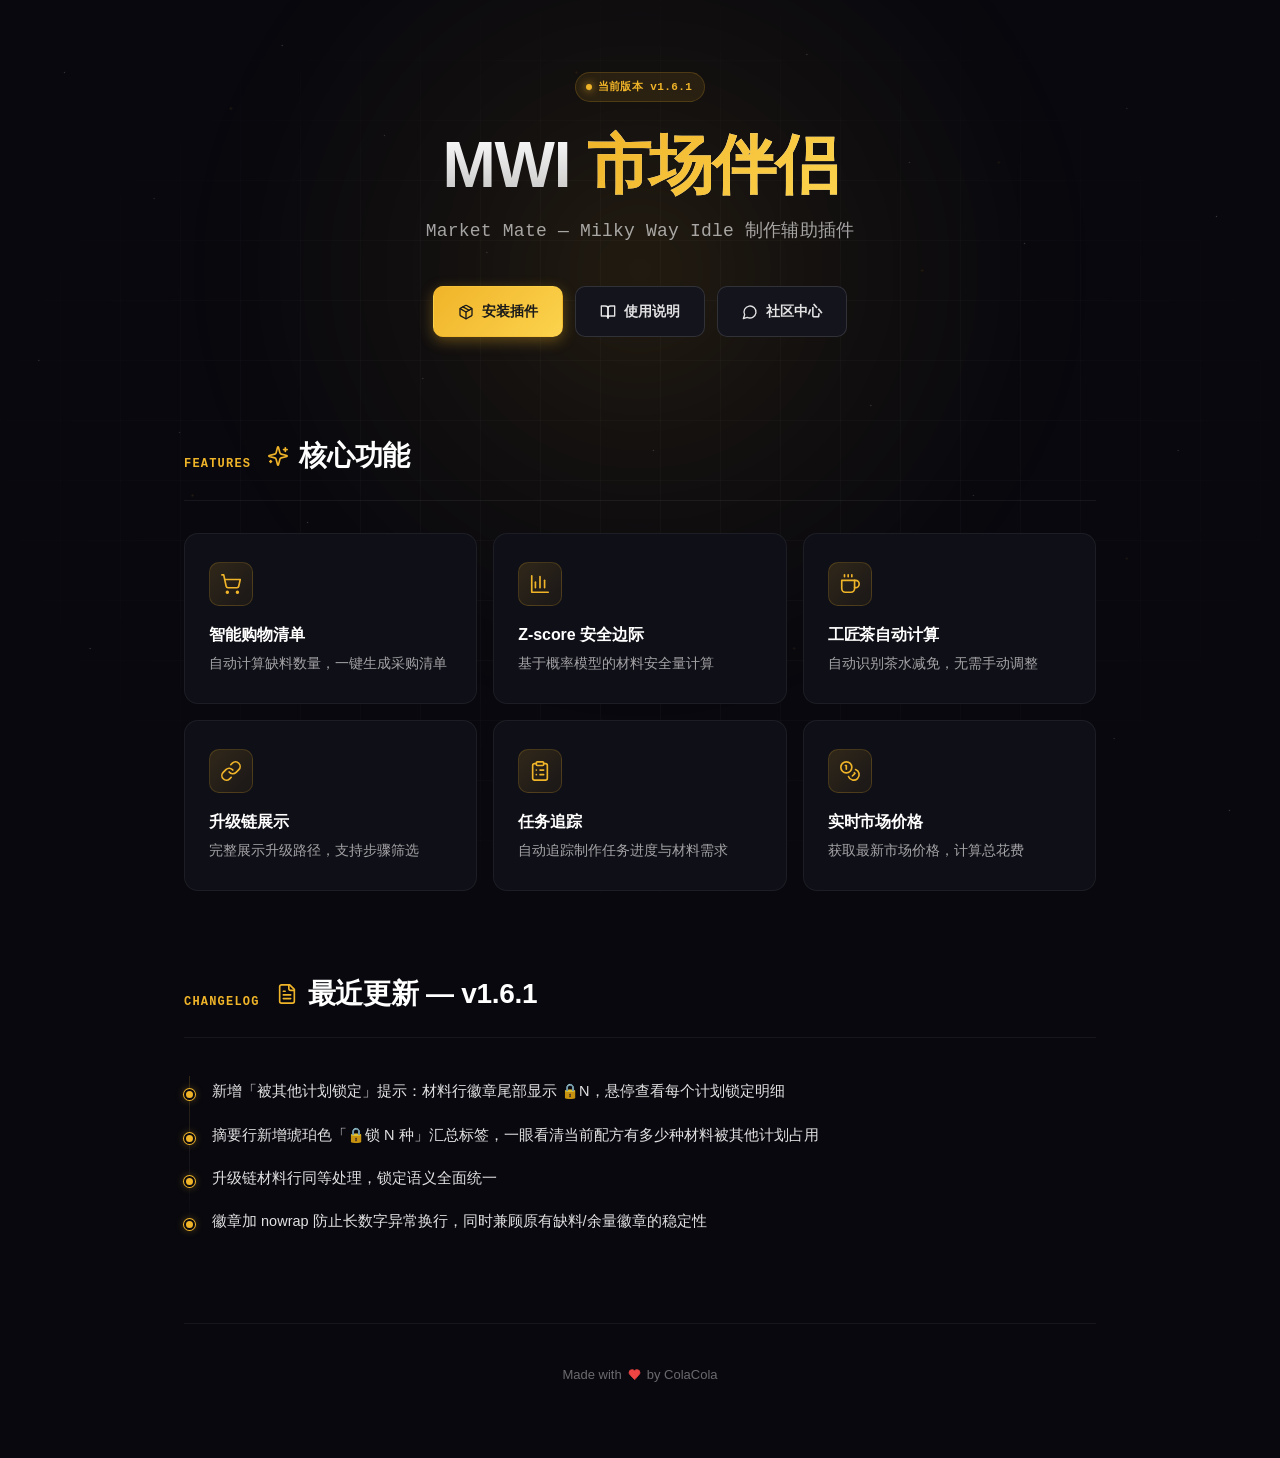
==== index.html @ 5ee47997 "Update version to v1.6.1 in index.html" ====
<!DOCTYPE html>
<html lang="zh">
<head>
  <meta charset="UTF-8">
  <meta name="viewport" content="width=device-width, initial-scale=1.0">
  <title>MWI Market Mate — 市场伴侣</title>
  <meta name="description" content="Milky Way Idle 制作辅助插件：智能购物清单、缺料计算、市场联动、升级链展示。">
  <style>
    /* ─── 设计 Token（和插件本体主题对齐） ───────────────────── */
    :root {
      --bg:              #08080e;
      --surface-1:       #0f0f17;
      --surface-2:       #14141d;
      --surface-3:       #1a1a24;
      --border-soft:     rgba(255, 255, 255, .06);
      --border-medium:   rgba(255, 255, 255, .12);
      --border-gold:     rgba(240, 180, 41, .45);
      --border-gold-dim: rgba(240, 180, 41, .18);

      --text-primary:    #fff;
      --text-body:       rgba(255, 255, 255, .88);
      --text-weak:       rgba(255, 255, 255, .62);
      --text-faint:      rgba(255, 255, 255, .4);

      --accent-gold:        #f0b429;
      --accent-gold-bright: #fcd34d;
      --accent-gold-glow:   rgba(240, 180, 41, .35);

      --font-sans: -apple-system, BlinkMacSystemFont, "Segoe UI", "Inter",
                   "PingFang SC", "Microsoft YaHei", "Helvetica Neue", sans-serif;
      --font-mono: "SF Mono", "JetBrains Mono", ui-monospace, "Cascadia Code",
                   "Consolas", "Microsoft YaHei", monospace;

      --ease-out: cubic-bezier(.25, .8, .3, 1);
    }

    /* ─── 基础重置 ───────────────────── */
    *, *::before, *::after { box-sizing: border-box; }
    html { scroll-behavior: smooth; -webkit-text-size-adjust: 100%; }
    body {
      margin: 0;
      min-height: 100vh;
      font-family: var(--font-sans);
      font-size: 15px;
      line-height: 1.65;
      color: var(--text-body);
      background: var(--bg);
      -webkit-font-smoothing: antialiased;
      -moz-osx-font-smoothing: grayscale;
      overflow-x: hidden;
    }
    a { color: inherit; text-decoration: none; }
    h1, h2, h3, h4, p, ul { margin: 0; padding: 0; }
    ul { list-style: none; }

    /* ─── SVG 通用 ───────────────────── */
    svg { display: inline-block; flex-shrink: 0; }

    /* ─── 背景视觉层 ───────────────────── */
    .bg {
      position: fixed; inset: 0;
      z-index: -1;
      overflow: hidden;
      pointer-events: none;
    }
    .bg-glow {
      position: absolute;
      left: 50%; top: 30%;
      width: 80vw; height: 80vw;
      max-width: 1200px; max-height: 1200px;
      transform: translate(-50%, -50%);
      background: radial-gradient(circle at center,
                   rgba(240, 180, 41, .12) 0%,
                   rgba(240, 180, 41, .05) 25%,
                   rgba(240, 180, 41, 0) 60%);
      filter: blur(40px);
    }
    .bg-grid {
      position: absolute; inset: 0;
      background-image:
        linear-gradient(to right,  rgba(255, 255, 255, .025) 1px, transparent 1px),
        linear-gradient(to bottom, rgba(255, 255, 255, .025) 1px, transparent 1px);
      background-size: 60px 60px;
      mask-image: radial-gradient(ellipse at center, black 40%, transparent 80%);
      -webkit-mask-image: radial-gradient(ellipse at center, black 40%, transparent 80%);
    }
    .bg-stars, .bg-stars::after, .bg-stars::before {
      content: ""; position: absolute;
      width: 1px; height: 1px;
      background: transparent;
      border-radius: 50%;
    }
    .bg-stars {
      top: 0; left: 0;
      box-shadow:
        5vw 8vh  1px rgba(255,255,255,.35), 12vw 22vh 1px rgba(255,255,255,.3),
        22vw 5vh 1px rgba(255,255,255,.4),  30vw 15vh 1px rgba(255,255,255,.3),
        38vw 28vh 1px rgba(255,255,255,.35), 46vw 10vh 1px rgba(255,255,255,.3),
        55vw 20vh 1px rgba(255,255,255,.35), 63vw 6vh  1px rgba(255,255,255,.4),
        71vw 18vh 1px rgba(255,255,255,.3),  80vw 27vh 1px rgba(255,255,255,.35),
        88vw 12vh 1px rgba(255,255,255,.3),  95vw 24vh 1px rgba(255,255,255,.4),
        3vw 40vh  1px rgba(255,255,255,.35), 14vw 48vh 1px rgba(255,255,255,.3),
        24vw 58vh 1px rgba(255,255,255,.4),  33vw 42vh 1px rgba(255,255,255,.35),
        42vw 65vh 1px rgba(255,255,255,.3),  51vw 50vh 1px rgba(255,255,255,.35),
        60vw 62vh 1px rgba(255,255,255,.3),  68vw 45vh 1px rgba(255,255,255,.4),
        76vw 55vh 1px rgba(255,255,255,.3),  85vw 68vh 1px rgba(255,255,255,.35),
        92vw 50vh 1px rgba(255,255,255,.3),  7vw 72vh  1px rgba(255,255,255,.4),
        18vw 85vh 1px rgba(255,255,255,.3),  28vw 78vh 1px rgba(255,255,255,.35),
        37vw 90vh 1px rgba(255,255,255,.3),  47vw 80vh 1px rgba(255,255,255,.35),
        58vw 93vh 1px rgba(255,255,255,.4),  67vw 76vh 1px rgba(255,255,255,.3),
        78vw 88vh 1px rgba(255,255,255,.35), 87vw 82vh 1px rgba(255,255,255,.3),
        96vw 90vh 1px rgba(255,255,255,.4);
    }
    .bg-stars::after {
      box-shadow:
        18vw 12vh 2px rgba(240,180,41,.7),
        72vw 30vh 2px rgba(240,180,41,.65),
        25vw 70vh 2px rgba(240,180,41,.7),
        88vw 62vh 2px rgba(240,180,41,.6),
        45vw 8vh  2px rgba(240,180,41,.55),
        55vw 85vh 2px rgba(240,180,41,.65);
      animation: twinkle 4s ease-in-out infinite;
    }
    .bg-stars::before {
      box-shadow:
        35vw 35vh 2px rgba(240,180,41,.6),
        78vw 18vh 2px rgba(240,180,41,.55),
        15vw 55vh 2px rgba(240,180,41,.7),
        62vw 72vh 2px rgba(240,180,41,.6);
      animation: twinkle 5s ease-in-out infinite .8s;
    }
    @keyframes twinkle {
      0%, 100% { opacity: .7; }
      50%      { opacity: 1; }
    }

    /* ─── 布局容器 ───────────────────── */
    .landing-wrapper {
      width: 100%;
      max-width: 960px;
      margin: 0 auto;
      padding: 72px 24px 48px;
    }

    /* ─── Hero ───────────────────── */
    .hero {
      text-align: center;
      margin-bottom: 96px;
      animation: fadeUp .8s var(--ease-out) both;
    }
    .version-badge {
      display: inline-flex;
      align-items: center;
      gap: 6px;
      padding: 5px 12px 5px 10px;
      font-family: var(--font-mono);
      font-size: 11px;
      font-weight: 600;
      letter-spacing: .4px;
      color: var(--accent-gold);
      background: rgba(240, 180, 41, .1);
      border: 1px solid var(--border-gold-dim);
      border-radius: 100px;
      margin-bottom: 28px;
    }
    .version-badge::before {
      content: "";
      width: 6px; height: 6px;
      background: var(--accent-gold);
      border-radius: 50%;
      box-shadow: 0 0 8px var(--accent-gold);
      animation: pulse 2s ease-in-out infinite;
    }
    @keyframes pulse {
      0%, 100% { opacity: 1; transform: scale(1); }
      50%      { opacity: .6; transform: scale(.85); }
    }

    h1.hero-title {
      font-size: clamp(40px, 7vw, 64px);
      font-weight: 800;
      line-height: 1.1;
      letter-spacing: -.02em;
      margin-bottom: 16px;
      background: linear-gradient(180deg, #fff 0%, rgba(255,255,255,.75) 100%);
      -webkit-background-clip: text;
      background-clip: text;
      -webkit-text-fill-color: transparent;
    }
    .hero-accent {
      background: linear-gradient(135deg, var(--accent-gold) 0%, var(--accent-gold-bright) 100%);
      -webkit-background-clip: text;
      background-clip: text;
      -webkit-text-fill-color: transparent;
    }
    .hero-subtitle {
      font-size: clamp(15px, 2vw, 18px);
      color: var(--text-weak);
      margin-bottom: 40px;
      font-family: var(--font-mono);
      letter-spacing: .2px;
    }

    /* ─── CTA 按钮 ───────────────────── */
    .hero-buttons {
      display: flex;
      flex-wrap: wrap;
      justify-content: center;
      gap: 12px;
    }
    .btn {
      display: inline-flex;
      align-items: center;
      gap: 8px;
      padding: 13px 24px;
      font-size: 14px;
      font-weight: 600;
      border-radius: 10px;
      border: 1px solid transparent;
      cursor: pointer;
      transition: all .2s var(--ease-out);
      white-space: nowrap;
    }
    .btn svg { width: 16px; height: 16px; }
    .btn-primary {
      background: linear-gradient(135deg, var(--accent-gold) 0%, var(--accent-gold-bright) 100%);
      color: #1a1a1a;
      box-shadow: 0 4px 14px rgba(240, 180, 41, .35);
    }
    .btn-primary:hover {
      transform: translateY(-2px);
      box-shadow:
        0 8px 24px rgba(240, 180, 41, .5),
        0 0 0 4px rgba(240, 180, 41, .15);
    }
    .btn-secondary {
      background: var(--surface-2);
      color: var(--text-body);
      border-color: var(--border-medium);
    }
    .btn-secondary:hover {
      background: var(--surface-3);
      border-color: var(--border-gold);
      color: var(--accent-gold);
      transform: translateY(-2px);
    }

    /* ─── Section 通用 ───────────────────── */
    section { margin-bottom: 80px; }
    .section-header {
      display: flex;
      align-items: baseline;
      gap: 16px;
      margin-bottom: 32px;
      padding-bottom: 20px;
      border-bottom: 1px solid var(--border-soft);
    }
    .section-eyebrow {
      font-family: var(--font-mono);
      font-size: 12px;
      font-weight: 600;
      letter-spacing: 1.2px;
      color: var(--accent-gold);
      text-transform: uppercase;
    }
    .section-title {
      display: inline-flex;
      align-items: center;
      gap: 10px;
      font-size: clamp(22px, 3vw, 28px);
      font-weight: 700;
      color: var(--text-primary);
      letter-spacing: -.01em;
    }
    .section-title svg {
      width: 22px; height: 22px;
      color: var(--accent-gold);
    }

    /* ─── 功能卡片 ───────────────────── */
    .feature-grid {
      display: grid;
      grid-template-columns: repeat(auto-fit, minmax(260px, 1fr));
      gap: 16px;
    }
    .feature-card {
      position: relative;
      padding: 28px 24px;
      background: var(--surface-1);
      border: 1px solid var(--border-soft);
      border-radius: 14px;
      transition: all .3s var(--ease-out);
      overflow: hidden;
    }
    .feature-card:hover {
      transform: translateY(-4px);
      background: var(--surface-2);
      border-color: var(--border-gold-dim);
      box-shadow:
        0 12px 32px rgba(0, 0, 0, .4),
        0 0 0 1px var(--border-gold-dim);
    }
    .feature-icon {
      display: inline-flex;
      align-items: center;
      justify-content: center;
      width: 44px; height: 44px;
      background: linear-gradient(135deg, rgba(240, 180, 41, .15), rgba(240, 180, 41, .05));
      border: 1px solid var(--border-gold-dim);
      border-radius: 10px;
      margin-bottom: 16px;
      color: var(--accent-gold);
      transition: all .3s var(--ease-out);
    }
    .feature-icon svg { width: 22px; height: 22px; }
    .feature-card:hover .feature-icon {
      background: linear-gradient(135deg, rgba(240, 180, 41, .25), rgba(240, 180, 41, .1));
      border-color: var(--border-gold);
      transform: scale(1.05);
    }
    .feature-title {
      font-size: 16px;
      font-weight: 700;
      color: var(--text-primary);
      margin-bottom: 6px;
      letter-spacing: -.005em;
    }
    .feature-desc {
      font-size: 13.5px;
      color: var(--text-weak);
      line-height: 1.55;
    }

    /* ─── Changelog 时间线 ───────────────────── */
    .changelog-list {
      position: relative;
      padding-left: 28px;
    }
    .changelog-list::before {
      content: "";
      position: absolute;
      left: 5px; top: 6px; bottom: 6px;
      width: 1px;
      background: linear-gradient(to bottom,
        var(--border-gold-dim),
        var(--border-soft) 50%,
        transparent);
    }
    .changelog-list li {
      position: relative;
      padding: 10px 0;
      color: var(--text-body);
      font-size: 14.5px;
      line-height: 1.6;
      transition: color .2s var(--ease-out);
    }
    .changelog-list li::before {
      content: "";
      position: absolute;
      left: -28px; top: 19px;
      width: 11px; height: 11px;
      background: var(--accent-gold);
      border: 2px solid var(--bg);
      border-radius: 50%;
      box-shadow: 0 0 0 1px var(--accent-gold), 0 0 8px rgba(240, 180, 41, .4);
      transition: box-shadow .2s var(--ease-out);
    }
    .changelog-list li:hover { color: var(--text-primary); }
    .changelog-list li:hover::before { box-shadow: 0 0 0 1px var(--accent-gold), 0 0 12px rgba(240, 180, 41, .7); }

    /* ─── Footer ───────────────────── */
    .footer {
      text-align: center;
      padding: 40px 0 24px;
      color: var(--text-faint);
      font-size: 13px;
      border-top: 1px solid var(--border-soft);
    }
    .footer p {
      display: inline-flex;
      align-items: center;
      justify-content: center;
      gap: 6px;
    }
    .footer .heart {
      color: #ef4444;
      display: inline-flex;
    }
    .footer .heart svg { width: 13px; height: 13px; }

    /* ─── 入场动画 ───────────────────── */
    @keyframes fadeUp {
      from { opacity: 0; transform: translateY(20px); }
      to   { opacity: 1; transform: translateY(0); }
    }
    .feature-card              { animation: fadeUp .8s var(--ease-out) both; }
    .feature-card:nth-child(1) { animation-delay: .08s; }
    .feature-card:nth-child(2) { animation-delay: .16s; }
    .feature-card:nth-child(3) { animation-delay: .24s; }
    .feature-card:nth-child(4) { animation-delay: .32s; }
    .feature-card:nth-child(5) { animation-delay: .4s; }
    .feature-card:nth-child(6) { animation-delay: .48s; }
    .changelog-list li              { animation: fadeUp .6s var(--ease-out) both; }
    .changelog-list li:nth-child(1) { animation-delay: .1s; }
    .changelog-list li:nth-child(2) { animation-delay: .2s; }
    .changelog-list li:nth-child(3) { animation-delay: .3s; }
    .changelog-list li:nth-child(4) { animation-delay: .4s; }

    /* ─── 响应式 ───────────────────── */
    @media (max-width: 640px) {
      .landing-wrapper { padding: 48px 20px 32px; }
      .hero            { margin-bottom: 64px; }
      .hero-buttons    { flex-direction: column; }
      .hero-buttons .btn { justify-content: center; }
      .feature-grid    { grid-template-columns: 1fr; }
      section          { margin-bottom: 56px; }
    }

    @media (prefers-reduced-motion: reduce) {
      *, *::before, *::after {
        animation-duration: .01ms !important;
        transition-duration: .01ms !important;
      }
    }
  </style>
</head>
<body>
  <!-- 背景视觉层 -->
  <div class="bg" aria-hidden="true">
    <div class="bg-glow"></div>
    <div class="bg-grid"></div>
    <div class="bg-stars"></div>
  </div>

  <main class="landing-wrapper">

    <!-- Hero -->
    <section class="hero">
      <span class="version-badge">当前版本 v1.6.1</span>
      <h1 class="hero-title">MWI <span class="hero-accent">市场伴侣</span></h1>
      <p class="hero-subtitle">Market Mate — Milky Way Idle 制作辅助插件</p>
      <div class="hero-buttons">
        <!-- 安装插件 · package icon -->
        <a href="https://greasyfork.org/zh-CN/scripts/567386" target="_blank" rel="noopener" class="btn btn-primary">
          <svg viewBox="0 0 24 24" fill="none" stroke="currentColor" stroke-width="2" stroke-linecap="round" stroke-linejoin="round" aria-hidden="true">
            <path d="M16.5 9.4 7.5 4.21"/>
            <path d="M21 16V8a2 2 0 0 0-1-1.73l-7-4a2 2 0 0 0-2 0l-7 4A2 2 0 0 0 3 8v8a2 2 0 0 0 1 1.73l7 4a2 2 0 0 0 2 0l7-4A2 2 0 0 0 21 16z"/>
            <polyline points="3.27 6.96 12 12.01 20.73 6.96"/>
            <line x1="12" x2="12" y1="22.08" y2="12"/>
          </svg>
          安装插件
        </a>
        <!-- 使用说明 · book-open icon -->
        <a href="guide/" class="btn btn-secondary">
          <svg viewBox="0 0 24 24" fill="none" stroke="currentColor" stroke-width="2" stroke-linecap="round" stroke-linejoin="round" aria-hidden="true">
            <path d="M2 3h6a4 4 0 0 1 4 4v14a3 3 0 0 0-3-3H2z"/>
            <path d="M22 3h-6a4 4 0 0 0-4 4v14a3 3 0 0 1 3-3h7z"/>
          </svg>
          使用说明
        </a>
        <!-- 社区中心 · message-circle icon -->
        <a href="community/" class="btn btn-secondary">
          <svg viewBox="0 0 24 24" fill="none" stroke="currentColor" stroke-width="2" stroke-linecap="round" stroke-linejoin="round" aria-hidden="true">
            <path d="M7.9 20A9 9 0 1 0 4 16.1L2 22z"/>
          </svg>
          社区中心
        </a>
      </div>
    </section>

    <!-- 核心功能 -->
    <section>
      <div class="section-header">
        <span class="section-eyebrow">Features</span>
        <h2 class="section-title">
          <!-- sparkles icon -->
          <svg viewBox="0 0 24 24" fill="none" stroke="currentColor" stroke-width="1.8" stroke-linecap="round" stroke-linejoin="round" aria-hidden="true">
            <path d="M9.937 15.5A2 2 0 0 0 8.5 14.063l-6.135-1.582a.5.5 0 0 1 0-.962L8.5 9.936A2 2 0 0 0 9.937 8.5l1.582-6.135a.5.5 0 0 1 .963 0L14.063 8.5A2 2 0 0 0 15.5 9.937l6.135 1.581a.5.5 0 0 1 0 .964L15.5 14.063a2 2 0 0 0-1.437 1.437l-1.582 6.135a.5.5 0 0 1-.963 0z"/>
            <path d="M20 3v4"/>
            <path d="M22 5h-4"/>
            <path d="M4 17v2"/>
            <path d="M5 18H3"/>
          </svg>
          核心功能
        </h2>
      </div>
      <div class="feature-grid">

        <!-- Card 1 · shopping-cart -->
        <div class="feature-card">
          <div class="feature-icon">
            <svg viewBox="0 0 24 24" fill="none" stroke="currentColor" stroke-width="1.8" stroke-linecap="round" stroke-linejoin="round" aria-hidden="true">
              <circle cx="8" cy="21" r="1"/>
              <circle cx="19" cy="21" r="1"/>
              <path d="M2.05 2.05h2l2.66 12.42a2 2 0 0 0 2 1.58h9.78a2 2 0 0 0 1.95-1.57l1.65-7.43H5.12"/>
            </svg>
          </div>
          <h3 class="feature-title">智能购物清单</h3>
          <p class="feature-desc">自动计算缺料数量，一键生成采购清单</p>
        </div>

        <!-- Card 2 · bar-chart-3 -->
        <div class="feature-card">
          <div class="feature-icon">
            <svg viewBox="0 0 24 24" fill="none" stroke="currentColor" stroke-width="1.8" stroke-linecap="round" stroke-linejoin="round" aria-hidden="true">
              <path d="M3 3v18h18"/>
              <path d="M7 16V10"/>
              <path d="M12 16V4"/>
              <path d="M17 16v-8"/>
            </svg>
          </div>
          <h3 class="feature-title">Z-score 安全边际</h3>
          <p class="feature-desc">基于概率模型的材料安全量计算</p>
        </div>

        <!-- Card 3 · coffee/tea -->
        <div class="feature-card">
          <div class="feature-icon">
            <svg viewBox="0 0 24 24" fill="none" stroke="currentColor" stroke-width="1.8" stroke-linecap="round" stroke-linejoin="round" aria-hidden="true">
              <path d="M17 8h1a4 4 0 1 1 0 8h-1"/>
              <path d="M3 8h14v9a4 4 0 0 1-4 4H7a4 4 0 0 1-4-4Z"/>
              <line x1="6" x2="6" y1="2" y2="4"/>
              <line x1="10" x2="10" y1="2" y2="4"/>
              <line x1="14" x2="14" y1="2" y2="4"/>
            </svg>
          </div>
          <h3 class="feature-title">工匠茶自动计算</h3>
          <p class="feature-desc">自动识别茶水减免，无需手动调整</p>
        </div>

        <!-- Card 4 · link -->
        <div class="feature-card">
          <div class="feature-icon">
            <svg viewBox="0 0 24 24" fill="none" stroke="currentColor" stroke-width="1.8" stroke-linecap="round" stroke-linejoin="round" aria-hidden="true">
              <path d="M10 13a5 5 0 0 0 7.54.54l3-3a5 5 0 0 0-7.07-7.07l-1.72 1.71"/>
              <path d="M14 11a5 5 0 0 0-7.54-.54l-3 3a5 5 0 0 0 7.07 7.07l1.71-1.71"/>
            </svg>
          </div>
          <h3 class="feature-title">升级链展示</h3>
          <p class="feature-desc">完整展示升级路径，支持步骤筛选</p>
        </div>

        <!-- Card 5 · clipboard-list -->
        <div class="feature-card">
          <div class="feature-icon">
            <svg viewBox="0 0 24 24" fill="none" stroke="currentColor" stroke-width="1.8" stroke-linecap="round" stroke-linejoin="round" aria-hidden="true">
              <rect width="8" height="4" x="8" y="2" rx="1" ry="1"/>
              <path d="M16 4h2a2 2 0 0 1 2 2v14a2 2 0 0 1-2 2H6a2 2 0 0 1-2-2V6a2 2 0 0 1 2-2h2"/>
              <path d="M12 11h4"/>
              <path d="M12 16h4"/>
              <path d="M8 11h.01"/>
              <path d="M8 16h.01"/>
            </svg>
          </div>
          <h3 class="feature-title">任务追踪</h3>
          <p class="feature-desc">自动追踪制作任务进度与材料需求</p>
        </div>

        <!-- Card 6 · coins -->
        <div class="feature-card">
          <div class="feature-icon">
            <svg viewBox="0 0 24 24" fill="none" stroke="currentColor" stroke-width="1.8" stroke-linecap="round" stroke-linejoin="round" aria-hidden="true">
              <circle cx="8" cy="8" r="6"/>
              <path d="M18.09 10.37A6 6 0 1 1 10.34 18"/>
              <path d="M7 6h1v4"/>
              <path d="m16.71 13.88.71.71-2.83 2.83"/>
            </svg>
          </div>
          <h3 class="feature-title">实时市场价格</h3>
          <p class="feature-desc">获取最新市场价格，计算总花费</p>
        </div>

      </div>
    </section>

    <!-- 最近更新 -->
    <section>
      <div class="section-header">
        <span class="section-eyebrow">Changelog</span>
        <h2 class="section-title">
          <!-- file-text icon -->
          <svg viewBox="0 0 24 24" fill="none" stroke="currentColor" stroke-width="1.8" stroke-linecap="round" stroke-linejoin="round" aria-hidden="true">
            <path d="M15 2H6a2 2 0 0 0-2 2v16a2 2 0 0 0 2 2h12a2 2 0 0 0 2-2V7z"/>
            <path d="M14 2v4a2 2 0 0 0 2 2h4"/>
            <path d="M10 9H8"/>
            <path d="M16 13H8"/>
            <path d="M16 17H8"/>
          </svg>
          最近更新 — v1.6.1
        </h2>
      </div>
      <ul class="changelog-list">
        <li>新增「被其他计划锁定」提示：材料行徽章尾部显示 🔒N，悬停查看每个计划锁定明细</li>
        <li>摘要行新增琥珀色「🔒锁 N 种」汇总标签，一眼看清当前配方有多少种材料被其他计划占用</li>
        <li>升级链材料行同等处理，锁定语义全面统一</li>
        <li>徽章加 nowrap 防止长数字异常换行，同时兼顾原有缺料/余量徽章的稳定性</li>
      </ul>
    </section>

    <!-- Footer -->
    <footer class="footer">
      <p>
        Made with
        <span class="heart">
          <svg viewBox="0 0 24 24" fill="currentColor" stroke="currentColor" stroke-width="1.5" stroke-linecap="round" stroke-linejoin="round" aria-hidden="true">
            <path d="M19 14c1.49-1.46 3-3.21 3-5.5A5.5 5.5 0 0 0 16.5 3c-1.76 0-3 .5-4.5 2-1.5-1.5-2.74-2-4.5-2A5.5 5.5 0 0 0 2 8.5c0 2.3 1.5 4.05 3 5.5l7 7z"/>
          </svg>
        </span>
        by ColaCola
      </p>
    </footer>

  </main>
</body>
</html>
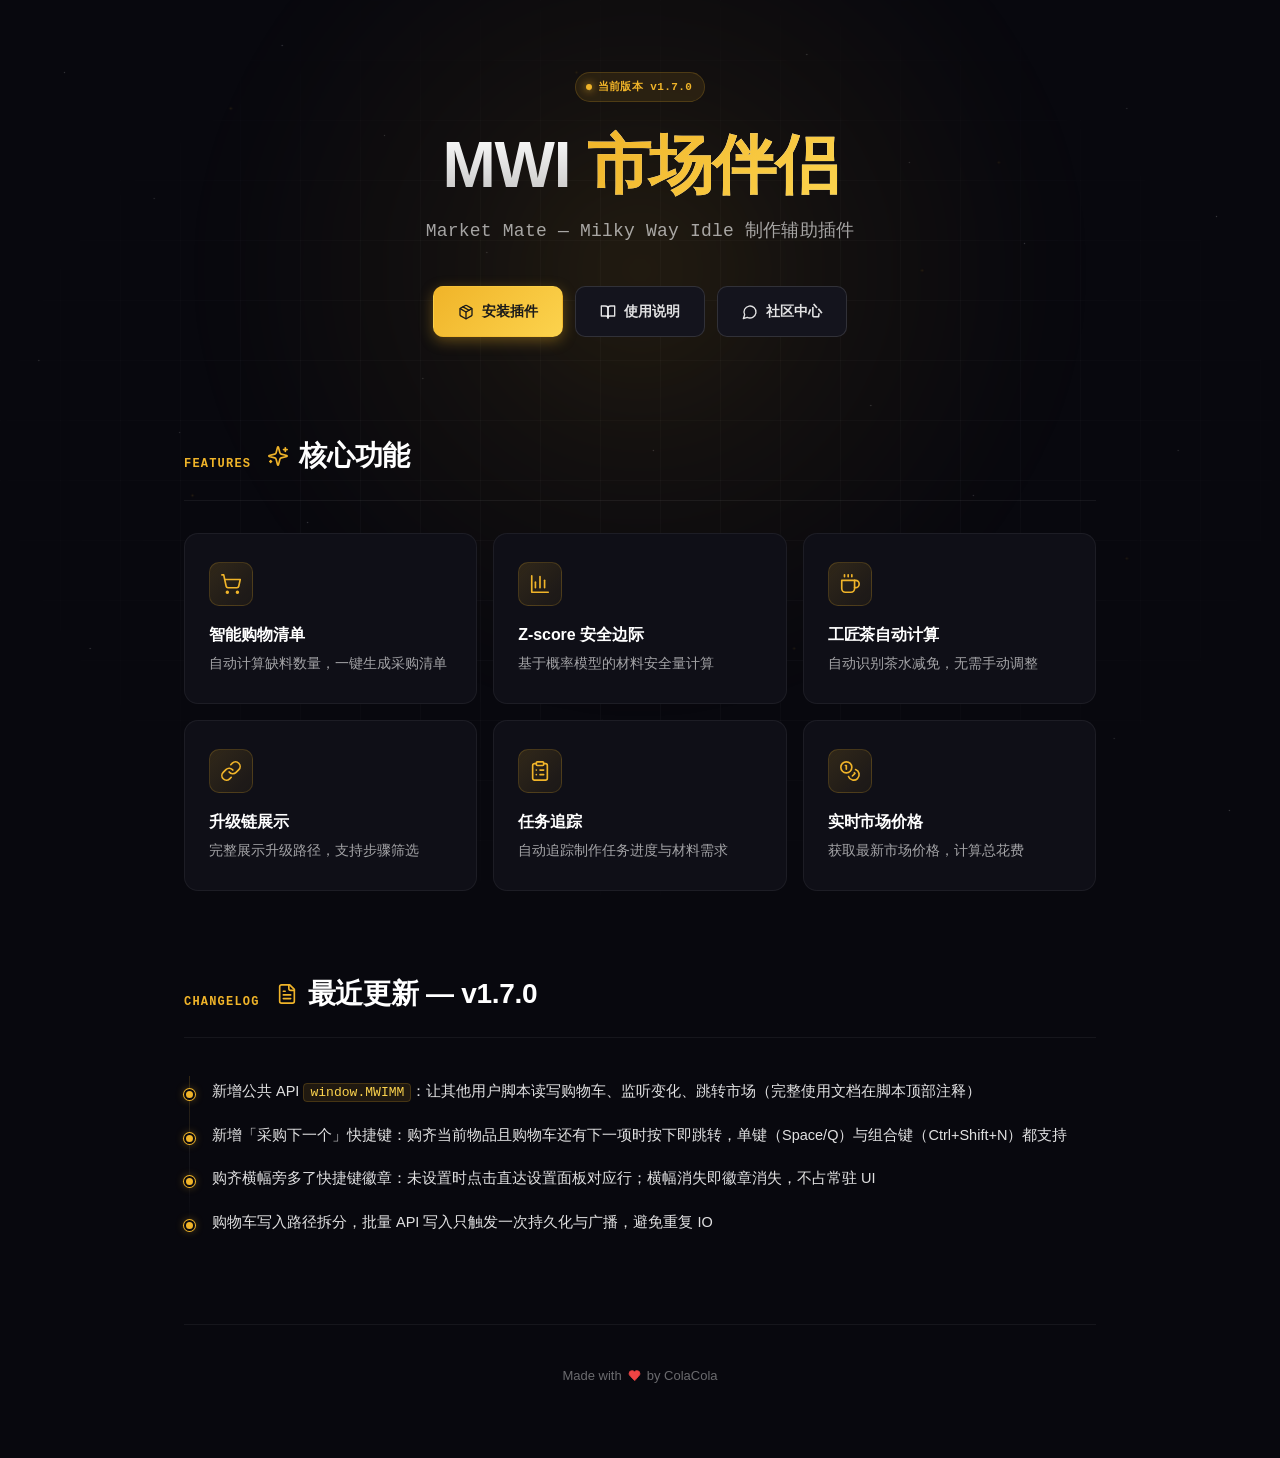
==== commit 17129522: "Update index.html" ====
--- a/index.html
+++ b/index.html
@@ -367,6 +367,15 @@
     }
     .changelog-list li:hover { color: var(--text-primary); }
     .changelog-list li:hover::before { box-shadow: 0 0 0 1px var(--accent-gold), 0 0 12px rgba(240, 180, 41, .7); }
+    .changelog-list code {
+      font-family: var(--font-mono);
+      font-size: .9em;
+      padding: 1px 6px;
+      border-radius: 4px;
+      background: rgba(240, 180, 41, .1);
+      color: var(--accent-gold-bright);
+      border: 1px solid var(--border-gold-dim);
+    }
 
     /* ─── Footer ───────────────────── */
     .footer {
@@ -436,7 +445,7 @@
 
     <!-- Hero -->
     <section class="hero">
-      <span class="version-badge">当前版本 v1.6.1</span>
+      <span class="version-badge">当前版本 v1.7.0</span>
       <h1 class="hero-title">MWI <span class="hero-accent">市场伴侣</span></h1>
       <p class="hero-subtitle">Market Mate — Milky Way Idle 制作辅助插件</p>
       <div class="hero-buttons">
@@ -586,14 +595,14 @@
             <path d="M16 13H8"/>
             <path d="M16 17H8"/>
           </svg>
-          最近更新 — v1.6.1
+          最近更新 — v1.7.0
         </h2>
       </div>
       <ul class="changelog-list">
-        <li>新增「被其他计划锁定」提示：材料行徽章尾部显示 🔒N，悬停查看每个计划锁定明细</li>
-        <li>摘要行新增琥珀色「🔒锁 N 种」汇总标签，一眼看清当前配方有多少种材料被其他计划占用</li>
-        <li>升级链材料行同等处理，锁定语义全面统一</li>
-        <li>徽章加 nowrap 防止长数字异常换行，同时兼顾原有缺料/余量徽章的稳定性</li>
+        <li>新增公共 API <code>window.MWIMM</code>：让其他用户脚本读写购物车、监听变化、跳转市场（完整使用文档在脚本顶部注释）</li>
+        <li>新增「采购下一个」快捷键：购齐当前物品且购物车还有下一项时按下即跳转，单键（Space/Q）与组合键（Ctrl+Shift+N）都支持</li>
+        <li>购齐横幅旁多了快捷键徽章：未设置时点击直达设置面板对应行；横幅消失即徽章消失，不占常驻 UI</li>
+        <li>购物车写入路径拆分，批量 API 写入只触发一次持久化与广播，避免重复 IO</li>
       </ul>
     </section>
 
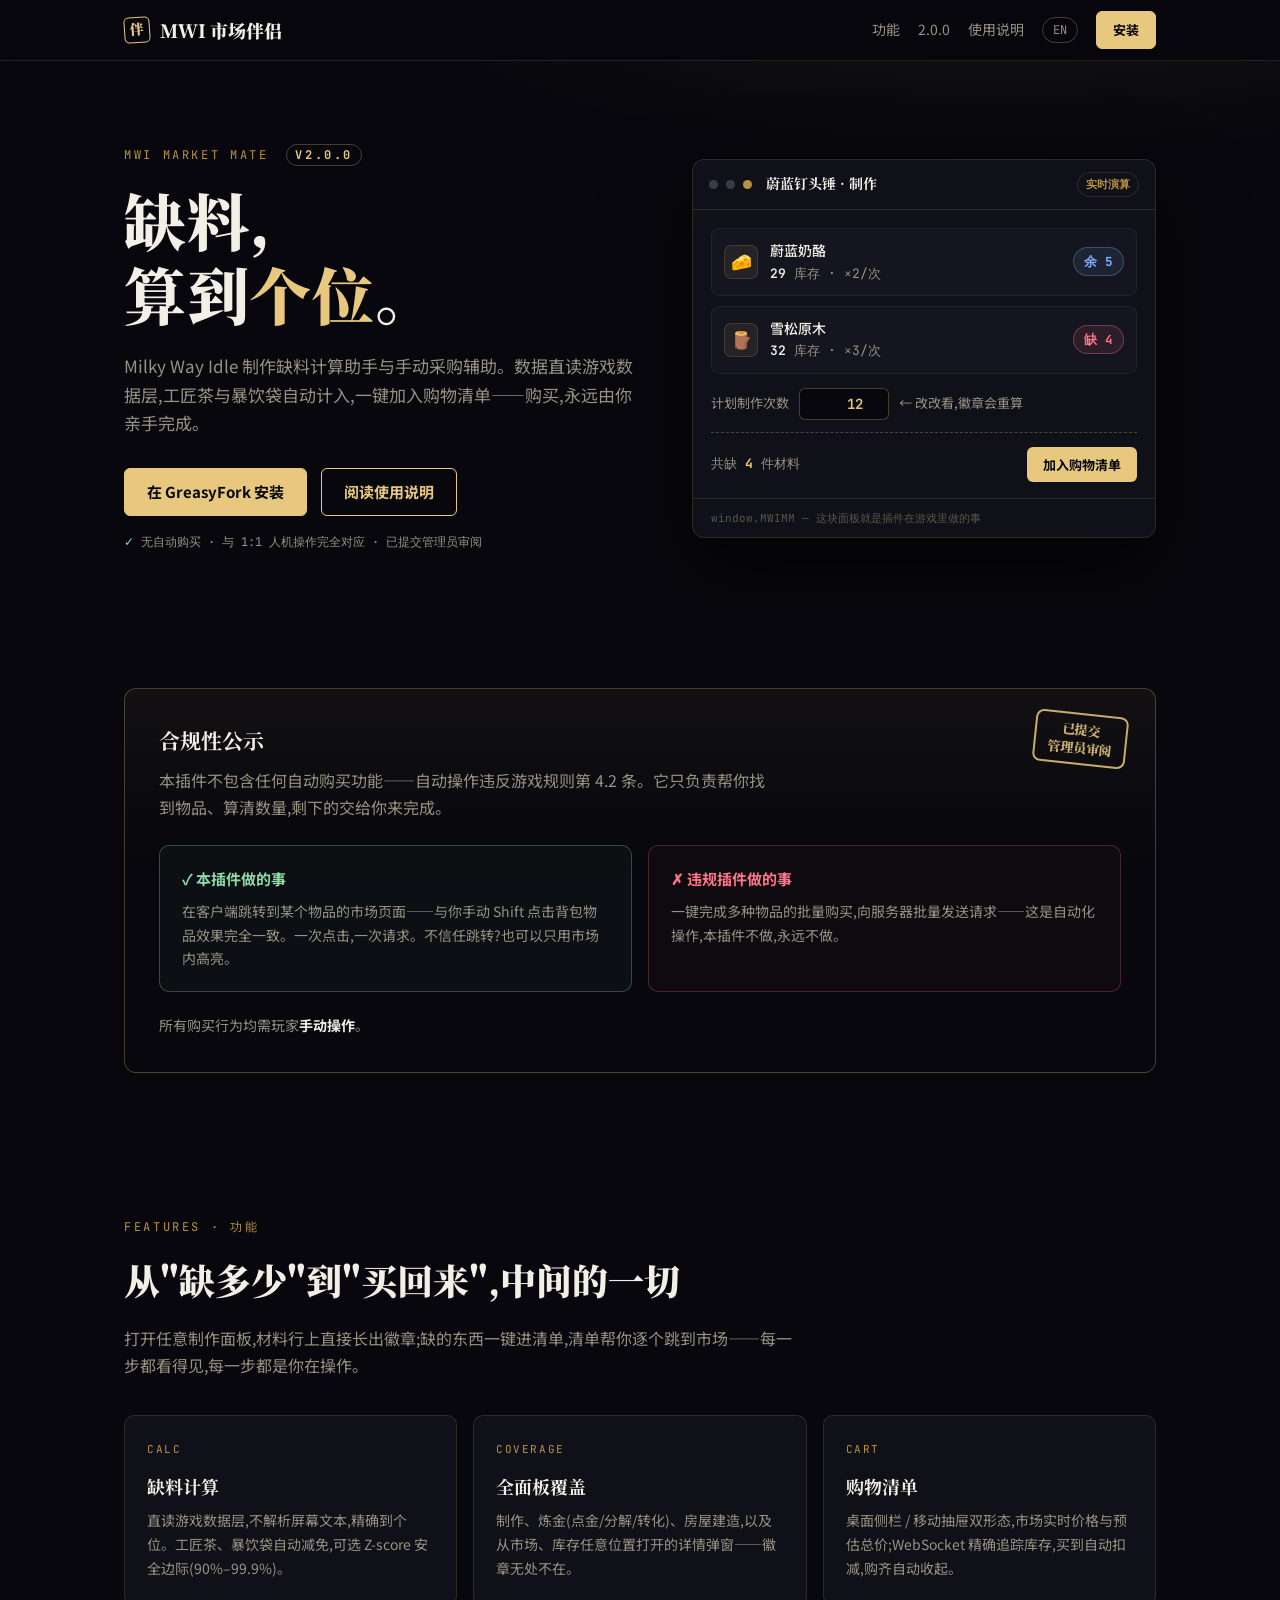
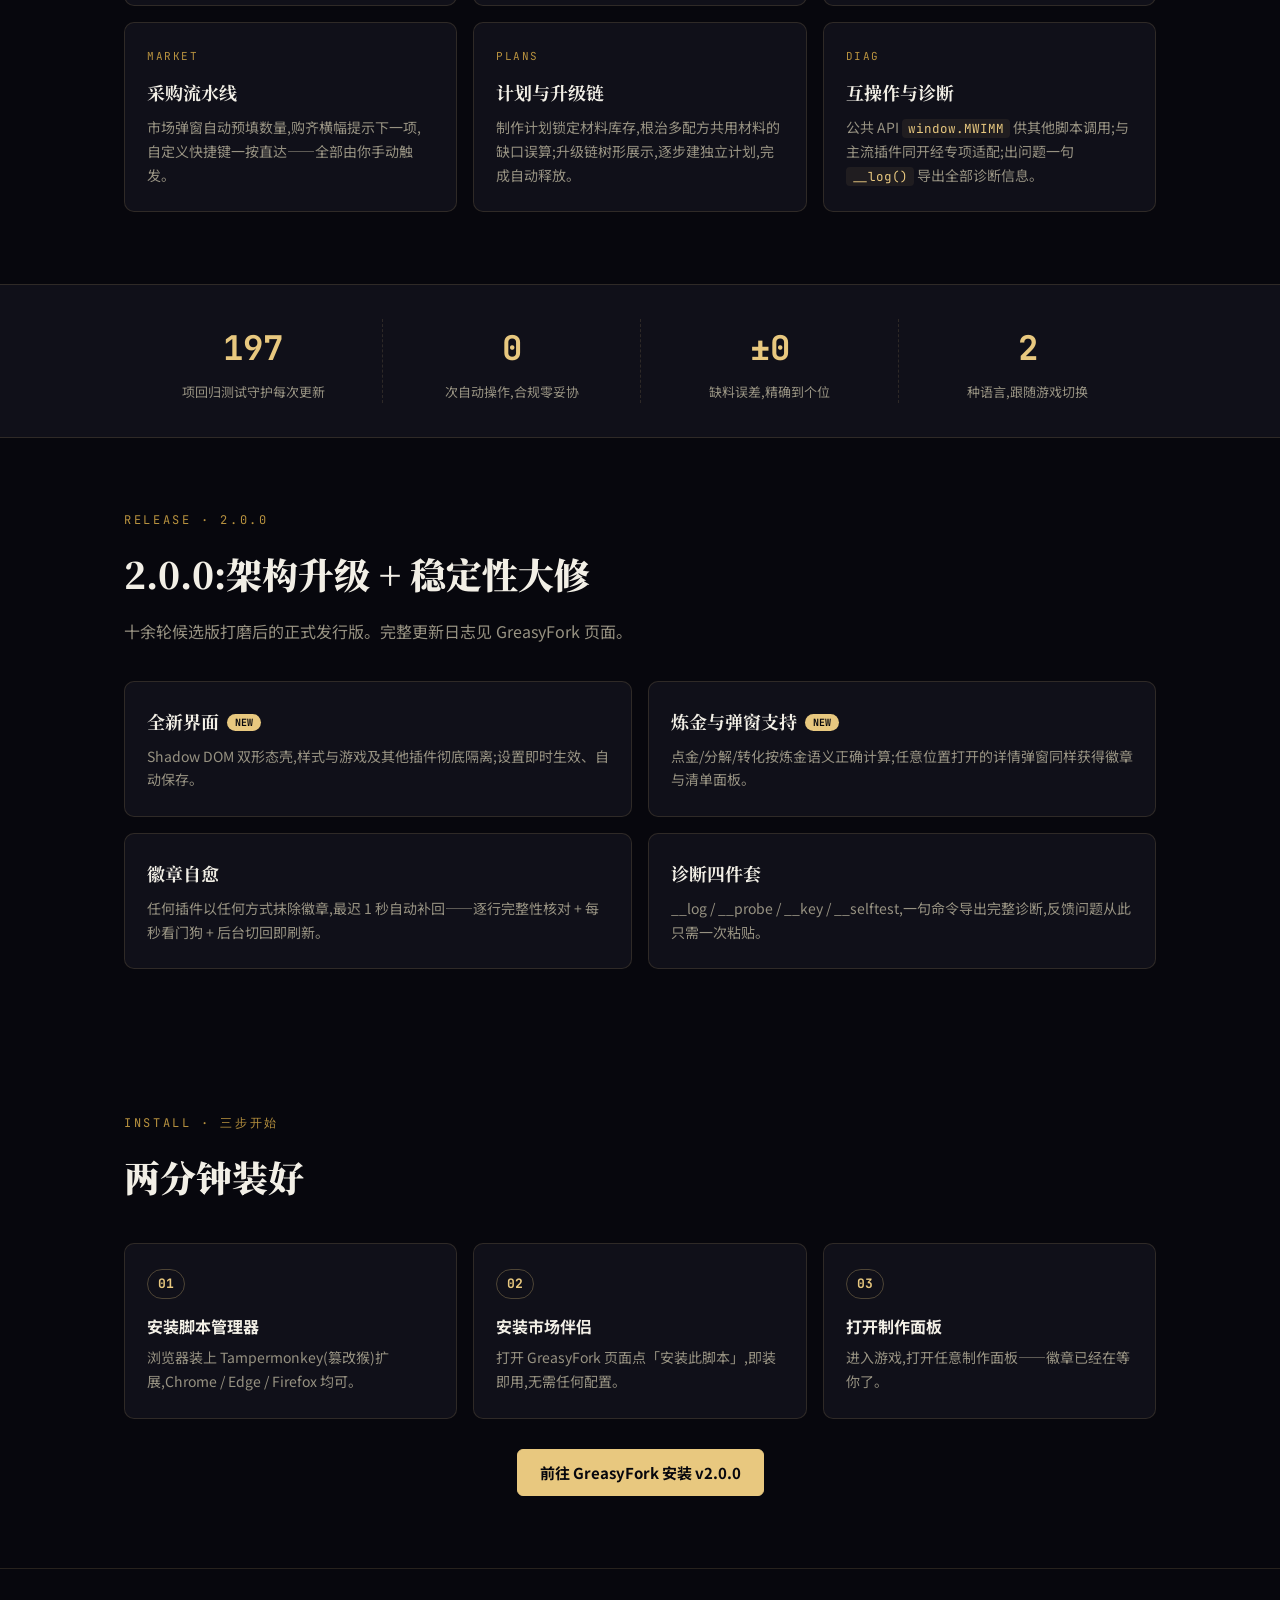
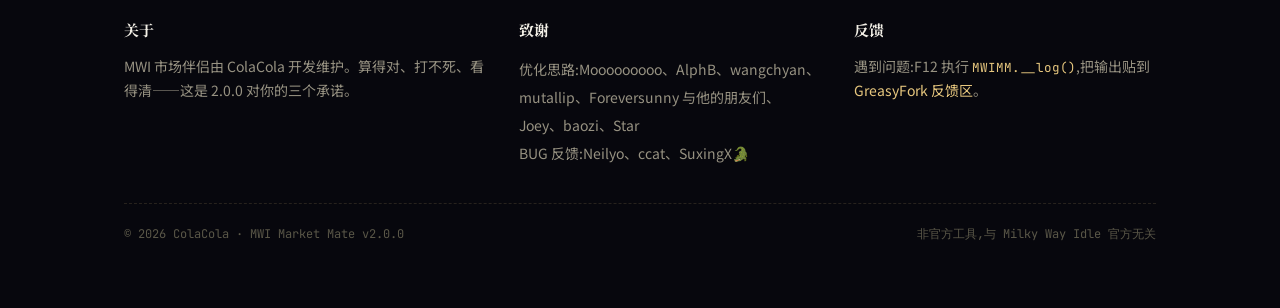
==== commit 35e220f1: "Update index.html" ====
--- a/index.html
+++ b/index.html
@@ -1,624 +1,408 @@
 <!DOCTYPE html>
 <html lang="zh">
 <head>
-  <meta charset="UTF-8">
-  <meta name="viewport" content="width=device-width, initial-scale=1.0">
-  <title>MWI Market Mate — 市场伴侣</title>
-  <meta name="description" content="Milky Way Idle 制作辅助插件：智能购物清单、缺料计算、市场联动、升级链展示。">
-  <style>
-    /* ─── 设计 Token（和插件本体主题对齐） ───────────────────── */
-    :root {
-      --bg:              #08080e;
-      --surface-1:       #0f0f17;
-      --surface-2:       #14141d;
-      --surface-3:       #1a1a24;
-      --border-soft:     rgba(255, 255, 255, .06);
-      --border-medium:   rgba(255, 255, 255, .12);
-      --border-gold:     rgba(240, 180, 41, .45);
-      --border-gold-dim: rgba(240, 180, 41, .18);
-
-      --text-primary:    #fff;
-      --text-body:       rgba(255, 255, 255, .88);
-      --text-weak:       rgba(255, 255, 255, .62);
-      --text-faint:      rgba(255, 255, 255, .4);
-
-      --accent-gold:        #f0b429;
-      --accent-gold-bright: #fcd34d;
-      --accent-gold-glow:   rgba(240, 180, 41, .35);
-
-      --font-sans: -apple-system, BlinkMacSystemFont, "Segoe UI", "Inter",
-                   "PingFang SC", "Microsoft YaHei", "Helvetica Neue", sans-serif;
-      --font-mono: "SF Mono", "JetBrains Mono", ui-monospace, "Cascadia Code",
-                   "Consolas", "Microsoft YaHei", monospace;
-
-      --ease-out: cubic-bezier(.25, .8, .3, 1);
-    }
-
-    /* ─── 基础重置 ───────────────────── */
-    *, *::before, *::after { box-sizing: border-box; }
-    html { scroll-behavior: smooth; -webkit-text-size-adjust: 100%; }
-    body {
-      margin: 0;
-      min-height: 100vh;
-      font-family: var(--font-sans);
-      font-size: 15px;
-      line-height: 1.65;
-      color: var(--text-body);
-      background: var(--bg);
-      -webkit-font-smoothing: antialiased;
-      -moz-osx-font-smoothing: grayscale;
-      overflow-x: hidden;
-    }
-    a { color: inherit; text-decoration: none; }
-    h1, h2, h3, h4, p, ul { margin: 0; padding: 0; }
-    ul { list-style: none; }
-
-    /* ─── SVG 通用 ───────────────────── */
-    svg { display: inline-block; flex-shrink: 0; }
-
-    /* ─── 背景视觉层 ───────────────────── */
-    .bg {
-      position: fixed; inset: 0;
-      z-index: -1;
-      overflow: hidden;
-      pointer-events: none;
-    }
-    .bg-glow {
-      position: absolute;
-      left: 50%; top: 30%;
-      width: 80vw; height: 80vw;
-      max-width: 1200px; max-height: 1200px;
-      transform: translate(-50%, -50%);
-      background: radial-gradient(circle at center,
-                   rgba(240, 180, 41, .12) 0%,
-                   rgba(240, 180, 41, .05) 25%,
-                   rgba(240, 180, 41, 0) 60%);
-      filter: blur(40px);
-    }
-    .bg-grid {
-      position: absolute; inset: 0;
-      background-image:
-        linear-gradient(to right,  rgba(255, 255, 255, .025) 1px, transparent 1px),
-        linear-gradient(to bottom, rgba(255, 255, 255, .025) 1px, transparent 1px);
-      background-size: 60px 60px;
-      mask-image: radial-gradient(ellipse at center, black 40%, transparent 80%);
-      -webkit-mask-image: radial-gradient(ellipse at center, black 40%, transparent 80%);
-    }
-    .bg-stars, .bg-stars::after, .bg-stars::before {
-      content: ""; position: absolute;
-      width: 1px; height: 1px;
-      background: transparent;
-      border-radius: 50%;
-    }
-    .bg-stars {
-      top: 0; left: 0;
-      box-shadow:
-        5vw 8vh  1px rgba(255,255,255,.35), 12vw 22vh 1px rgba(255,255,255,.3),
-        22vw 5vh 1px rgba(255,255,255,.4),  30vw 15vh 1px rgba(255,255,255,.3),
-        38vw 28vh 1px rgba(255,255,255,.35), 46vw 10vh 1px rgba(255,255,255,.3),
-        55vw 20vh 1px rgba(255,255,255,.35), 63vw 6vh  1px rgba(255,255,255,.4),
-        71vw 18vh 1px rgba(255,255,255,.3),  80vw 27vh 1px rgba(255,255,255,.35),
-        88vw 12vh 1px rgba(255,255,255,.3),  95vw 24vh 1px rgba(255,255,255,.4),
-        3vw 40vh  1px rgba(255,255,255,.35), 14vw 48vh 1px rgba(255,255,255,.3),
-        24vw 58vh 1px rgba(255,255,255,.4),  33vw 42vh 1px rgba(255,255,255,.35),
-        42vw 65vh 1px rgba(255,255,255,.3),  51vw 50vh 1px rgba(255,255,255,.35),
-        60vw 62vh 1px rgba(255,255,255,.3),  68vw 45vh 1px rgba(255,255,255,.4),
-        76vw 55vh 1px rgba(255,255,255,.3),  85vw 68vh 1px rgba(255,255,255,.35),
-        92vw 50vh 1px rgba(255,255,255,.3),  7vw 72vh  1px rgba(255,255,255,.4),
-        18vw 85vh 1px rgba(255,255,255,.3),  28vw 78vh 1px rgba(255,255,255,.35),
-        37vw 90vh 1px rgba(255,255,255,.3),  47vw 80vh 1px rgba(255,255,255,.35),
-        58vw 93vh 1px rgba(255,255,255,.4),  67vw 76vh 1px rgba(255,255,255,.3),
-        78vw 88vh 1px rgba(255,255,255,.35), 87vw 82vh 1px rgba(255,255,255,.3),
-        96vw 90vh 1px rgba(255,255,255,.4);
-    }
-    .bg-stars::after {
-      box-shadow:
-        18vw 12vh 2px rgba(240,180,41,.7),
-        72vw 30vh 2px rgba(240,180,41,.65),
-        25vw 70vh 2px rgba(240,180,41,.7),
-        88vw 62vh 2px rgba(240,180,41,.6),
-        45vw 8vh  2px rgba(240,180,41,.55),
-        55vw 85vh 2px rgba(240,180,41,.65);
-      animation: twinkle 4s ease-in-out infinite;
-    }
-    .bg-stars::before {
-      box-shadow:
-        35vw 35vh 2px rgba(240,180,41,.6),
-        78vw 18vh 2px rgba(240,180,41,.55),
-        15vw 55vh 2px rgba(240,180,41,.7),
-        62vw 72vh 2px rgba(240,180,41,.6);
-      animation: twinkle 5s ease-in-out infinite .8s;
-    }
-    @keyframes twinkle {
-      0%, 100% { opacity: .7; }
-      50%      { opacity: 1; }
-    }
-
-    /* ─── 布局容器 ───────────────────── */
-    .landing-wrapper {
-      width: 100%;
-      max-width: 960px;
-      margin: 0 auto;
-      padding: 72px 24px 48px;
-    }
-
-    /* ─── Hero ───────────────────── */
-    .hero {
-      text-align: center;
-      margin-bottom: 96px;
-      animation: fadeUp .8s var(--ease-out) both;
-    }
-    .version-badge {
-      display: inline-flex;
-      align-items: center;
-      gap: 6px;
-      padding: 5px 12px 5px 10px;
-      font-family: var(--font-mono);
-      font-size: 11px;
-      font-weight: 600;
-      letter-spacing: .4px;
-      color: var(--accent-gold);
-      background: rgba(240, 180, 41, .1);
-      border: 1px solid var(--border-gold-dim);
-      border-radius: 100px;
-      margin-bottom: 28px;
-    }
-    .version-badge::before {
-      content: "";
-      width: 6px; height: 6px;
-      background: var(--accent-gold);
-      border-radius: 50%;
-      box-shadow: 0 0 8px var(--accent-gold);
-      animation: pulse 2s ease-in-out infinite;
-    }
-    @keyframes pulse {
-      0%, 100% { opacity: 1; transform: scale(1); }
-      50%      { opacity: .6; transform: scale(.85); }
-    }
-
-    h1.hero-title {
-      font-size: clamp(40px, 7vw, 64px);
-      font-weight: 800;
-      line-height: 1.1;
-      letter-spacing: -.02em;
-      margin-bottom: 16px;
-      background: linear-gradient(180deg, #fff 0%, rgba(255,255,255,.75) 100%);
-      -webkit-background-clip: text;
-      background-clip: text;
-      -webkit-text-fill-color: transparent;
-    }
-    .hero-accent {
-      background: linear-gradient(135deg, var(--accent-gold) 0%, var(--accent-gold-bright) 100%);
-      -webkit-background-clip: text;
-      background-clip: text;
-      -webkit-text-fill-color: transparent;
-    }
-    .hero-subtitle {
-      font-size: clamp(15px, 2vw, 18px);
-      color: var(--text-weak);
-      margin-bottom: 40px;
-      font-family: var(--font-mono);
-      letter-spacing: .2px;
-    }
-
-    /* ─── CTA 按钮 ───────────────────── */
-    .hero-buttons {
-      display: flex;
-      flex-wrap: wrap;
-      justify-content: center;
-      gap: 12px;
-    }
-    .btn {
-      display: inline-flex;
-      align-items: center;
-      gap: 8px;
-      padding: 13px 24px;
-      font-size: 14px;
-      font-weight: 600;
-      border-radius: 10px;
-      border: 1px solid transparent;
-      cursor: pointer;
-      transition: all .2s var(--ease-out);
-      white-space: nowrap;
-    }
-    .btn svg { width: 16px; height: 16px; }
-    .btn-primary {
-      background: linear-gradient(135deg, var(--accent-gold) 0%, var(--accent-gold-bright) 100%);
-      color: #1a1a1a;
-      box-shadow: 0 4px 14px rgba(240, 180, 41, .35);
-    }
-    .btn-primary:hover {
-      transform: translateY(-2px);
-      box-shadow:
-        0 8px 24px rgba(240, 180, 41, .5),
-        0 0 0 4px rgba(240, 180, 41, .15);
-    }
-    .btn-secondary {
-      background: var(--surface-2);
-      color: var(--text-body);
-      border-color: var(--border-medium);
-    }
-    .btn-secondary:hover {
-      background: var(--surface-3);
-      border-color: var(--border-gold);
-      color: var(--accent-gold);
-      transform: translateY(-2px);
-    }
-
-    /* ─── Section 通用 ───────────────────── */
-    section { margin-bottom: 80px; }
-    .section-header {
-      display: flex;
-      align-items: baseline;
-      gap: 16px;
-      margin-bottom: 32px;
-      padding-bottom: 20px;
-      border-bottom: 1px solid var(--border-soft);
-    }
-    .section-eyebrow {
-      font-family: var(--font-mono);
-      font-size: 12px;
-      font-weight: 600;
-      letter-spacing: 1.2px;
-      color: var(--accent-gold);
-      text-transform: uppercase;
-    }
-    .section-title {
-      display: inline-flex;
-      align-items: center;
-      gap: 10px;
-      font-size: clamp(22px, 3vw, 28px);
-      font-weight: 700;
-      color: var(--text-primary);
-      letter-spacing: -.01em;
-    }
-    .section-title svg {
-      width: 22px; height: 22px;
-      color: var(--accent-gold);
-    }
-
-    /* ─── 功能卡片 ───────────────────── */
-    .feature-grid {
-      display: grid;
-      grid-template-columns: repeat(auto-fit, minmax(260px, 1fr));
-      gap: 16px;
-    }
-    .feature-card {
-      position: relative;
-      padding: 28px 24px;
-      background: var(--surface-1);
-      border: 1px solid var(--border-soft);
-      border-radius: 14px;
-      transition: all .3s var(--ease-out);
-      overflow: hidden;
-    }
-    .feature-card:hover {
-      transform: translateY(-4px);
-      background: var(--surface-2);
-      border-color: var(--border-gold-dim);
-      box-shadow:
-        0 12px 32px rgba(0, 0, 0, .4),
-        0 0 0 1px var(--border-gold-dim);
-    }
-    .feature-icon {
-      display: inline-flex;
-      align-items: center;
-      justify-content: center;
-      width: 44px; height: 44px;
-      background: linear-gradient(135deg, rgba(240, 180, 41, .15), rgba(240, 180, 41, .05));
-      border: 1px solid var(--border-gold-dim);
-      border-radius: 10px;
-      margin-bottom: 16px;
-      color: var(--accent-gold);
-      transition: all .3s var(--ease-out);
-    }
-    .feature-icon svg { width: 22px; height: 22px; }
-    .feature-card:hover .feature-icon {
-      background: linear-gradient(135deg, rgba(240, 180, 41, .25), rgba(240, 180, 41, .1));
-      border-color: var(--border-gold);
-      transform: scale(1.05);
-    }
-    .feature-title {
-      font-size: 16px;
-      font-weight: 700;
-      color: var(--text-primary);
-      margin-bottom: 6px;
-      letter-spacing: -.005em;
-    }
-    .feature-desc {
-      font-size: 13.5px;
-      color: var(--text-weak);
-      line-height: 1.55;
-    }
-
-    /* ─── Changelog 时间线 ───────────────────── */
-    .changelog-list {
-      position: relative;
-      padding-left: 28px;
-    }
-    .changelog-list::before {
-      content: "";
-      position: absolute;
-      left: 5px; top: 6px; bottom: 6px;
-      width: 1px;
-      background: linear-gradient(to bottom,
-        var(--border-gold-dim),
-        var(--border-soft) 50%,
-        transparent);
-    }
-    .changelog-list li {
-      position: relative;
-      padding: 10px 0;
-      color: var(--text-body);
-      font-size: 14.5px;
-      line-height: 1.6;
-      transition: color .2s var(--ease-out);
-    }
-    .changelog-list li::before {
-      content: "";
-      position: absolute;
-      left: -28px; top: 19px;
-      width: 11px; height: 11px;
-      background: var(--accent-gold);
-      border: 2px solid var(--bg);
-      border-radius: 50%;
-      box-shadow: 0 0 0 1px var(--accent-gold), 0 0 8px rgba(240, 180, 41, .4);
-      transition: box-shadow .2s var(--ease-out);
-    }
-    .changelog-list li:hover { color: var(--text-primary); }
-    .changelog-list li:hover::before { box-shadow: 0 0 0 1px var(--accent-gold), 0 0 12px rgba(240, 180, 41, .7); }
-    .changelog-list code {
-      font-family: var(--font-mono);
-      font-size: .9em;
-      padding: 1px 6px;
-      border-radius: 4px;
-      background: rgba(240, 180, 41, .1);
-      color: var(--accent-gold-bright);
-      border: 1px solid var(--border-gold-dim);
-    }
-
-    /* ─── Footer ───────────────────── */
-    .footer {
-      text-align: center;
-      padding: 40px 0 24px;
-      color: var(--text-faint);
-      font-size: 13px;
-      border-top: 1px solid var(--border-soft);
-    }
-    .footer p {
-      display: inline-flex;
-      align-items: center;
-      justify-content: center;
-      gap: 6px;
-    }
-    .footer .heart {
-      color: #ef4444;
-      display: inline-flex;
-    }
-    .footer .heart svg { width: 13px; height: 13px; }
-
-    /* ─── 入场动画 ───────────────────── */
-    @keyframes fadeUp {
-      from { opacity: 0; transform: translateY(20px); }
-      to   { opacity: 1; transform: translateY(0); }
-    }
-    .feature-card              { animation: fadeUp .8s var(--ease-out) both; }
-    .feature-card:nth-child(1) { animation-delay: .08s; }
-    .feature-card:nth-child(2) { animation-delay: .16s; }
-    .feature-card:nth-child(3) { animation-delay: .24s; }
-    .feature-card:nth-child(4) { animation-delay: .32s; }
-    .feature-card:nth-child(5) { animation-delay: .4s; }
-    .feature-card:nth-child(6) { animation-delay: .48s; }
-    .changelog-list li              { animation: fadeUp .6s var(--ease-out) both; }
-    .changelog-list li:nth-child(1) { animation-delay: .1s; }
-    .changelog-list li:nth-child(2) { animation-delay: .2s; }
-    .changelog-list li:nth-child(3) { animation-delay: .3s; }
-    .changelog-list li:nth-child(4) { animation-delay: .4s; }
-
-    /* ─── 响应式 ───────────────────── */
-    @media (max-width: 640px) {
-      .landing-wrapper { padding: 48px 20px 32px; }
-      .hero            { margin-bottom: 64px; }
-      .hero-buttons    { flex-direction: column; }
-      .hero-buttons .btn { justify-content: center; }
-      .feature-grid    { grid-template-columns: 1fr; }
-      section          { margin-bottom: 56px; }
-    }
-
-    @media (prefers-reduced-motion: reduce) {
-      *, *::before, *::after {
-        animation-duration: .01ms !important;
-        transition-duration: .01ms !important;
-      }
-    }
-  </style>
+<meta charset="UTF-8">
+<meta name="viewport" content="width=device-width, initial-scale=1.0">
+<title>MWI 市场伴侣 · Market Mate — 缺料,算到个位</title>
+<meta name="description" content="Milky Way Idle 制作缺料计算助手与手动采购辅助。数据直读游戏数据层,购买永远由你亲手完成。">
+<link rel="preconnect" href="https://fonts.googleapis.com">
+<link rel="preconnect" href="https://fonts.gstatic.com" crossorigin>
+<link href="https://fonts.googleapis.com/css2?family=Noto+Serif+SC:wght@600;700;900&family=Noto+Sans+SC:wght@400;500;700&family=JetBrains+Mono:wght@400;600;700&display=swap" rel="stylesheet">
+<style>
+:root{
+  --ink:#07070d; --panel:#101019; --panel2:#15151f;
+  --line:rgba(232,200,127,.14); --line2:rgba(232,200,127,.28);
+  --gold:#e8c87f; --gold-deep:#b8923f;
+  --text:#f2efe6; --mut:#979282;
+  --red:#ff7488; --blue:#7fb0ff; --green:#8fd9a8;
+  --serif:"Noto Serif SC",serif; --sans:"Noto Sans SC",sans-serif; --mono:"JetBrains Mono",monospace;
+}
+*{margin:0;padding:0;box-sizing:border-box}
+html{scroll-behavior:smooth}
+body{background:var(--ink);color:var(--text);font-family:var(--sans);font-size:16px;line-height:1.7;-webkit-font-smoothing:antialiased}
+::selection{background:var(--gold);color:var(--ink)}
+a{color:var(--gold);text-decoration:none}
+a:focus-visible,button:focus-visible,input:focus-visible{outline:2px solid var(--gold);outline-offset:3px;border-radius:2px}
+.wrap{max-width:1080px;margin:0 auto;padding:0 24px}
+
+/* 顶栏 */
+.topbar{position:sticky;top:0;z-index:50;background:rgba(7,7,13,.82);backdrop-filter:blur(10px);border-bottom:1px solid var(--line)}
+.topbar .wrap{display:flex;align-items:center;gap:22px;height:60px}
+.brand{display:flex;align-items:center;gap:10px;font-family:var(--serif);font-weight:900;font-size:18px;color:var(--text)}
+.brand .seal{width:26px;height:26px;border:1.5px solid var(--gold);border-radius:5px;display:grid;place-items:center;color:var(--gold);font-family:var(--serif);font-size:14px;font-weight:900;transform:rotate(-4deg)}
+.nav{display:flex;gap:18px;margin-left:auto;align-items:center;font-size:14px}
+.nav a{color:var(--mut)} .nav a:hover{color:var(--gold)}
+.langbtn{background:none;border:1px solid var(--line2);color:var(--mut);font-family:var(--mono);font-size:12px;padding:4px 10px;border-radius:99px;cursor:pointer}
+.langbtn:hover{color:var(--gold);border-color:var(--gold)}
+.btn{display:inline-block;padding:10px 22px;border-radius:6px;font-weight:700;font-size:15px;border:1px solid var(--gold);transition:transform .15s ease, box-shadow .15s ease}
+.btn.gold{background:var(--gold);color:var(--ink)}
+.btn.gold:hover{transform:translateY(-1px);box-shadow:0 6px 24px rgba(232,200,127,.25)}
+.btn.ghost{color:var(--gold)} .btn.ghost:hover{background:rgba(232,200,127,.08)}
+.topbar .btn{padding:7px 16px;font-size:13px}
+
+/* HERO */
+.hero{padding:84px 0 64px;position:relative;overflow:hidden}
+.hero::before{content:"";position:absolute;inset:-40% -20% auto;height:120%;background:radial-gradient(ellipse 50% 40% at 70% 20%,rgba(232,200,127,.07),transparent 70%);pointer-events:none}
+.hero .wrap{display:grid;grid-template-columns:1.05fr .95fr;gap:56px;align-items:center;position:relative}
+.eyebrow{font-family:var(--mono);font-size:12px;letter-spacing:.22em;color:var(--gold-deep);text-transform:uppercase;margin-bottom:18px}
+.eyebrow b{color:var(--gold);border:1px solid var(--line2);padding:2px 8px;border-radius:99px;margin-left:8px}
+h1{font-family:var(--serif);font-weight:900;font-size:clamp(40px,5.6vw,62px);line-height:1.18;letter-spacing:.01em}
+h1 .gd{color:var(--gold)}
+.hero-sub{margin:22px 0 30px;color:var(--mut);font-size:17px;max-width:30em}
+.hero-cta{display:flex;gap:14px;flex-wrap:wrap;align-items:center}
+.hero-note{font-family:var(--mono);font-size:12px;color:var(--mut);margin-top:16px}
+.hero-note .ok{color:var(--green)}
+
+/* 活体演示面板 */
+.demo{background:var(--panel);border:1px solid var(--line);border-radius:12px;box-shadow:0 30px 80px rgba(0,0,0,.55), 0 0 0 1px rgba(0,0,0,.4);font-size:14px;overflow:hidden}
+.demo-head{display:flex;align-items:center;gap:8px;padding:12px 16px;border-bottom:1px solid var(--line);font-family:var(--serif);font-weight:700}
+.demo-head .dot{width:9px;height:9px;border-radius:50%;background:#3a3a4a} .demo-head .dot.g{background:var(--gold-deep)}
+.demo-head .ttl{margin-left:6px}
+.demo-tag{margin-left:auto;font-family:var(--mono);font-size:11px;color:var(--gold-deep);border:1px solid var(--line);padding:2px 8px;border-radius:99px}
+.demo-body{padding:18px 18px 16px}
+.mrow{display:flex;align-items:center;gap:12px;padding:10px 12px;border:1px solid rgba(255,255,255,.05);border-radius:8px;background:var(--panel2);margin-bottom:10px}
+.micon{width:34px;height:34px;border-radius:7px;display:grid;place-items:center;font-size:17px;background:rgba(232,200,127,.08);border:1px solid var(--line)}
+.mname{font-weight:500}
+.mnums{font-family:var(--mono);font-size:13px;color:var(--mut)}
+.mnums b{color:var(--text);font-weight:600}
+.badge{margin-left:auto;font-family:var(--mono);font-weight:700;font-size:12.5px;padding:3px 10px;border-radius:99px;white-space:nowrap;opacity:0;transform:scale(1.6) rotate(-6deg)}
+.badge.show{animation:stamp .35s cubic-bezier(.2,1.4,.4,1) forwards}
+@keyframes stamp{to{opacity:1;transform:scale(1) rotate(0)}}
+.badge.miss{color:var(--red);background:rgba(255,116,136,.1);border:1px solid rgba(255,116,136,.35)}
+.badge.left{color:var(--blue);background:rgba(127,176,255,.1);border:1px solid rgba(127,176,255,.3)}
+.demo-count{display:flex;align-items:center;gap:10px;margin:14px 0 12px;font-size:13px;color:var(--mut)}
+.demo-count input{width:90px;background:var(--ink);border:1px solid var(--line2);color:var(--gold);font-family:var(--mono);font-size:14px;font-weight:600;padding:6px 10px;border-radius:6px;text-align:right}
+.demo-sum{display:flex;align-items:center;gap:10px;border-top:1px dashed var(--line2);padding-top:14px;opacity:0;transform:translateY(8px);transition:opacity .4s,transform .4s}
+.demo-sum.show{opacity:1;transform:none}
+.demo-sum .sumtxt{font-family:var(--mono);font-size:13px;color:var(--mut)}
+.demo-sum .sumtxt b{color:var(--gold)}
+.demo-sum button{margin-left:auto;background:var(--gold);color:var(--ink);border:none;font-weight:700;font-family:var(--sans);font-size:13px;padding:8px 16px;border-radius:6px;cursor:pointer}
+.demo-sum button:active{transform:scale(.97)}
+.demo-foot{font-family:var(--mono);font-size:11px;color:#5a5748;padding:10px 18px;border-top:1px solid var(--line)}
+
+/* 公示牌(合规) */
+.section{padding:72px 0}
+.sec-eyebrow{font-family:var(--mono);font-size:12px;letter-spacing:.22em;color:var(--gold-deep);text-transform:uppercase;margin-bottom:12px}
+h2{font-family:var(--serif);font-weight:900;font-size:clamp(26px,3.4vw,36px);margin-bottom:14px}
+.sec-sub{color:var(--mut);max-width:42em;margin-bottom:36px}
+.notice{border:1px solid var(--line2);border-radius:12px;background:linear-gradient(180deg,rgba(232,200,127,.05),transparent 50%);padding:34px;position:relative}
+.notice .stamp-seal{position:absolute;top:24px;right:28px;font-family:var(--serif);font-weight:900;font-size:13px;color:var(--gold);border:2px solid var(--gold);border-radius:8px;padding:6px 12px;transform:rotate(6deg);opacity:.85;line-height:1.4;text-align:center}
+.notice h3{font-family:var(--serif);font-size:21px;margin-bottom:8px}
+.notice p.lead{color:var(--mut);max-width:38em;margin-bottom:24px}
+.ledger{display:grid;grid-template-columns:1fr 1fr;gap:16px}
+.ledger .col{border-radius:10px;padding:20px 22px;border:1px solid var(--line)}
+.ledger .col.ok{border-color:rgba(143,217,168,.3);background:rgba(143,217,168,.04)}
+.ledger .col.no{border-color:rgba(255,116,136,.25);background:rgba(255,116,136,.03)}
+.ledger .col h4{font-size:15px;margin-bottom:8px}
+.ledger .col.ok h4{color:var(--green)} .ledger .col.no h4{color:var(--red)}
+.ledger .col p{font-size:14px;color:var(--mut)}
+.notice .tail{margin-top:22px;font-size:14px;color:var(--mut)}
+.notice .tail b{color:var(--text)}
+
+/* 功能 */
+.grid{display:grid;grid-template-columns:repeat(3,1fr);gap:16px}
+.card{background:var(--panel);border:1px solid var(--line);border-radius:10px;padding:24px 22px;transition:border-color .2s,transform .2s}
+.card:hover{border-color:var(--line2);transform:translateY(-2px)}
+.card .k{font-family:var(--mono);font-size:11px;color:var(--gold-deep);letter-spacing:.14em;text-transform:uppercase;margin-bottom:12px}
+.card h3{font-family:var(--serif);font-size:18px;margin-bottom:8px}
+.card p{font-size:14px;color:var(--mut)}
+.card code{font-family:var(--mono);font-size:12.5px;color:var(--gold);background:rgba(232,200,127,.07);padding:1px 6px;border-radius:4px}
+
+/* 2.0.0 */
+.rel{display:grid;grid-template-columns:repeat(2,1fr);gap:16px}
+.rel .card h3 .new{font-family:var(--mono);font-size:10px;color:var(--ink);background:var(--gold);border-radius:99px;padding:2px 8px;vertical-align:3px;margin-left:8px}
+
+/* 数字带 */
+.stats{border-top:1px solid var(--line);border-bottom:1px solid var(--line);background:var(--panel)}
+.stats .wrap{display:grid;grid-template-columns:repeat(4,1fr);gap:0;padding:34px 24px}
+.stat{text-align:center;border-left:1px dashed var(--line)}
+.stat:first-child{border-left:none}
+.stat .n{font-family:var(--mono);font-weight:700;font-size:34px;color:var(--gold)}
+.stat .l{font-size:13px;color:var(--mut);margin-top:4px}
+
+/* 安装 */
+.steps{display:grid;grid-template-columns:repeat(3,1fr);gap:16px;counter-reset:st}
+.step{background:var(--panel);border:1px solid var(--line);border-radius:10px;padding:24px 22px;counter-increment:st;position:relative}
+.step::before{content:counter(st,decimal-leading-zero);font-family:var(--mono);font-weight:700;font-size:13px;color:var(--gold);border:1px solid var(--line2);border-radius:99px;padding:3px 10px;display:inline-block;margin-bottom:14px}
+.step h3{font-size:16px;margin-bottom:6px}
+.step p{font-size:14px;color:var(--mut)}
+.install-cta{margin-top:30px;text-align:center}
+
+/* 页脚 */
+footer{border-top:1px solid var(--line);padding:48px 0 64px;color:var(--mut);font-size:14px}
+footer .cols{display:grid;grid-template-columns:1.2fr 1fr 1fr;gap:32px}
+footer h4{font-family:var(--serif);color:var(--text);font-size:15px;margin-bottom:12px}
+footer .thx{line-height:2}
+footer .fine{margin-top:36px;padding-top:20px;border-top:1px dashed var(--line);font-family:var(--mono);font-size:12px;color:#5a5748;display:flex;justify-content:space-between;flex-wrap:wrap;gap:8px}
+footer code{font-family:var(--mono);font-size:12.5px;color:var(--gold)}
+
+@media (max-width:920px){
+  .hero .wrap{grid-template-columns:1fr;gap:40px}
+  .grid,.steps{grid-template-columns:1fr 1fr}
+  .stats .wrap{grid-template-columns:1fr 1fr;row-gap:24px}
+  .stat:nth-child(3){border-left:none}
+  footer .cols{grid-template-columns:1fr 1fr}
+}
+@media (max-width:600px){
+  .grid,.steps,.ledger,.rel,footer .cols{grid-template-columns:1fr}
+  .nav a.hidesm{display:none}
+  .stats .wrap{grid-template-columns:1fr 1fr}
+}
+@media (prefers-reduced-motion:reduce){
+  *{animation:none!important;transition:none!important}
+  .badge{opacity:1;transform:none}
+  .demo-sum{opacity:1;transform:none}
+}
+</style>
 </head>
 <body>
-  <!-- 背景视觉层 -->
-  <div class="bg" aria-hidden="true">
-    <div class="bg-glow"></div>
-    <div class="bg-grid"></div>
-    <div class="bg-stars"></div>
-  </div>
-
-  <main class="landing-wrapper">
-
-    <!-- Hero -->
-    <section class="hero">
-      <span class="version-badge">当前版本 v1.7.0</span>
-      <h1 class="hero-title">MWI <span class="hero-accent">市场伴侣</span></h1>
-      <p class="hero-subtitle">Market Mate — Milky Way Idle 制作辅助插件</p>
-      <div class="hero-buttons">
-        <!-- 安装插件 · package icon -->
-        <a href="https://greasyfork.org/zh-CN/scripts/567386" target="_blank" rel="noopener" class="btn btn-primary">
-          <svg viewBox="0 0 24 24" fill="none" stroke="currentColor" stroke-width="2" stroke-linecap="round" stroke-linejoin="round" aria-hidden="true">
-            <path d="M16.5 9.4 7.5 4.21"/>
-            <path d="M21 16V8a2 2 0 0 0-1-1.73l-7-4a2 2 0 0 0-2 0l-7 4A2 2 0 0 0 3 8v8a2 2 0 0 0 1 1.73l7 4a2 2 0 0 0 2 0l7-4A2 2 0 0 0 21 16z"/>
-            <polyline points="3.27 6.96 12 12.01 20.73 6.96"/>
-            <line x1="12" x2="12" y1="22.08" y2="12"/>
-          </svg>
-          安装插件
-        </a>
-        <!-- 使用说明 · book-open icon -->
-        <a href="guide/" class="btn btn-secondary">
-          <svg viewBox="0 0 24 24" fill="none" stroke="currentColor" stroke-width="2" stroke-linecap="round" stroke-linejoin="round" aria-hidden="true">
-            <path d="M2 3h6a4 4 0 0 1 4 4v14a3 3 0 0 0-3-3H2z"/>
-            <path d="M22 3h-6a4 4 0 0 0-4 4v14a3 3 0 0 1 3-3h7z"/>
-          </svg>
-          使用说明
-        </a>
-        <!-- 社区中心 · message-circle icon -->
-        <a href="community/" class="btn btn-secondary">
-          <svg viewBox="0 0 24 24" fill="none" stroke="currentColor" stroke-width="2" stroke-linecap="round" stroke-linejoin="round" aria-hidden="true">
-            <path d="M7.9 20A9 9 0 1 0 4 16.1L2 22z"/>
-          </svg>
-          社区中心
-        </a>
-      </div>
-    </section>
-
-    <!-- 核心功能 -->
-    <section>
-      <div class="section-header">
-        <span class="section-eyebrow">Features</span>
-        <h2 class="section-title">
-          <!-- sparkles icon -->
-          <svg viewBox="0 0 24 24" fill="none" stroke="currentColor" stroke-width="1.8" stroke-linecap="round" stroke-linejoin="round" aria-hidden="true">
-            <path d="M9.937 15.5A2 2 0 0 0 8.5 14.063l-6.135-1.582a.5.5 0 0 1 0-.962L8.5 9.936A2 2 0 0 0 9.937 8.5l1.582-6.135a.5.5 0 0 1 .963 0L14.063 8.5A2 2 0 0 0 15.5 9.937l6.135 1.581a.5.5 0 0 1 0 .964L15.5 14.063a2 2 0 0 0-1.437 1.437l-1.582 6.135a.5.5 0 0 1-.963 0z"/>
-            <path d="M20 3v4"/>
-            <path d="M22 5h-4"/>
-            <path d="M4 17v2"/>
-            <path d="M5 18H3"/>
-          </svg>
-          核心功能
-        </h2>
-      </div>
-      <div class="feature-grid">
-
-        <!-- Card 1 · shopping-cart -->
-        <div class="feature-card">
-          <div class="feature-icon">
-            <svg viewBox="0 0 24 24" fill="none" stroke="currentColor" stroke-width="1.8" stroke-linecap="round" stroke-linejoin="round" aria-hidden="true">
-              <circle cx="8" cy="21" r="1"/>
-              <circle cx="19" cy="21" r="1"/>
-              <path d="M2.05 2.05h2l2.66 12.42a2 2 0 0 0 2 1.58h9.78a2 2 0 0 0 1.95-1.57l1.65-7.43H5.12"/>
-            </svg>
-          </div>
-          <h3 class="feature-title">智能购物清单</h3>
-          <p class="feature-desc">自动计算缺料数量，一键生成采购清单</p>
-        </div>
-
-        <!-- Card 2 · bar-chart-3 -->
-        <div class="feature-card">
-          <div class="feature-icon">
-            <svg viewBox="0 0 24 24" fill="none" stroke="currentColor" stroke-width="1.8" stroke-linecap="round" stroke-linejoin="round" aria-hidden="true">
-              <path d="M3 3v18h18"/>
-              <path d="M7 16V10"/>
-              <path d="M12 16V4"/>
-              <path d="M17 16v-8"/>
-            </svg>
-          </div>
-          <h3 class="feature-title">Z-score 安全边际</h3>
-          <p class="feature-desc">基于概率模型的材料安全量计算</p>
-        </div>
-
-        <!-- Card 3 · coffee/tea -->
-        <div class="feature-card">
-          <div class="feature-icon">
-            <svg viewBox="0 0 24 24" fill="none" stroke="currentColor" stroke-width="1.8" stroke-linecap="round" stroke-linejoin="round" aria-hidden="true">
-              <path d="M17 8h1a4 4 0 1 1 0 8h-1"/>
-              <path d="M3 8h14v9a4 4 0 0 1-4 4H7a4 4 0 0 1-4-4Z"/>
-              <line x1="6" x2="6" y1="2" y2="4"/>
-              <line x1="10" x2="10" y1="2" y2="4"/>
-              <line x1="14" x2="14" y1="2" y2="4"/>
-            </svg>
-          </div>
-          <h3 class="feature-title">工匠茶自动计算</h3>
-          <p class="feature-desc">自动识别茶水减免，无需手动调整</p>
-        </div>
-
-        <!-- Card 4 · link -->
-        <div class="feature-card">
-          <div class="feature-icon">
-            <svg viewBox="0 0 24 24" fill="none" stroke="currentColor" stroke-width="1.8" stroke-linecap="round" stroke-linejoin="round" aria-hidden="true">
-              <path d="M10 13a5 5 0 0 0 7.54.54l3-3a5 5 0 0 0-7.07-7.07l-1.72 1.71"/>
-              <path d="M14 11a5 5 0 0 0-7.54-.54l-3 3a5 5 0 0 0 7.07 7.07l1.71-1.71"/>
-            </svg>
-          </div>
-          <h3 class="feature-title">升级链展示</h3>
-          <p class="feature-desc">完整展示升级路径，支持步骤筛选</p>
-        </div>
-
-        <!-- Card 5 · clipboard-list -->
-        <div class="feature-card">
-          <div class="feature-icon">
-            <svg viewBox="0 0 24 24" fill="none" stroke="currentColor" stroke-width="1.8" stroke-linecap="round" stroke-linejoin="round" aria-hidden="true">
-              <rect width="8" height="4" x="8" y="2" rx="1" ry="1"/>
-              <path d="M16 4h2a2 2 0 0 1 2 2v14a2 2 0 0 1-2 2H6a2 2 0 0 1-2-2V6a2 2 0 0 1 2-2h2"/>
-              <path d="M12 11h4"/>
-              <path d="M12 16h4"/>
-              <path d="M8 11h.01"/>
-              <path d="M8 16h.01"/>
-            </svg>
-          </div>
-          <h3 class="feature-title">任务追踪</h3>
-          <p class="feature-desc">自动追踪制作任务进度与材料需求</p>
-        </div>
-
-        <!-- Card 6 · coins -->
-        <div class="feature-card">
-          <div class="feature-icon">
-            <svg viewBox="0 0 24 24" fill="none" stroke="currentColor" stroke-width="1.8" stroke-linecap="round" stroke-linejoin="round" aria-hidden="true">
-              <circle cx="8" cy="8" r="6"/>
-              <path d="M18.09 10.37A6 6 0 1 1 10.34 18"/>
-              <path d="M7 6h1v4"/>
-              <path d="m16.71 13.88.71.71-2.83 2.83"/>
-            </svg>
-          </div>
-          <h3 class="feature-title">实时市场价格</h3>
-          <p class="feature-desc">获取最新市场价格，计算总花费</p>
-        </div>
-
-      </div>
-    </section>
-
-    <!-- 最近更新 -->
-    <section>
-      <div class="section-header">
-        <span class="section-eyebrow">Changelog</span>
-        <h2 class="section-title">
-          <!-- file-text icon -->
-          <svg viewBox="0 0 24 24" fill="none" stroke="currentColor" stroke-width="1.8" stroke-linecap="round" stroke-linejoin="round" aria-hidden="true">
-            <path d="M15 2H6a2 2 0 0 0-2 2v16a2 2 0 0 0 2 2h12a2 2 0 0 0 2-2V7z"/>
-            <path d="M14 2v4a2 2 0 0 0 2 2h4"/>
-            <path d="M10 9H8"/>
-            <path d="M16 13H8"/>
-            <path d="M16 17H8"/>
-          </svg>
-          最近更新 — v1.7.0
-        </h2>
-      </div>
-      <ul class="changelog-list">
-        <li>新增公共 API <code>window.MWIMM</code>：让其他用户脚本读写购物车、监听变化、跳转市场（完整使用文档在脚本顶部注释）</li>
-        <li>新增「采购下一个」快捷键：购齐当前物品且购物车还有下一项时按下即跳转，单键（Space/Q）与组合键（Ctrl+Shift+N）都支持</li>
-        <li>购齐横幅旁多了快捷键徽章：未设置时点击直达设置面板对应行；横幅消失即徽章消失，不占常驻 UI</li>
-        <li>购物车写入路径拆分，批量 API 写入只触发一次持久化与广播，避免重复 IO</li>
-      </ul>
-    </section>
-
-    <!-- Footer -->
-    <footer class="footer">
-      <p>
-        Made with
-        <span class="heart">
-          <svg viewBox="0 0 24 24" fill="currentColor" stroke="currentColor" stroke-width="1.5" stroke-linecap="round" stroke-linejoin="round" aria-hidden="true">
-            <path d="M19 14c1.49-1.46 3-3.21 3-5.5A5.5 5.5 0 0 0 16.5 3c-1.76 0-3 .5-4.5 2-1.5-1.5-2.74-2-4.5-2A5.5 5.5 0 0 0 2 8.5c0 2.3 1.5 4.05 3 5.5l7 7z"/>
-          </svg>
-        </span>
-        by ColaCola
-      </p>
-    </footer>
-
-  </main>
+
+<header class="topbar">
+  <div class="wrap">
+    <a class="brand" href="#"><span class="seal">伴</span><span data-i18n="brand">MWI 市场伴侣</span></a>
+    <nav class="nav">
+      <a href="#features" class="hidesm" data-i18n="nav_features">功能</a>
+      <a href="#v2" class="hidesm" data-i18n="nav_v2">2.0.0</a>
+      <a href="/guide" data-i18n="nav_guide">使用说明</a>
+      <button class="langbtn" id="langToggle">EN</button>
+      <a class="btn gold" href="https://greasyfork.org/zh-CN/scripts/567386" data-i18n="nav_install">安装</a>
+    </nav>
+  </div>
+</header>
+
+<section class="hero">
+  <div class="wrap">
+    <div>
+      <div class="eyebrow">MWI MARKET MATE <b>v2.0.0</b></div>
+      <h1 data-i18n-html="hero_h1">缺料,<br>算到<span class="gd">个位</span>。</h1>
+      <p class="hero-sub" data-i18n="hero_sub">Milky Way Idle 制作缺料计算助手与手动采购辅助。数据直读游戏数据层,工匠茶与暴饮袋自动计入,一键加入购物清单——购买,永远由你亲手完成。</p>
+      <div class="hero-cta">
+        <a class="btn gold" href="https://greasyfork.org/zh-CN/scripts/567386" data-i18n="cta_install">在 GreasyFork 安装</a>
+        <a class="btn ghost" href="/guide" data-i18n="cta_guide">阅读使用说明</a>
+      </div>
+      <p class="hero-note"><span class="ok">✓</span> <span data-i18n="hero_note">无自动购买 · 与 1:1 人机操作完全对应 · 已提交管理员审阅</span></p>
+    </div>
+    <div class="demo" id="demo">
+      <div class="demo-head">
+        <span class="dot"></span><span class="dot"></span><span class="dot g"></span>
+        <span class="ttl" data-i18n="demo_title">蔚蓝钉头锤 · 制作</span>
+        <span class="demo-tag" data-i18n="demo_tag">实时演算</span>
+      </div>
+      <div class="demo-body">
+        <div class="mrow">
+          <div class="micon">🧀</div>
+          <div><div class="mname" data-i18n="demo_m1">蔚蓝奶酪</div><div class="mnums"><b id="s1">29</b> <span data-i18n="demo_stock">库存</span> · ×<span id="p1">2</span>/<span data-i18n="demo_per">次</span></div></div>
+          <span class="badge" id="b1"></span>
+        </div>
+        <div class="mrow">
+          <div class="micon">🪵</div>
+          <div><div class="mname" data-i18n="demo_m2">雪松原木</div><div class="mnums"><b id="s2">32</b> <span data-i18n="demo_stock">库存</span> · ×<span id="p2">3</span>/<span data-i18n="demo_per">次</span></div></div>
+          <span class="badge" id="b2"></span>
+        </div>
+        <div class="demo-count">
+          <label for="cnt" data-i18n="demo_count">计划制作次数</label>
+          <input id="cnt" type="number" min="1" max="99999" value="12">
+          <span data-i18n="demo_try">← 改改看,徽章会重算</span>
+        </div>
+        <div class="demo-sum" id="sum">
+          <span class="sumtxt" data-i18n-html="demo_sum">共缺 <b id="sumN">—</b> 件材料</span>
+          <button id="addBtn" data-i18n="demo_add">加入购物清单</button>
+        </div>
+      </div>
+      <div class="demo-foot">window.MWIMM — <span data-i18n="demo_foot">这块面板就是插件在游戏里做的事</span></div>
+    </div>
+  </div>
+</section>
+
+<section class="section" id="compliance">
+  <div class="wrap">
+    <div class="notice">
+      <div class="stamp-seal" data-i18n-html="seal">已提交<br>管理员审阅</div>
+      <h3 data-i18n="comp_h">合规性公示</h3>
+      <p class="lead" data-i18n="comp_lead">本插件不包含任何自动购买功能——自动操作违反游戏规则第 4.2 条。它只负责帮你找到物品、算清数量,剩下的交给你来完成。</p>
+      <div class="ledger">
+        <div class="col ok">
+          <h4 data-i18n="comp_ok_h">✓ 本插件做的事</h4>
+          <p data-i18n="comp_ok_p">在客户端跳转到某个物品的市场页面——与你手动 Shift 点击背包物品效果完全一致。一次点击,一次请求。不信任跳转?也可以只用市场内高亮。</p>
+        </div>
+        <div class="col no">
+          <h4 data-i18n="comp_no_h">✗ 违规插件做的事</h4>
+          <p data-i18n="comp_no_p">一键完成多种物品的批量购买,向服务器批量发送请求——这是自动化操作,本插件不做,永远不做。</p>
+        </div>
+      </div>
+      <p class="tail" data-i18n-html="comp_tail">所有购买行为均需玩家<b>手动操作</b>。</p>
+    </div>
+  </div>
+</section>
+
+<section class="section" id="features">
+  <div class="wrap">
+    <div class="sec-eyebrow" data-i18n="feat_eyebrow">FEATURES · 功能</div>
+    <h2 data-i18n="feat_h">从"缺多少"到"买回来",中间的一切</h2>
+    <p class="sec-sub" data-i18n="feat_sub">打开任意制作面板,材料行上直接长出徽章;缺的东西一键进清单,清单帮你逐个跳到市场——每一步都看得见,每一步都是你在操作。</p>
+    <div class="grid">
+      <div class="card"><div class="k">CALC</div><h3 data-i18n="f1_h">缺料计算</h3><p data-i18n="f1_p">直读游戏数据层,不解析屏幕文本,精确到个位。工匠茶、暴饮袋自动减免,可选 Z-score 安全边际(90%–99.9%)。</p></div>
+      <div class="card"><div class="k">COVERAGE</div><h3 data-i18n="f2_h">全面板覆盖</h3><p data-i18n="f2_p">制作、炼金(点金/分解/转化)、房屋建造,以及从市场、库存任意位置打开的详情弹窗——徽章无处不在。</p></div>
+      <div class="card"><div class="k">CART</div><h3 data-i18n="f3_h">购物清单</h3><p data-i18n="f3_p">桌面侧栏 / 移动抽屉双形态,市场实时价格与预估总价;WebSocket 精确追踪库存,买到自动扣减,购齐自动收起。</p></div>
+      <div class="card"><div class="k">MARKET</div><h3 data-i18n="f4_h">采购流水线</h3><p data-i18n="f4_p">市场弹窗自动预填数量,购齐横幅提示下一项,自定义快捷键一按直达——全部由你手动触发。</p></div>
+      <div class="card"><div class="k">PLANS</div><h3 data-i18n="f5_h">计划与升级链</h3><p data-i18n="f5_p">制作计划锁定材料库存,根治多配方共用材料的缺口误算;升级链树形展示,逐步建独立计划,完成自动释放。</p></div>
+      <div class="card"><div class="k">DIAG</div><h3 data-i18n="f6_h">互操作与诊断</h3><p data-i18n="f6_p">公共 API <code>window.MWIMM</code> 供其他脚本调用;与主流插件同开经专项适配;出问题一句 <code>__log()</code> 导出全部诊断信息。</p></div>
+    </div>
+  </div>
+</section>
+
+<div class="stats">
+  <div class="wrap">
+    <div class="stat"><div class="n">197</div><div class="l" data-i18n="st1">项回归测试守护每次更新</div></div>
+    <div class="stat"><div class="n">0</div><div class="l" data-i18n="st2">次自动操作,合规零妥协</div></div>
+    <div class="stat"><div class="n">±0</div><div class="l" data-i18n="st3">缺料误差,精确到个位</div></div>
+    <div class="stat"><div class="n">2</div><div class="l" data-i18n="st4">种语言,跟随游戏切换</div></div>
+  </div>
+</div>
+
+<section class="section" id="v2">
+  <div class="wrap">
+    <div class="sec-eyebrow">RELEASE · 2.0.0</div>
+    <h2 data-i18n="v2_h">2.0.0:架构升级 + 稳定性大修</h2>
+    <p class="sec-sub" data-i18n="v2_sub">十余轮候选版打磨后的正式发行版。完整更新日志见 GreasyFork 页面。</p>
+    <div class="rel">
+      <div class="card"><h3><span data-i18n="v2a_h">全新界面</span><span class="new">NEW</span></h3><p data-i18n="v2a_p">Shadow DOM 双形态壳,样式与游戏及其他插件彻底隔离;设置即时生效、自动保存。</p></div>
+      <div class="card"><h3><span data-i18n="v2b_h">炼金与弹窗支持</span><span class="new">NEW</span></h3><p data-i18n="v2b_p">点金/分解/转化按炼金语义正确计算;任意位置打开的详情弹窗同样获得徽章与清单面板。</p></div>
+      <div class="card"><h3 data-i18n="v2c_h">徽章自愈</h3><p data-i18n="v2c_p">任何插件以任何方式抹除徽章,最迟 1 秒自动补回——逐行完整性核对 + 每秒看门狗 + 后台切回即刷新。</p></div>
+      <div class="card"><h3 data-i18n="v2d_h">诊断四件套</h3><p data-i18n="v2d_p">__log / __probe / __key / __selftest,一句命令导出完整诊断,反馈问题从此只需一次粘贴。</p></div>
+    </div>
+  </div>
+</section>
+
+<section class="section" id="install">
+  <div class="wrap">
+    <div class="sec-eyebrow" data-i18n="ins_eyebrow">INSTALL · 三步开始</div>
+    <h2 data-i18n="ins_h">两分钟装好</h2>
+    <div class="steps" style="margin-top:36px">
+      <div class="step"><h3 data-i18n="i1_h">安装脚本管理器</h3><p data-i18n="i1_p">浏览器装上 Tampermonkey(篡改猴)扩展,Chrome / Edge / Firefox 均可。</p></div>
+      <div class="step"><h3 data-i18n="i2_h">安装市场伴侣</h3><p data-i18n="i2_p">打开 GreasyFork 页面点「安装此脚本」,即装即用,无需任何配置。</p></div>
+      <div class="step"><h3 data-i18n="i3_h">打开制作面板</h3><p data-i18n="i3_p">进入游戏,打开任意制作面板——徽章已经在等你了。</p></div>
+    </div>
+    <div class="install-cta">
+      <a class="btn gold" href="https://greasyfork.org/zh-CN/scripts/567386" data-i18n="cta_install2">前往 GreasyFork 安装 v2.0.0</a>
+    </div>
+  </div>
+</section>
+
+<footer>
+  <div class="wrap">
+    <div class="cols">
+      <div>
+        <h4 data-i18n="ft_about">关于</h4>
+        <p data-i18n="ft_about_p">MWI 市场伴侣由 ColaCola 开发维护。算得对、打不死、看得清——这是 2.0.0 对你的三个承诺。</p>
+      </div>
+      <div>
+        <h4 data-i18n="ft_thx">致谢</h4>
+        <p class="thx" data-i18n="ft_thx_p">优化思路:Mooooooooo、AlphB、wangchyan、mutallip、Foreversunny 与他的朋友们、Joey、baozi、Star<br>BUG 反馈:Neilyo、ccat、SuxingX🐊</p>
+      </div>
+      <div>
+        <h4 data-i18n="ft_fb">反馈</h4>
+        <p data-i18n-html="ft_fb_p">遇到问题:F12 执行 <code>MWIMM.__log()</code>,把输出贴到 <a href="https://greasyfork.org/zh-CN/scripts/567386/feedback">GreasyFork 反馈区</a>。</p>
+      </div>
+    </div>
+    <div class="fine">
+      <span>© 2026 ColaCola · MWI Market Mate v2.0.0</span>
+      <span data-i18n="ft_fine">非官方工具,与 Milky Way Idle 官方无关</span>
+    </div>
+  </div>
+</footer>
+
+<script>
+/* ── 活体演示:次数改动 → 徽章重算 ───────────────────── */
+(function(){
+  var stock=[29,32], per=[2,3];
+  var cnt=document.getElementById('cnt');
+  function zh(){return (localStorage.getItem('mm_lang')||'zh')==='zh';}
+  function render(first){
+    var n=Math.max(1,Math.min(99999,parseInt(cnt.value,10)||1));
+    var totalMiss=0;
+    for(var i=0;i<2;i++){
+      var need=per[i]*n, diff=need-stock[i];
+      var b=document.getElementById('b'+(i+1));
+      if(diff>0){ b.className='badge miss'; b.textContent=(zh()?'缺 ':'Need ')+diff.toLocaleString(); totalMiss+=diff; }
+      else { b.className='badge left'; b.textContent=(zh()?'余 ':'+')+(-diff).toLocaleString(); }
+      if(first){ (function(el,d){ setTimeout(function(){ el.classList.add('show'); },d); })(b,500+i*420); }
+      else b.classList.add('show');
+    }
+    document.getElementById('sumN').textContent=totalMiss.toLocaleString();
+    var sum=document.getElementById('sum');
+    if(first) setTimeout(function(){ sum.classList.add('show'); },1500); else sum.classList.add('show');
+  }
+  cnt.addEventListener('input',function(){render(false);});
+  document.getElementById('addBtn').addEventListener('click',function(){
+    this.textContent=zh()?'✓ 已加入(演示)':'✓ Added (demo)';
+    var self=this; setTimeout(function(){ self.textContent=zh()?'加入购物清单':'Add to cart'; },1400);
+  });
+  window.__demoRender=render;
+  render(true);
+})();
+
+/* ── 中英切换 ─────────────────────────────────────────── */
+(function(){
+  var EN={
+    brand:'MWI Market Mate', nav_features:'Features', nav_v2:'2.0.0', nav_guide:'Guide', nav_install:'Install',
+    hero_h1:'Shortages,<br>down to the <span class="gd">last unit</span>.',
+    hero_sub:'A crafting shortage calculator and manual purchasing assistant for Milky Way Idle. Reads the game data layer directly, factors in Artisan Tea and Guzzling Pouch, one click to the shopping list — purchasing always stays in your hands.',
+    cta_install:'Install on GreasyFork', cta_guide:'Read the guide',
+    hero_note:'No auto-buy · Strict 1:1 human-action mapping · Submitted for admin review',
+    demo_title:'Azure War Hammer · Crafting', demo_tag:'Live calc', demo_m1:'Azure Cheese', demo_m2:'Cedar Log',
+    demo_stock:'in stock', demo_per:'per craft', demo_count:'Planned crafts', demo_try:'← edit me, badges recalc',
+    demo_sum:'Missing <b id="sumN">—</b> materials total', demo_add:'Add to cart',
+    demo_foot:'this panel is exactly what the plugin does in-game',
+    seal:'Submitted for<br>admin review', comp_h:'Compliance Notice',
+    comp_lead:'This plugin contains no auto-buy functionality — automation violates game rule 4.2. It only helps you find items and calculate quantities; the rest is up to you.',
+    comp_ok_h:'✓ What this plugin does', comp_ok_p:'Navigates to an item\'s market page on the client side — identical to you Shift-clicking an item in your inventory. One click, one request. Don\'t trust navigation? Use in-market highlighting only.',
+    comp_no_h:'✗ What rule-breakers do', comp_no_p:'One-click batch purchasing of multiple items, sending bulk requests to the server — that is automation. This plugin doesn\'t do it. Ever.',
+    comp_tail:'All purchases must be performed <b>manually</b> by the player.',
+    feat_eyebrow:'FEATURES', feat_h:'Everything between "how much" and "bought"',
+    feat_sub:'Open any crafting panel and badges grow right on the material rows; shortages go to the list in one click, and the list walks you through the market — every step visible, every step yours.',
+    f1_h:'Shortage calculation', f1_p:'Reads the game data layer directly — no screen-text parsing, accurate to the unit. Artisan Tea and Guzzling Pouch auto-applied, optional Z-score safety margin (90%–99.9%).',
+    f2_h:'Full panel coverage', f2_p:'Crafting, alchemy (Coinify / Decompose / Transmute), house building, and detail popups opened from the market or inventory — badges everywhere.',
+    f3_h:'Shopping list', f3_p:'Desktop rail / mobile drawer dual-form UI, live market prices and estimated total; precise WebSocket inventory tracking, auto-deduct on purchase, auto-collapse when done.',
+    f4_h:'Purchasing pipeline', f4_p:'Market dialogs pre-fill quantities, a fulfilled banner queues the next item, a custom shortcut jumps straight there — all manually triggered by you.',
+    f5_h:'Plans & upgrade chains', f5_p:'Crafting plans lock material inventory, fixing shared-material miscalculation for good; upgrade chain tree view with per-step plans, locks released on completion.',
+    f6_h:'Interop & diagnostics', f6_p:'Public API <code>window.MWIMM</code> for other scripts; tested side-by-side with major plugins; one <code>__log()</code> exports full diagnostics.',
+    st1:'regression tests guard every release', st2:'automated actions — zero compromise', st3:'shortage error, accurate to the unit', st4:'languages, following the game',
+    v2_h:'2.0.0: architecture upgrade + stability overhaul', v2_sub:'The official release after a dozen candidate builds. Full changelog on GreasyFork.',
+    v2a_h:'Brand-new UI', v2a_p:'Shadow DOM dual-form shell, fully isolated from the game and other plugins; settings apply instantly and auto-save.',
+    v2b_h:'Alchemy & popup support', v2b_p:'Coinify / Decompose / Transmute calculated with correct alchemy semantics; detail popups opened anywhere get badges and the list panel.',
+    v2c_h:'Badge self-healing', v2c_p:'If anything wipes the badges by any means, they\'re restored within 1 second — per-row integrity checks + a per-second watchdog + refresh on tab re-focus.',
+    v2d_h:'Diagnostics suite', v2d_p:'__log / __probe / __key / __selftest — one command exports full diagnostics; reporting an issue is one paste away.',
+    ins_eyebrow:'INSTALL', ins_h:'Set up in two minutes',
+    i1_h:'Install a script manager', i1_p:'Add the Tampermonkey extension to your browser — Chrome, Edge or Firefox.',
+    i2_h:'Install Market Mate', i2_p:'Open the GreasyFork page and click "Install this script". Zero configuration.',
+    i3_h:'Open a crafting panel', i3_p:'Enter the game and open any crafting panel — the badges are already waiting.',
+    cta_install2:'Install v2.0.0 on GreasyFork',
+    ft_about:'About', ft_about_p:'MWI Market Mate is built and maintained by ColaCola. Accurate, unkillable, observable — the three promises of 2.0.0.',
+    ft_thx:'Acknowledgments', ft_thx_p:'Ideas: Mooooooooo, AlphB, wangchyan, mutallip, Foreversunny & friends, Joey, baozi, Star<br>Bug reports: Neilyo, ccat, SuxingX🐊',
+    ft_fb:'Feedback', ft_fb_p:'Hit a problem? Run <code>MWIMM.__log()</code> in F12 and paste the output on the <a href="https://greasyfork.org/en/scripts/567386/feedback">GreasyFork feedback page</a>.',
+    ft_fine:'Unofficial tool, not affiliated with Milky Way Idle'
+  };
+  var ZH={}; // 首次加载时从 DOM 收集中文原文
+  document.querySelectorAll('[data-i18n],[data-i18n-html]').forEach(function(el){
+    var k=el.getAttribute('data-i18n')||el.getAttribute('data-i18n-html');
+    ZH[k]=el.getAttribute('data-i18n-html')!=null?el.innerHTML:el.textContent;
+  });
+  var btn=document.getElementById('langToggle');
+  function apply(lang){
+    var D=lang==='en'?EN:ZH;
+    document.querySelectorAll('[data-i18n]').forEach(function(el){ var k=el.getAttribute('data-i18n'); if(D[k]!=null) el.textContent=D[k]; });
+    document.querySelectorAll('[data-i18n-html]').forEach(function(el){ var k=el.getAttribute('data-i18n-html'); if(D[k]!=null) el.innerHTML=D[k]; });
+    document.documentElement.lang=lang==='en'?'en':'zh';
+    btn.textContent=lang==='en'?'中':'EN';
+    localStorage.setItem('mm_lang',lang);
+    if(window.__demoRender) window.__demoRender(false);   // 徽章文案随语言重算
+  }
+  btn.addEventListener('click',function(){ apply((localStorage.getItem('mm_lang')||'zh')==='zh'?'en':'zh'); });
+  var q=new URLSearchParams(location.search).get('lang');
+  var saved=q||localStorage.getItem('mm_lang')||'zh';
+  if(saved==='en') apply('en');
+})();
+</script>
 </body>
 </html>
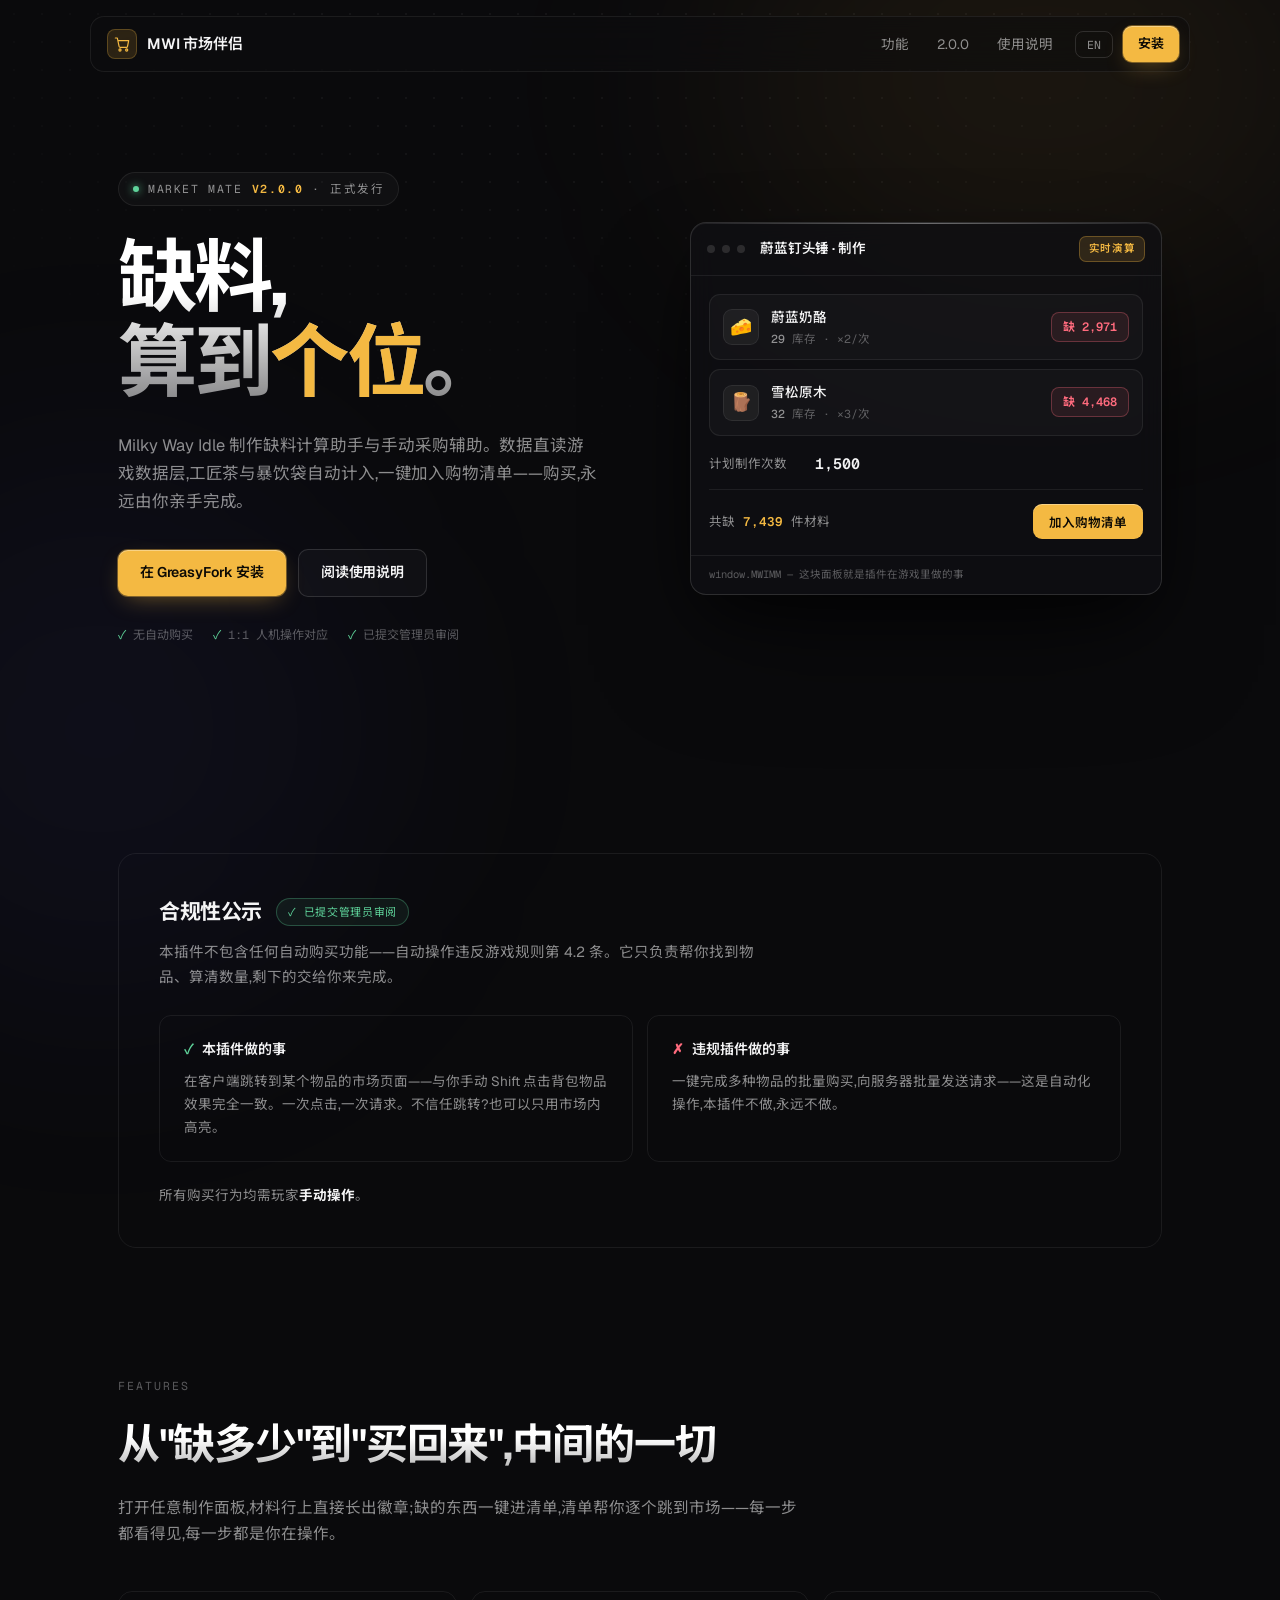
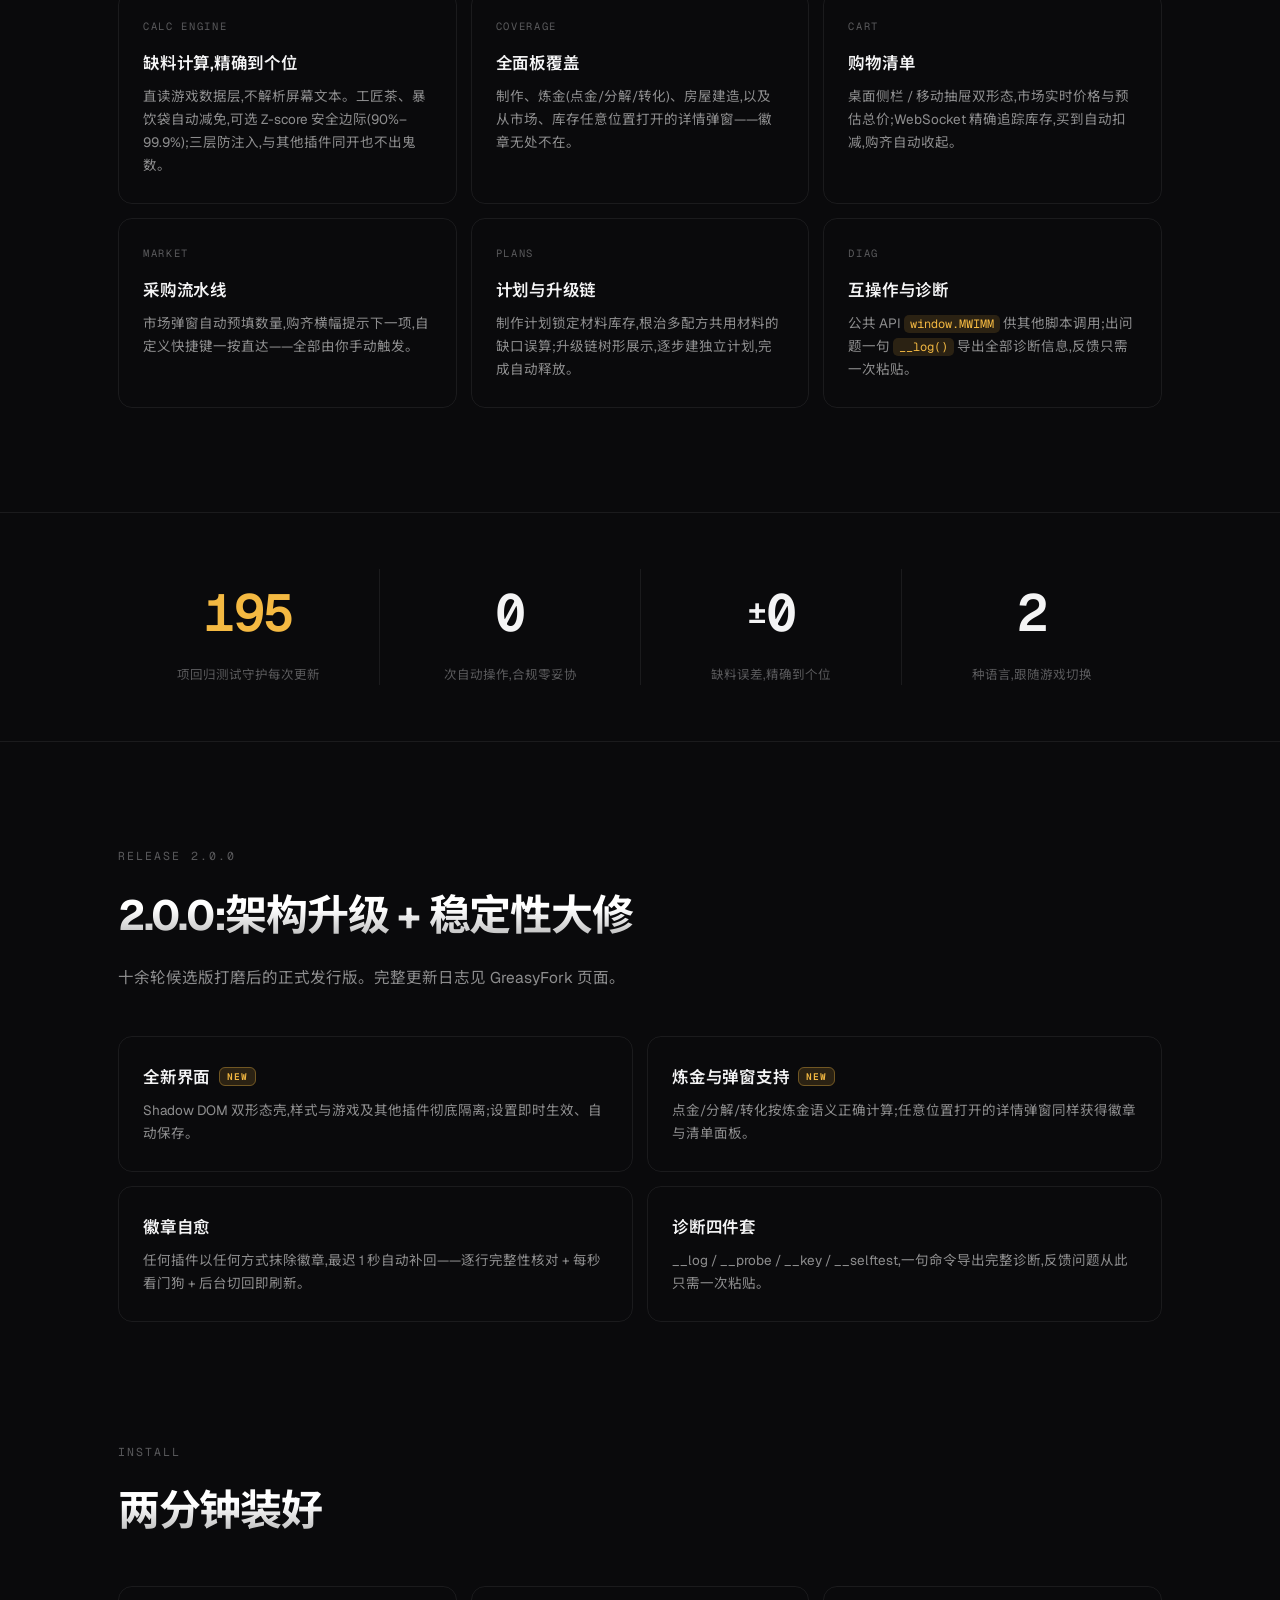
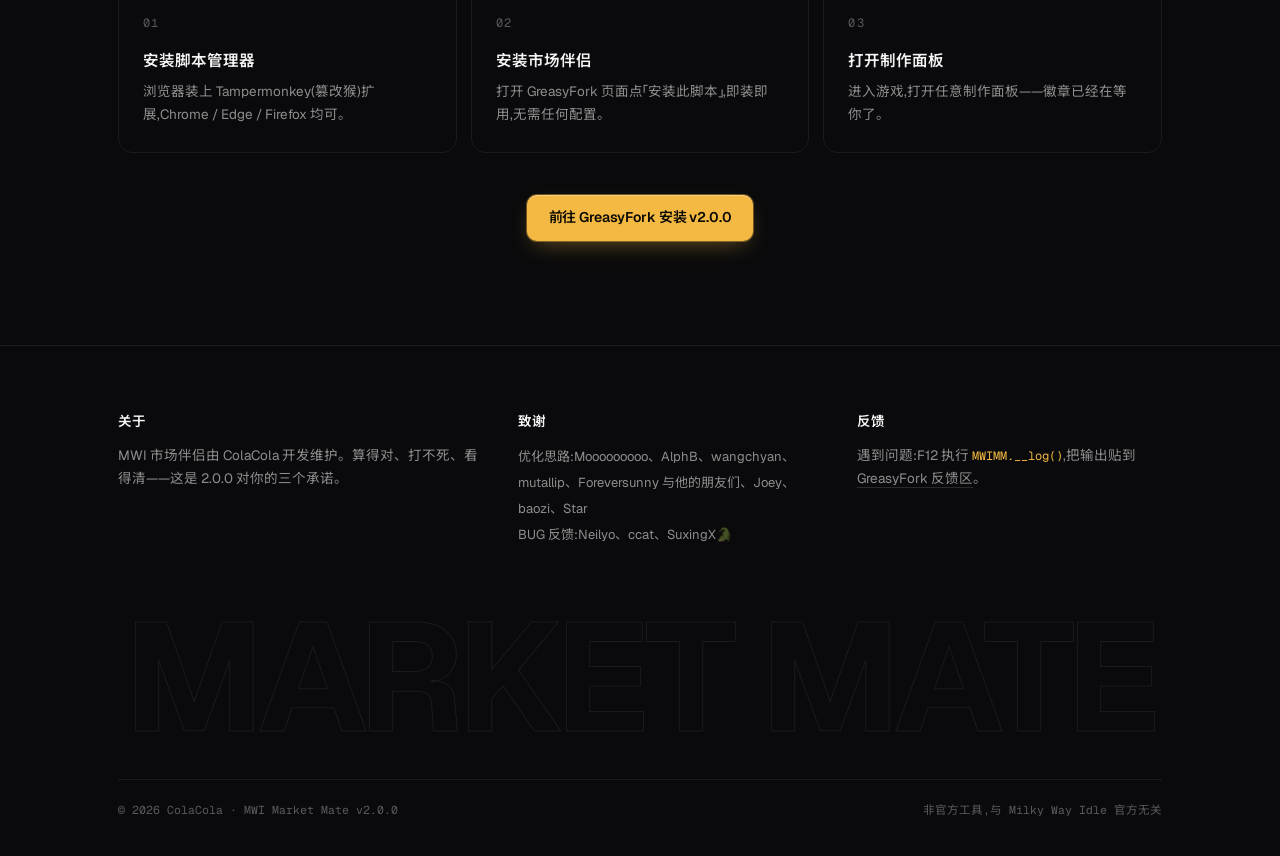
==== commit d9fa1c96: "Update index.html" ====
--- a/index.html
+++ b/index.html
@@ -7,226 +7,277 @@
 <meta name="description" content="Milky Way Idle 制作缺料计算助手与手动采购辅助。数据直读游戏数据层,购买永远由你亲手完成。">
 <link rel="preconnect" href="https://fonts.googleapis.com">
 <link rel="preconnect" href="https://fonts.gstatic.com" crossorigin>
-<link href="https://fonts.googleapis.com/css2?family=Noto+Serif+SC:wght@600;700;900&family=Noto+Sans+SC:wght@400;500;700&family=JetBrains+Mono:wght@400;600;700&display=swap" rel="stylesheet">
+<link href="https://fonts.googleapis.com/css2?family=Geist:wght@400;500;600;700&family=Geist+Mono:wght@400;500;600&family=Noto+Sans+SC:wght@400;500;700;900&display=swap" rel="stylesheet">
 <style>
 :root{
-  --ink:#07070d; --panel:#101019; --panel2:#15151f;
-  --line:rgba(232,200,127,.14); --line2:rgba(232,200,127,.28);
-  --gold:#e8c87f; --gold-deep:#b8923f;
-  --text:#f2efe6; --mut:#979282;
-  --red:#ff7488; --blue:#7fb0ff; --green:#8fd9a8;
-  --serif:"Noto Serif SC",serif; --sans:"Noto Sans SC",sans-serif; --mono:"JetBrains Mono",monospace;
+  --bg:#0a0a0c; --bg2:#0d0d10;
+  --hair:rgba(255,255,255,.07); --hair2:rgba(255,255,255,.13);
+  --srf:rgba(255,255,255,.028); --srf2:rgba(255,255,255,.05);
+  --text:#f4f4f5; --mut:rgba(244,244,245,.56); --dim:rgba(244,244,245,.34);
+  --acc:#f4b942; --acc-dim:rgba(244,185,66,.14);
+  --red:#ff6b7e; --blue:#6ca6ff; --green:#5fd39a;
+  --sans:"Geist","Noto Sans SC",-apple-system,sans-serif;
+  --mono:"Geist Mono","Noto Sans SC",monospace;
+  --ease:cubic-bezier(.22,1,.36,1);
 }
 *{margin:0;padding:0;box-sizing:border-box}
 html{scroll-behavior:smooth}
-body{background:var(--ink);color:var(--text);font-family:var(--sans);font-size:16px;line-height:1.7;-webkit-font-smoothing:antialiased}
-::selection{background:var(--gold);color:var(--ink)}
-a{color:var(--gold);text-decoration:none}
-a:focus-visible,button:focus-visible,input:focus-visible{outline:2px solid var(--gold);outline-offset:3px;border-radius:2px}
-.wrap{max-width:1080px;margin:0 auto;padding:0 24px}
-
-/* 顶栏 */
-.topbar{position:sticky;top:0;z-index:50;background:rgba(7,7,13,.82);backdrop-filter:blur(10px);border-bottom:1px solid var(--line)}
-.topbar .wrap{display:flex;align-items:center;gap:22px;height:60px}
-.brand{display:flex;align-items:center;gap:10px;font-family:var(--serif);font-weight:900;font-size:18px;color:var(--text)}
-.brand .seal{width:26px;height:26px;border:1.5px solid var(--gold);border-radius:5px;display:grid;place-items:center;color:var(--gold);font-family:var(--serif);font-size:14px;font-weight:900;transform:rotate(-4deg)}
-.nav{display:flex;gap:18px;margin-left:auto;align-items:center;font-size:14px}
-.nav a{color:var(--mut)} .nav a:hover{color:var(--gold)}
-.langbtn{background:none;border:1px solid var(--line2);color:var(--mut);font-family:var(--mono);font-size:12px;padding:4px 10px;border-radius:99px;cursor:pointer}
-.langbtn:hover{color:var(--gold);border-color:var(--gold)}
-.btn{display:inline-block;padding:10px 22px;border-radius:6px;font-weight:700;font-size:15px;border:1px solid var(--gold);transition:transform .15s ease, box-shadow .15s ease}
-.btn.gold{background:var(--gold);color:var(--ink)}
-.btn.gold:hover{transform:translateY(-1px);box-shadow:0 6px 24px rgba(232,200,127,.25)}
-.btn.ghost{color:var(--gold)} .btn.ghost:hover{background:rgba(232,200,127,.08)}
-.topbar .btn{padding:7px 16px;font-size:13px}
-
-/* HERO */
-.hero{padding:84px 0 64px;position:relative;overflow:hidden}
-.hero::before{content:"";position:absolute;inset:-40% -20% auto;height:120%;background:radial-gradient(ellipse 50% 40% at 70% 20%,rgba(232,200,127,.07),transparent 70%);pointer-events:none}
-.hero .wrap{display:grid;grid-template-columns:1.05fr .95fr;gap:56px;align-items:center;position:relative}
-.eyebrow{font-family:var(--mono);font-size:12px;letter-spacing:.22em;color:var(--gold-deep);text-transform:uppercase;margin-bottom:18px}
-.eyebrow b{color:var(--gold);border:1px solid var(--line2);padding:2px 8px;border-radius:99px;margin-left:8px}
-h1{font-family:var(--serif);font-weight:900;font-size:clamp(40px,5.6vw,62px);line-height:1.18;letter-spacing:.01em}
-h1 .gd{color:var(--gold)}
-.hero-sub{margin:22px 0 30px;color:var(--mut);font-size:17px;max-width:30em}
-.hero-cta{display:flex;gap:14px;flex-wrap:wrap;align-items:center}
-.hero-note{font-family:var(--mono);font-size:12px;color:var(--mut);margin-top:16px}
-.hero-note .ok{color:var(--green)}
-
-/* 活体演示面板 */
-.demo{background:var(--panel);border:1px solid var(--line);border-radius:12px;box-shadow:0 30px 80px rgba(0,0,0,.55), 0 0 0 1px rgba(0,0,0,.4);font-size:14px;overflow:hidden}
-.demo-head{display:flex;align-items:center;gap:8px;padding:12px 16px;border-bottom:1px solid var(--line);font-family:var(--serif);font-weight:700}
-.demo-head .dot{width:9px;height:9px;border-radius:50%;background:#3a3a4a} .demo-head .dot.g{background:var(--gold-deep)}
-.demo-head .ttl{margin-left:6px}
-.demo-tag{margin-left:auto;font-family:var(--mono);font-size:11px;color:var(--gold-deep);border:1px solid var(--line);padding:2px 8px;border-radius:99px}
+body{background:var(--bg);color:var(--text);font-family:var(--sans);font-size:15.5px;line-height:1.7;-webkit-font-smoothing:antialiased;overflow-x:hidden}
+::selection{background:var(--acc);color:#0a0a0c}
+a{color:var(--text);text-decoration:none}
+a:focus-visible,button:focus-visible,input:focus-visible{outline:2px solid var(--acc);outline-offset:3px;border-radius:4px}
+.wrap{max-width:1100px;margin:0 auto;padding:0 28px}
+
+/* ── 多层背景:点阵网格 + 噪点 + 环境光 ── */
+.bg-grid{position:fixed;inset:0;z-index:-3;background-image:radial-gradient(circle,rgba(255,255,255,.045) 1px,transparent 1px);background-size:28px 28px;
+  -webkit-mask-image:radial-gradient(ellipse 90% 70% at 50% 0%,#000 30%,transparent 75%);mask-image:radial-gradient(ellipse 90% 70% at 50% 0%,#000 30%,transparent 75%)}
+
+.blob{position:absolute;border-radius:50%;filter:blur(120px);pointer-events:none;z-index:-2}
+.blob.amber{width:640px;height:440px;background:rgba(244,185,66,.07);animation:drift 22s ease-in-out infinite alternate}
+.blob.indigo{width:560px;height:560px;background:rgba(99,102,241,.055);animation:drift 26s ease-in-out infinite alternate-reverse}
+@keyframes drift{to{transform:translate(60px,40px) scale(1.12)}}
+
+/* ── 顶栏 ── */
+.topbar{position:fixed;top:16px;left:50%;transform:translateX(-50%);z-index:100;width:min(1100px,calc(100% - 28px));
+  background:rgba(13,13,16,.62);backdrop-filter:blur(16px) saturate(1.4);-webkit-backdrop-filter:blur(16px) saturate(1.4);
+  border:1px solid var(--hair);border-radius:14px}
+.topbar .in{display:flex;align-items:center;gap:24px;height:54px;padding:0 10px 0 16px}
+.brand{display:flex;align-items:center;gap:10px;font-weight:600;font-size:15px;letter-spacing:-.01em}
+.brand .mark{width:30px;height:30px;border-radius:8px;display:grid;place-items:center;background:var(--acc-dim);border:1px solid rgba(244,185,66,.25);color:var(--acc)}
+.brand .mark svg{width:16px;height:16px}
+.nav{display:flex;gap:4px;margin-left:auto;align-items:center;font-size:13.5px}
+.nav>a{color:var(--mut);padding:6px 12px;border-radius:8px;transition:color .15s,background .15s}
+.nav>a:hover{color:var(--text);background:var(--srf2)}
+.langbtn{background:none;border:1px solid var(--hair2);color:var(--mut);font-family:var(--mono);font-size:11.5px;padding:5px 11px;border-radius:8px;cursor:pointer;transition:all .15s;margin:0 6px}
+.langbtn:hover{color:var(--text);border-color:rgba(255,255,255,.3)}
+
+/* ── 按钮 ── */
+.btn{position:relative;display:inline-flex;align-items:center;gap:8px;padding:11px 22px;border-radius:10px;font-weight:600;font-size:14px;letter-spacing:-.01em;transition:all .2s var(--ease);overflow:hidden}
+.btn.pri{background:var(--acc);color:#0c0a05;box-shadow:0 0 0 1px rgba(244,185,66,.4),0 8px 24px -8px rgba(244,185,66,.45),inset 0 1px 0 rgba(255,255,255,.35)}
+.btn.pri:hover{transform:translateY(-1px);box-shadow:0 0 0 1px rgba(244,185,66,.55),0 14px 32px -8px rgba(244,185,66,.55),inset 0 1px 0 rgba(255,255,255,.35)}
+.btn.sec{color:var(--text);background:var(--srf);border:1px solid var(--hair2)}
+.btn.sec:hover{background:var(--srf2);border-color:rgba(255,255,255,.22);transform:translateY(-1px)}
+.topbar .btn{padding:7px 15px;font-size:13px;border-radius:9px}
+
+/* ── HERO ── */
+.hero{position:relative;padding:172px 0 104px;overflow:visible}
+.hero .blob.amber{top:-140px;right:-80px}
+.hero .blob.indigo{bottom:-260px;left:-180px}
+.hero .wrap{display:grid;grid-template-columns:1.04fr .96fr;gap:60px;align-items:center}
+.eyebrow{display:inline-flex;align-items:center;gap:9px;font-family:var(--mono);font-size:11.5px;letter-spacing:.14em;color:var(--mut);text-transform:uppercase;border:1px solid var(--hair);border-radius:99px;padding:6px 14px;margin-bottom:28px;background:var(--srf)}
+.eyebrow .dot{width:6px;height:6px;border-radius:50%;background:var(--green);box-shadow:0 0 8px var(--green)}
+.eyebrow b{color:var(--acc);font-weight:600}
+h1{font-weight:700;font-size:clamp(44px,6.2vw,82px);line-height:1.08;letter-spacing:-.035em;
+  background:linear-gradient(180deg,#fff 35%,rgba(255,255,255,.5));-webkit-background-clip:text;background-clip:text;color:transparent}
+h1 .gd{background:none;-webkit-text-fill-color:var(--acc);color:var(--acc)}
+.hero-sub{margin:26px 0 34px;color:var(--mut);font-size:16.5px;max-width:29em;letter-spacing:-.005em}
+.hero-cta{display:flex;gap:12px;flex-wrap:wrap;align-items:center}
+.hero-note{display:flex;gap:20px;flex-wrap:wrap;font-family:var(--mono);font-size:12px;color:var(--dim);margin-top:28px}
+.hero-note span{display:inline-flex;align-items:center;gap:7px}
+.hero-note i{font-style:normal;color:var(--green)}
+
+/* ── 活体演示 ── */
+.demo-stage{perspective:1600px}
+.demo{position:relative;background:rgba(16,16,20,.72);backdrop-filter:blur(14px);-webkit-backdrop-filter:blur(14px);
+  border:1px solid var(--hair2);border-radius:16px;font-size:14px;overflow:hidden;
+  box-shadow:0 1px 0 rgba(255,255,255,.06) inset,0 24px 60px -16px rgba(0,0,0,.7),0 60px 120px -30px rgba(0,0,0,.5);
+  transform:rotateX(var(--rx,0deg)) rotateY(var(--ry,0deg));transition:transform .3s ease;will-change:transform}
+.demo::before{content:"";position:absolute;inset:0 0 auto;height:1px;background:linear-gradient(90deg,transparent,rgba(255,255,255,.35) 50%,transparent)}
+.demo-head{display:flex;align-items:center;gap:7px;padding:13px 16px;border-bottom:1px solid var(--hair);font-weight:600;font-size:13.5px;letter-spacing:-.01em}
+.demo-head .dot{width:8px;height:8px;border-radius:50%;background:rgba(255,255,255,.12)}
+.demo-head .ttl{margin-left:8px}
+.demo-tag{margin-left:auto;font-family:var(--mono);font-size:10.5px;letter-spacing:.06em;color:var(--acc);border:1px solid rgba(244,185,66,.3);padding:3px 9px;border-radius:7px;background:var(--acc-dim)}
 .demo-body{padding:18px 18px 16px}
-.mrow{display:flex;align-items:center;gap:12px;padding:10px 12px;border:1px solid rgba(255,255,255,.05);border-radius:8px;background:var(--panel2);margin-bottom:10px}
-.micon{width:34px;height:34px;border-radius:7px;display:grid;place-items:center;font-size:17px;background:rgba(232,200,127,.08);border:1px solid var(--line)}
-.mname{font-weight:500}
-.mnums{font-family:var(--mono);font-size:13px;color:var(--mut)}
-.mnums b{color:var(--text);font-weight:600}
-.badge{margin-left:auto;font-family:var(--mono);font-weight:700;font-size:12.5px;padding:3px 10px;border-radius:99px;white-space:nowrap;opacity:0;transform:scale(1.6) rotate(-6deg)}
-.badge.show{animation:stamp .35s cubic-bezier(.2,1.4,.4,1) forwards}
-@keyframes stamp{to{opacity:1;transform:scale(1) rotate(0)}}
-.badge.miss{color:var(--red);background:rgba(255,116,136,.1);border:1px solid rgba(255,116,136,.35)}
-.badge.left{color:var(--blue);background:rgba(127,176,255,.1);border:1px solid rgba(127,176,255,.3)}
-.demo-count{display:flex;align-items:center;gap:10px;margin:14px 0 12px;font-size:13px;color:var(--mut)}
-.demo-count input{width:90px;background:var(--ink);border:1px solid var(--line2);color:var(--gold);font-family:var(--mono);font-size:14px;font-weight:600;padding:6px 10px;border-radius:6px;text-align:right}
-.demo-sum{display:flex;align-items:center;gap:10px;border-top:1px dashed var(--line2);padding-top:14px;opacity:0;transform:translateY(8px);transition:opacity .4s,transform .4s}
+.mrow{display:flex;align-items:center;gap:12px;padding:11px 13px;border:1px solid var(--hair);border-radius:11px;background:var(--srf);margin-bottom:9px;transition:border-color .2s,background .2s}
+.mrow:hover{border-color:var(--hair2);background:var(--srf2)}
+.micon{width:36px;height:36px;border-radius:9px;display:grid;place-items:center;font-size:18px;background:var(--srf2);border:1px solid var(--hair)}
+.mname{font-weight:500;font-size:13.5px}
+.mnums{font-family:var(--mono);font-size:11.5px;color:var(--dim)}
+.mnums b{color:var(--mut);font-weight:500}
+.badge{margin-left:auto;font-family:var(--mono);font-weight:600;font-size:12px;padding:4px 11px;border-radius:8px;white-space:nowrap;opacity:0;transform:scale(1.25)}
+.badge.show{animation:stamp .35s var(--ease) forwards}
+@keyframes stamp{to{opacity:1;transform:scale(1)}}
+.badge.miss{color:var(--red);background:rgba(255,107,126,.09);border:1px solid rgba(255,107,126,.3)}
+.badge.left{color:var(--blue);background:rgba(108,166,255,.09);border:1px solid rgba(108,166,255,.28)}
+.demo-count{display:flex;align-items:center;gap:10px;margin:15px 0 13px;font-size:12.5px;color:var(--mut)}
+.demo-count b{font-family:var(--mono);font-size:15px;font-weight:600;color:var(--text);font-variant-numeric:tabular-nums;min-width:4.2em;text-align:right}
+.demo-sum{display:flex;align-items:center;gap:10px;border-top:1px solid var(--hair);padding-top:14px;opacity:0;transform:translateY(8px);transition:opacity .5s,transform .5s var(--ease)}
 .demo-sum.show{opacity:1;transform:none}
-.demo-sum .sumtxt{font-family:var(--mono);font-size:13px;color:var(--mut)}
-.demo-sum .sumtxt b{color:var(--gold)}
-.demo-sum button{margin-left:auto;background:var(--gold);color:var(--ink);border:none;font-weight:700;font-family:var(--sans);font-size:13px;padding:8px 16px;border-radius:6px;cursor:pointer}
-.demo-sum button:active{transform:scale(.97)}
-.demo-foot{font-family:var(--mono);font-size:11px;color:#5a5748;padding:10px 18px;border-top:1px solid var(--line)}
-
-/* 公示牌(合规) */
-.section{padding:72px 0}
-.sec-eyebrow{font-family:var(--mono);font-size:12px;letter-spacing:.22em;color:var(--gold-deep);text-transform:uppercase;margin-bottom:12px}
-h2{font-family:var(--serif);font-weight:900;font-size:clamp(26px,3.4vw,36px);margin-bottom:14px}
-.sec-sub{color:var(--mut);max-width:42em;margin-bottom:36px}
-.notice{border:1px solid var(--line2);border-radius:12px;background:linear-gradient(180deg,rgba(232,200,127,.05),transparent 50%);padding:34px;position:relative}
-.notice .stamp-seal{position:absolute;top:24px;right:28px;font-family:var(--serif);font-weight:900;font-size:13px;color:var(--gold);border:2px solid var(--gold);border-radius:8px;padding:6px 12px;transform:rotate(6deg);opacity:.85;line-height:1.4;text-align:center}
-.notice h3{font-family:var(--serif);font-size:21px;margin-bottom:8px}
-.notice p.lead{color:var(--mut);max-width:38em;margin-bottom:24px}
-.ledger{display:grid;grid-template-columns:1fr 1fr;gap:16px}
-.ledger .col{border-radius:10px;padding:20px 22px;border:1px solid var(--line)}
-.ledger .col.ok{border-color:rgba(143,217,168,.3);background:rgba(143,217,168,.04)}
-.ledger .col.no{border-color:rgba(255,116,136,.25);background:rgba(255,116,136,.03)}
-.ledger .col h4{font-size:15px;margin-bottom:8px}
-.ledger .col.ok h4{color:var(--green)} .ledger .col.no h4{color:var(--red)}
-.ledger .col p{font-size:14px;color:var(--mut)}
-.notice .tail{margin-top:22px;font-size:14px;color:var(--mut)}
-.notice .tail b{color:var(--text)}
-
-/* 功能 */
-.grid{display:grid;grid-template-columns:repeat(3,1fr);gap:16px}
-.card{background:var(--panel);border:1px solid var(--line);border-radius:10px;padding:24px 22px;transition:border-color .2s,transform .2s}
-.card:hover{border-color:var(--line2);transform:translateY(-2px)}
-.card .k{font-family:var(--mono);font-size:11px;color:var(--gold-deep);letter-spacing:.14em;text-transform:uppercase;margin-bottom:12px}
-.card h3{font-family:var(--serif);font-size:18px;margin-bottom:8px}
-.card p{font-size:14px;color:var(--mut)}
-.card code{font-family:var(--mono);font-size:12.5px;color:var(--gold);background:rgba(232,200,127,.07);padding:1px 6px;border-radius:4px}
-
-/* 2.0.0 */
-.rel{display:grid;grid-template-columns:repeat(2,1fr);gap:16px}
-.rel .card h3 .new{font-family:var(--mono);font-size:10px;color:var(--ink);background:var(--gold);border-radius:99px;padding:2px 8px;vertical-align:3px;margin-left:8px}
-
-/* 数字带 */
-.stats{border-top:1px solid var(--line);border-bottom:1px solid var(--line);background:var(--panel)}
-.stats .wrap{display:grid;grid-template-columns:repeat(4,1fr);gap:0;padding:34px 24px}
-.stat{text-align:center;border-left:1px dashed var(--line)}
+.demo-sum .sumtxt{font-family:var(--mono);font-size:12.5px;color:var(--mut)}
+.demo-sum .sumtxt b{color:var(--acc);font-weight:600}
+.demo-sum button{margin-left:auto;background:var(--acc);color:#0c0a05;border:none;font-weight:600;font-family:var(--sans);font-size:12.5px;padding:8px 16px;border-radius:9px;cursor:pointer;box-shadow:inset 0 1px 0 rgba(255,255,255,.35);transition:transform .15s}
+.demo-sum button:active{transform:scale(.96)}
+.demo-foot{font-family:var(--mono);font-size:10.5px;color:var(--dim);padding:10px 18px;border-top:1px solid var(--hair)}
+
+/* ── 节 ── */
+.section{padding:104px 0;position:relative}
+.sec-eyebrow{font-family:var(--mono);font-size:11.5px;letter-spacing:.18em;color:var(--dim);text-transform:uppercase;margin-bottom:14px}
+h2{font-weight:700;font-size:clamp(28px,3.6vw,42px);margin-bottom:14px;letter-spacing:-.03em;
+  background:linear-gradient(180deg,#fff 40%,rgba(255,255,255,.6));-webkit-background-clip:text;background-clip:text;color:transparent}
+.sec-sub{color:var(--mut);max-width:44em;margin-bottom:44px;font-size:15.5px}
+
+/* ── 入场:位移 + 模糊消散 ── */
+[data-reveal]{opacity:0;transform:translateY(16px);filter:blur(7px);transition:opacity .65s var(--ease),transform .65s var(--ease),filter .65s var(--ease);transition-delay:var(--d,0s)}
+[data-reveal].in{opacity:1;transform:none;filter:none}
+
+/* ── 合规对照 ── */
+.notice{border:1px solid var(--hair);border-radius:18px;padding:40px}
+.notice .head{display:flex;align-items:center;gap:14px;flex-wrap:wrap;margin-bottom:10px}
+.notice h3{font-weight:700;font-size:21px;letter-spacing:-.02em}
+.chipchk{display:inline-flex;align-items:center;gap:7px;font-family:var(--mono);font-size:11px;letter-spacing:.06em;color:var(--green);border:1px solid rgba(95,211,154,.3);background:rgba(95,211,154,.07);padding:4px 11px;border-radius:99px}
+.notice p.lead{color:var(--mut);max-width:42em;margin-bottom:26px;font-size:14.5px}
+.ledger{display:grid;grid-template-columns:1fr 1fr;gap:14px}
+.ledger .col{border-radius:12px;padding:22px 24px;border:1px solid var(--hair)}
+.ledger .col h4{font-size:14px;margin-bottom:8px;font-weight:600;display:flex;align-items:center;gap:8px}
+.ledger .col h4 i{font-style:normal;font-family:var(--mono)}
+.ledger .col.ok h4 i{color:var(--green)} .ledger .col.no h4 i{color:var(--red)}
+.ledger .col p{font-size:13.5px;color:var(--mut)}
+.notice .tail{margin-top:22px;font-size:13.5px;color:var(--mut)} .notice .tail b{color:var(--text)}
+
+/* ── Bento ── */
+.bento{display:grid;grid-template-columns:repeat(3,1fr);gap:14px}
+.card{position:relative;border:1px solid var(--hair);border-radius:14px;padding:26px 24px;transition:border-color .2s}
+.card:hover{border-color:var(--hair2)}
+.card .k{font-family:var(--mono);font-size:10.5px;color:var(--dim);letter-spacing:.16em;text-transform:uppercase;margin-bottom:13px}
+.card h3{font-size:16.5px;margin-bottom:8px;font-weight:600;letter-spacing:-.015em}
+.card p{font-size:13.5px;color:var(--mut)}
+.card code{font-family:var(--mono);font-size:12px;color:var(--acc);background:var(--acc-dim);padding:1px 6px;border-radius:5px}
+/* ── 数字带 ── */
+.stats{border-top:1px solid var(--hair);border-bottom:1px solid var(--hair);position:relative}
+.stats .wrap{display:grid;grid-template-columns:repeat(4,1fr);padding:56px 28px;position:relative}
+.stat{text-align:center;border-left:1px solid var(--hair);padding:0 12px}
 .stat:first-child{border-left:none}
-.stat .n{font-family:var(--mono);font-weight:700;font-size:34px;color:var(--gold)}
-.stat .l{font-size:13px;color:var(--mut);margin-top:4px}
-
-/* 安装 */
-.steps{display:grid;grid-template-columns:repeat(3,1fr);gap:16px;counter-reset:st}
-.step{background:var(--panel);border:1px solid var(--line);border-radius:10px;padding:24px 22px;counter-increment:st;position:relative}
-.step::before{content:counter(st,decimal-leading-zero);font-family:var(--mono);font-weight:700;font-size:13px;color:var(--gold);border:1px solid var(--line2);border-radius:99px;padding:3px 10px;display:inline-block;margin-bottom:14px}
-.step h3{font-size:16px;margin-bottom:6px}
-.step p{font-size:14px;color:var(--mut)}
-.install-cta{margin-top:30px;text-align:center}
-
-/* 页脚 */
-footer{border-top:1px solid var(--line);padding:48px 0 64px;color:var(--mut);font-size:14px}
-footer .cols{display:grid;grid-template-columns:1.2fr 1fr 1fr;gap:32px}
-footer h4{font-family:var(--serif);color:var(--text);font-size:15px;margin-bottom:12px}
-footer .thx{line-height:2}
-footer .fine{margin-top:36px;padding-top:20px;border-top:1px dashed var(--line);font-family:var(--mono);font-size:12px;color:#5a5748;display:flex;justify-content:space-between;flex-wrap:wrap;gap:8px}
-footer code{font-family:var(--mono);font-size:12.5px;color:var(--gold)}
-
-@media (max-width:920px){
-  .hero .wrap{grid-template-columns:1fr;gap:40px}
-  .grid,.steps{grid-template-columns:1fr 1fr}
-  .stats .wrap{grid-template-columns:1fr 1fr;row-gap:24px}
-  .stat:nth-child(3){border-left:none}
+.stat .n{font-family:var(--mono);font-weight:600;font-size:clamp(34px,4.4vw,52px);letter-spacing:-.02em;color:var(--text);font-variant-numeric:tabular-nums}
+.stat:first-child .n{color:var(--acc)}
+.stat .l{font-size:12.5px;color:var(--dim);margin-top:7px}
+
+/* ── 2.0.0 ── */
+.rel{display:grid;grid-template-columns:repeat(2,1fr);gap:14px}
+.new{font-family:var(--mono);font-size:9.5px;letter-spacing:.1em;color:var(--acc);border:1px solid rgba(244,185,66,.35);background:var(--acc-dim);border-radius:6px;padding:2px 7px;vertical-align:3px;margin-left:9px}
+
+/* ── 步骤 ── */
+.steps{display:grid;grid-template-columns:repeat(3,1fr);gap:14px;margin-top:40px}
+.step{border:1px solid var(--hair);border-radius:14px;padding:26px 24px;transition:border-color .2s}
+.step:hover{border-color:var(--hair2)}
+.step .num{font-family:var(--mono);font-size:12px;color:var(--dim);letter-spacing:.1em;margin-bottom:14px}
+.step h3{font-size:15.5px;margin-bottom:6px;font-weight:600}
+.step p{font-size:13.5px;color:var(--mut)}
+.install-cta{margin-top:42px;text-align:center}
+
+/* ── 页脚 ── */
+footer{position:relative;border-top:1px solid var(--hair);padding:64px 0 36px;color:var(--mut);font-size:13.5px;overflow:hidden}
+footer .cols{display:grid;grid-template-columns:1.2fr 1fr 1fr;gap:34px;position:relative;z-index:2}
+footer h4{color:var(--text);font-size:13.5px;margin-bottom:11px;font-weight:600;letter-spacing:-.01em}
+footer .thx{line-height:2;font-size:13px}
+footer code{font-family:var(--mono);font-size:12px;color:var(--acc)}
+footer a{color:var(--mut);border-bottom:1px solid var(--hair2)} footer a:hover{color:var(--text)}
+.wordmark{font-family:var(--sans);font-weight:700;font-size:clamp(60px,12vw,160px);line-height:1;letter-spacing:-.04em;text-align:center;margin-top:52px;
+  color:transparent;-webkit-text-stroke:1px rgba(255,255,255,.07);user-select:none;white-space:nowrap}
+footer .fine{margin-top:26px;padding-top:20px;border-top:1px solid var(--hair);font-family:var(--mono);font-size:11.5px;color:var(--dim);display:flex;justify-content:space-between;flex-wrap:wrap;gap:8px;position:relative;z-index:2}
+
+@media (max-width:940px){
+  .hero{padding-top:140px}
+  .hero .wrap{grid-template-columns:1fr;gap:44px}
+  .bento{grid-template-columns:1fr 1fr}
+  .steps{grid-template-columns:1fr}
+  .stats .wrap{grid-template-columns:1fr 1fr;row-gap:30px}.stat:nth-child(3){border-left:none}
   footer .cols{grid-template-columns:1fr 1fr}
 }
-@media (max-width:600px){
-  .grid,.steps,.ledger,.rel,footer .cols{grid-template-columns:1fr}
+@media (max-width:620px){
+  .bento,.ledger,.rel,footer .cols{grid-template-columns:1fr}
   .nav a.hidesm{display:none}
-  .stats .wrap{grid-template-columns:1fr 1fr}
+  .notice{padding:30px 22px}
 }
 @media (prefers-reduced-motion:reduce){
-  *{animation:none!important;transition:none!important}
-  .badge{opacity:1;transform:none}
-  .demo-sum{opacity:1;transform:none}
+  *,*::before,*::after{animation:none!important;transition:none!important}
+  .badge,[data-reveal],.demo-sum{opacity:1!important;transform:none!important;filter:none!important}
 }
 </style>
 </head>
 <body>
+<div class="bg-grid"></div>
 
 <header class="topbar">
-  <div class="wrap">
-    <a class="brand" href="#"><span class="seal">伴</span><span data-i18n="brand">MWI 市场伴侣</span></a>
+  <div class="in">
+    <a class="brand" href="#">
+      <span class="mark"><svg viewBox="0 0 24 24" fill="none" stroke="currentColor" stroke-width="1.8" stroke-linecap="round" stroke-linejoin="round"><circle cx="9" cy="21" r="1.6"/><circle cx="19" cy="21" r="1.6"/><path d="M2 3h3l2.6 12.5a2 2 0 0 0 2 1.5h8.7a2 2 0 0 0 2-1.6L22 7H6"/></svg></span>
+      <span data-i18n="brand">MWI 市场伴侣</span>
+    </a>
     <nav class="nav">
       <a href="#features" class="hidesm" data-i18n="nav_features">功能</a>
       <a href="#v2" class="hidesm" data-i18n="nav_v2">2.0.0</a>
       <a href="/guide" data-i18n="nav_guide">使用说明</a>
       <button class="langbtn" id="langToggle">EN</button>
-      <a class="btn gold" href="https://greasyfork.org/zh-CN/scripts/567386" data-i18n="nav_install">安装</a>
+      <a class="btn pri" href="https://greasyfork.org/zh-CN/scripts/567386"><span data-i18n="nav_install">安装</span></a>
     </nav>
   </div>
 </header>
 
 <section class="hero">
+  <div class="blob amber"></div><div class="blob indigo"></div>
   <div class="wrap">
     <div>
-      <div class="eyebrow">MWI MARKET MATE <b>v2.0.0</b></div>
+      <div class="eyebrow"><span class="dot"></span>MARKET MATE <b>v2.0.0</b> · <span data-i18n="eyebrow_rel">正式发行</span></div>
       <h1 data-i18n-html="hero_h1">缺料,<br>算到<span class="gd">个位</span>。</h1>
       <p class="hero-sub" data-i18n="hero_sub">Milky Way Idle 制作缺料计算助手与手动采购辅助。数据直读游戏数据层,工匠茶与暴饮袋自动计入,一键加入购物清单——购买,永远由你亲手完成。</p>
       <div class="hero-cta">
-        <a class="btn gold" href="https://greasyfork.org/zh-CN/scripts/567386" data-i18n="cta_install">在 GreasyFork 安装</a>
-        <a class="btn ghost" href="/guide" data-i18n="cta_guide">阅读使用说明</a>
-      </div>
-      <p class="hero-note"><span class="ok">✓</span> <span data-i18n="hero_note">无自动购买 · 与 1:1 人机操作完全对应 · 已提交管理员审阅</span></p>
-    </div>
-    <div class="demo" id="demo">
-      <div class="demo-head">
-        <span class="dot"></span><span class="dot"></span><span class="dot g"></span>
-        <span class="ttl" data-i18n="demo_title">蔚蓝钉头锤 · 制作</span>
-        <span class="demo-tag" data-i18n="demo_tag">实时演算</span>
-      </div>
-      <div class="demo-body">
-        <div class="mrow">
-          <div class="micon">🧀</div>
-          <div><div class="mname" data-i18n="demo_m1">蔚蓝奶酪</div><div class="mnums"><b id="s1">29</b> <span data-i18n="demo_stock">库存</span> · ×<span id="p1">2</span>/<span data-i18n="demo_per">次</span></div></div>
-          <span class="badge" id="b1"></span>
+        <a class="btn pri" href="https://greasyfork.org/zh-CN/scripts/567386"><span data-i18n="cta_install">在 GreasyFork 安装</span></a>
+        <a class="btn sec" href="/guide"><span data-i18n="cta_guide">阅读使用说明</span></a>
+      </div>
+      <div class="hero-note">
+        <span><i>✓</i> <span data-i18n="hn1">无自动购买</span></span>
+        <span><i>✓</i> <span data-i18n="hn2">1:1 人机操作对应</span></span>
+        <span><i>✓</i> <span data-i18n="hn3">已提交管理员审阅</span></span>
+      </div>
+    </div>
+    <div class="demo-stage">
+      <div class="demo" id="demo">
+        <div class="demo-head">
+          <span class="dot"></span><span class="dot"></span><span class="dot"></span>
+          <span class="ttl" data-i18n="demo_title">蔚蓝钉头锤 · 制作</span>
+          <span class="demo-tag" data-i18n="demo_tag">实时演算</span>
         </div>
-        <div class="mrow">
-          <div class="micon">🪵</div>
-          <div><div class="mname" data-i18n="demo_m2">雪松原木</div><div class="mnums"><b id="s2">32</b> <span data-i18n="demo_stock">库存</span> · ×<span id="p2">3</span>/<span data-i18n="demo_per">次</span></div></div>
-          <span class="badge" id="b2"></span>
+        <div class="demo-body">
+          <div class="mrow">
+            <div class="micon">🧀</div>
+            <div><div class="mname" data-i18n="demo_m1">蔚蓝奶酪</div><div class="mnums"><b id="s1">29</b> <span data-i18n="demo_stock">库存</span> · ×<span id="p1">2</span>/<span data-i18n="demo_per">次</span></div></div>
+            <span class="badge" id="b1"></span>
+          </div>
+          <div class="mrow">
+            <div class="micon">🪵</div>
+            <div><div class="mname" data-i18n="demo_m2">雪松原木</div><div class="mnums"><b id="s2">32</b> <span data-i18n="demo_stock">库存</span> · ×<span id="p2">3</span>/<span data-i18n="demo_per">次</span></div></div>
+            <span class="badge" id="b2"></span>
+          </div>
+          <div class="demo-count">
+            <span data-i18n="demo_count">计划制作次数</span>
+            <b id="cntView">12</b>
+          </div>
+          <div class="demo-sum" id="sum">
+            <span class="sumtxt" data-i18n-html="demo_sum">共缺 <b id="sumN">—</b> 件材料</span>
+            <button id="addBtn" data-i18n="demo_add">加入购物清单</button>
+          </div>
         </div>
-        <div class="demo-count">
-          <label for="cnt" data-i18n="demo_count">计划制作次数</label>
-          <input id="cnt" type="number" min="1" max="99999" value="12">
-          <span data-i18n="demo_try">← 改改看,徽章会重算</span>
-        </div>
-        <div class="demo-sum" id="sum">
-          <span class="sumtxt" data-i18n-html="demo_sum">共缺 <b id="sumN">—</b> 件材料</span>
-          <button id="addBtn" data-i18n="demo_add">加入购物清单</button>
-        </div>
-      </div>
-      <div class="demo-foot">window.MWIMM — <span data-i18n="demo_foot">这块面板就是插件在游戏里做的事</span></div>
+        <div class="demo-foot">window.MWIMM — <span data-i18n="demo_foot">这块面板就是插件在游戏里做的事</span></div>
+      </div>
     </div>
   </div>
 </section>
 
 <section class="section" id="compliance">
   <div class="wrap">
-    <div class="notice">
-      <div class="stamp-seal" data-i18n-html="seal">已提交<br>管理员审阅</div>
-      <h3 data-i18n="comp_h">合规性公示</h3>
+    <div class="notice" data-reveal>
+      <div class="head">
+        <h3 data-i18n="comp_h">合规性公示</h3>
+        <span class="chipchk">✓ <span data-i18n="seal">已提交管理员审阅</span></span>
+      </div>
       <p class="lead" data-i18n="comp_lead">本插件不包含任何自动购买功能——自动操作违反游戏规则第 4.2 条。它只负责帮你找到物品、算清数量,剩下的交给你来完成。</p>
       <div class="ledger">
         <div class="col ok">
-          <h4 data-i18n="comp_ok_h">✓ 本插件做的事</h4>
+          <h4><i>✓</i> <span data-i18n="comp_ok_h">本插件做的事</span></h4>
           <p data-i18n="comp_ok_p">在客户端跳转到某个物品的市场页面——与你手动 Shift 点击背包物品效果完全一致。一次点击,一次请求。不信任跳转?也可以只用市场内高亮。</p>
         </div>
         <div class="col no">
-          <h4 data-i18n="comp_no_h">✗ 违规插件做的事</h4>
+          <h4><i>✗</i> <span data-i18n="comp_no_h">违规插件做的事</span></h4>
           <p data-i18n="comp_no_p">一键完成多种物品的批量购买,向服务器批量发送请求——这是自动化操作,本插件不做,永远不做。</p>
         </div>
       </div>
@@ -235,56 +286,60 @@
   </div>
 </section>
 
-<section class="section" id="features">
-  <div class="wrap">
-    <div class="sec-eyebrow" data-i18n="feat_eyebrow">FEATURES · 功能</div>
-    <h2 data-i18n="feat_h">从"缺多少"到"买回来",中间的一切</h2>
-    <p class="sec-sub" data-i18n="feat_sub">打开任意制作面板,材料行上直接长出徽章;缺的东西一键进清单,清单帮你逐个跳到市场——每一步都看得见,每一步都是你在操作。</p>
-    <div class="grid">
-      <div class="card"><div class="k">CALC</div><h3 data-i18n="f1_h">缺料计算</h3><p data-i18n="f1_p">直读游戏数据层,不解析屏幕文本,精确到个位。工匠茶、暴饮袋自动减免,可选 Z-score 安全边际(90%–99.9%)。</p></div>
-      <div class="card"><div class="k">COVERAGE</div><h3 data-i18n="f2_h">全面板覆盖</h3><p data-i18n="f2_p">制作、炼金(点金/分解/转化)、房屋建造,以及从市场、库存任意位置打开的详情弹窗——徽章无处不在。</p></div>
-      <div class="card"><div class="k">CART</div><h3 data-i18n="f3_h">购物清单</h3><p data-i18n="f3_p">桌面侧栏 / 移动抽屉双形态,市场实时价格与预估总价;WebSocket 精确追踪库存,买到自动扣减,购齐自动收起。</p></div>
-      <div class="card"><div class="k">MARKET</div><h3 data-i18n="f4_h">采购流水线</h3><p data-i18n="f4_p">市场弹窗自动预填数量,购齐横幅提示下一项,自定义快捷键一按直达——全部由你手动触发。</p></div>
-      <div class="card"><div class="k">PLANS</div><h3 data-i18n="f5_h">计划与升级链</h3><p data-i18n="f5_p">制作计划锁定材料库存,根治多配方共用材料的缺口误算;升级链树形展示,逐步建独立计划,完成自动释放。</p></div>
-      <div class="card"><div class="k">DIAG</div><h3 data-i18n="f6_h">互操作与诊断</h3><p data-i18n="f6_p">公共 API <code>window.MWIMM</code> 供其他脚本调用;与主流插件同开经专项适配;出问题一句 <code>__log()</code> 导出全部诊断信息。</p></div>
+<section class="section" id="features" style="padding-top:24px">
+  <div class="wrap">
+    <div class="sec-eyebrow" data-reveal data-i18n="feat_eyebrow">FEATURES</div>
+    <h2 data-reveal style="--d:.05s" data-i18n="feat_h">从"缺多少"到"买回来",中间的一切</h2>
+    <p class="sec-sub" data-reveal style="--d:.1s" data-i18n="feat_sub">打开任意制作面板,材料行上直接长出徽章;缺的东西一键进清单,清单帮你逐个跳到市场——每一步都看得见,每一步都是你在操作。</p>
+    <div class="bento">
+      <div class="card" data-reveal>
+        <div class="k">CALC ENGINE</div>
+        <h3 data-i18n="f1_h">缺料计算,精确到个位</h3>
+        <p data-i18n="f1_p">直读游戏数据层,不解析屏幕文本。工匠茶、暴饮袋自动减免,可选 Z-score 安全边际(90%–99.9%);三层防注入,与其他插件同开也不出鬼数。</p>
+      </div>
+      <div class="card" data-reveal style="--d:.07s"><div class="k">COVERAGE</div><h3 data-i18n="f2_h">全面板覆盖</h3><p data-i18n="f2_p">制作、炼金(点金/分解/转化)、房屋建造,以及从市场、库存任意位置打开的详情弹窗——徽章无处不在。</p></div>
+      <div class="card" data-reveal style="--d:.04s"><div class="k">CART</div><h3 data-i18n="f3_h">购物清单</h3><p data-i18n="f3_p">桌面侧栏 / 移动抽屉双形态,市场实时价格与预估总价;WebSocket 精确追踪库存,买到自动扣减,购齐自动收起。</p></div>
+      <div class="card" data-reveal style="--d:.09s"><div class="k">MARKET</div><h3 data-i18n="f4_h">采购流水线</h3><p data-i18n="f4_p">市场弹窗自动预填数量,购齐横幅提示下一项,自定义快捷键一按直达——全部由你手动触发。</p></div>
+      <div class="card" data-reveal style="--d:.13s"><div class="k">PLANS</div><h3 data-i18n="f5_h">计划与升级链</h3><p data-i18n="f5_p">制作计划锁定材料库存,根治多配方共用材料的缺口误算;升级链树形展示,逐步建独立计划,完成自动释放。</p></div>
+      <div class="card" data-reveal style="--d:.17s"><div class="k">DIAG</div><h3 data-i18n="f6_h">互操作与诊断</h3><p data-i18n="f6_p">公共 API <code>window.MWIMM</code> 供其他脚本调用;出问题一句 <code>__log()</code> 导出全部诊断信息,反馈只需一次粘贴。</p></div>
     </div>
   </div>
 </section>
 
 <div class="stats">
   <div class="wrap">
-    <div class="stat"><div class="n">197</div><div class="l" data-i18n="st1">项回归测试守护每次更新</div></div>
-    <div class="stat"><div class="n">0</div><div class="l" data-i18n="st2">次自动操作,合规零妥协</div></div>
-    <div class="stat"><div class="n">±0</div><div class="l" data-i18n="st3">缺料误差,精确到个位</div></div>
-    <div class="stat"><div class="n">2</div><div class="l" data-i18n="st4">种语言,跟随游戏切换</div></div>
+    <div class="stat" data-reveal><div class="n" data-count="197">0</div><div class="l" data-i18n="st1">项回归测试守护每次更新</div></div>
+    <div class="stat" data-reveal style="--d:.06s"><div class="n" data-count="0">0</div><div class="l" data-i18n="st2">次自动操作,合规零妥协</div></div>
+    <div class="stat" data-reveal style="--d:.12s"><div class="n"><span style="font-size:.65em;vertical-align:8px">±</span><span data-count="0">0</span></div><div class="l" data-i18n="st3">缺料误差,精确到个位</div></div>
+    <div class="stat" data-reveal style="--d:.18s"><div class="n" data-count="2">0</div><div class="l" data-i18n="st4">种语言,跟随游戏切换</div></div>
   </div>
 </div>
 
 <section class="section" id="v2">
   <div class="wrap">
-    <div class="sec-eyebrow">RELEASE · 2.0.0</div>
-    <h2 data-i18n="v2_h">2.0.0:架构升级 + 稳定性大修</h2>
-    <p class="sec-sub" data-i18n="v2_sub">十余轮候选版打磨后的正式发行版。完整更新日志见 GreasyFork 页面。</p>
+    <div class="sec-eyebrow" data-reveal>RELEASE 2.0.0</div>
+    <h2 data-reveal style="--d:.05s" data-i18n="v2_h">2.0.0:架构升级 + 稳定性大修</h2>
+    <p class="sec-sub" data-reveal style="--d:.1s" data-i18n="v2_sub">十余轮候选版打磨后的正式发行版。完整更新日志见 GreasyFork 页面。</p>
     <div class="rel">
-      <div class="card"><h3><span data-i18n="v2a_h">全新界面</span><span class="new">NEW</span></h3><p data-i18n="v2a_p">Shadow DOM 双形态壳,样式与游戏及其他插件彻底隔离;设置即时生效、自动保存。</p></div>
-      <div class="card"><h3><span data-i18n="v2b_h">炼金与弹窗支持</span><span class="new">NEW</span></h3><p data-i18n="v2b_p">点金/分解/转化按炼金语义正确计算;任意位置打开的详情弹窗同样获得徽章与清单面板。</p></div>
-      <div class="card"><h3 data-i18n="v2c_h">徽章自愈</h3><p data-i18n="v2c_p">任何插件以任何方式抹除徽章,最迟 1 秒自动补回——逐行完整性核对 + 每秒看门狗 + 后台切回即刷新。</p></div>
-      <div class="card"><h3 data-i18n="v2d_h">诊断四件套</h3><p data-i18n="v2d_p">__log / __probe / __key / __selftest,一句命令导出完整诊断,反馈问题从此只需一次粘贴。</p></div>
+      <div class="card" data-reveal><h3><span data-i18n="v2a_h">全新界面</span><span class="new">NEW</span></h3><p data-i18n="v2a_p">Shadow DOM 双形态壳,样式与游戏及其他插件彻底隔离;设置即时生效、自动保存。</p></div>
+      <div class="card" data-reveal style="--d:.06s"><h3><span data-i18n="v2b_h">炼金与弹窗支持</span><span class="new">NEW</span></h3><p data-i18n="v2b_p">点金/分解/转化按炼金语义正确计算;任意位置打开的详情弹窗同样获得徽章与清单面板。</p></div>
+      <div class="card" data-reveal style="--d:.04s"><h3 data-i18n="v2c_h">徽章自愈</h3><p data-i18n="v2c_p">任何插件以任何方式抹除徽章,最迟 1 秒自动补回——逐行完整性核对 + 每秒看门狗 + 后台切回即刷新。</p></div>
+      <div class="card" data-reveal style="--d:.1s"><h3 data-i18n="v2d_h">诊断四件套</h3><p data-i18n="v2d_p">__log / __probe / __key / __selftest,一句命令导出完整诊断,反馈问题从此只需一次粘贴。</p></div>
     </div>
   </div>
 </section>
 
-<section class="section" id="install">
-  <div class="wrap">
-    <div class="sec-eyebrow" data-i18n="ins_eyebrow">INSTALL · 三步开始</div>
-    <h2 data-i18n="ins_h">两分钟装好</h2>
-    <div class="steps" style="margin-top:36px">
-      <div class="step"><h3 data-i18n="i1_h">安装脚本管理器</h3><p data-i18n="i1_p">浏览器装上 Tampermonkey(篡改猴)扩展,Chrome / Edge / Firefox 均可。</p></div>
-      <div class="step"><h3 data-i18n="i2_h">安装市场伴侣</h3><p data-i18n="i2_p">打开 GreasyFork 页面点「安装此脚本」,即装即用,无需任何配置。</p></div>
-      <div class="step"><h3 data-i18n="i3_h">打开制作面板</h3><p data-i18n="i3_p">进入游戏,打开任意制作面板——徽章已经在等你了。</p></div>
-    </div>
-    <div class="install-cta">
-      <a class="btn gold" href="https://greasyfork.org/zh-CN/scripts/567386" data-i18n="cta_install2">前往 GreasyFork 安装 v2.0.0</a>
+<section class="section" id="install" style="padding-top:16px">
+  <div class="wrap">
+    <div class="sec-eyebrow" data-reveal data-i18n="ins_eyebrow">INSTALL</div>
+    <h2 data-reveal style="--d:.05s" data-i18n="ins_h">两分钟装好</h2>
+    <div class="steps">
+      <div class="step" data-reveal><div class="num">01</div><h3 data-i18n="i1_h">安装脚本管理器</h3><p data-i18n="i1_p">浏览器装上 Tampermonkey(篡改猴)扩展,Chrome / Edge / Firefox 均可。</p></div>
+      <div class="step" data-reveal style="--d:.07s"><div class="num">02</div><h3 data-i18n="i2_h">安装市场伴侣</h3><p data-i18n="i2_p">打开 GreasyFork 页面点「安装此脚本」,即装即用,无需任何配置。</p></div>
+      <div class="step" data-reveal style="--d:.14s"><div class="num">03</div><h3 data-i18n="i3_h">打开制作面板</h3><p data-i18n="i3_p">进入游戏,打开任意制作面板——徽章已经在等你了。</p></div>
+    </div>
+    <div class="install-cta" data-reveal>
+      <a class="btn pri" href="https://greasyfork.org/zh-CN/scripts/567386"><span data-i18n="cta_install2">前往 GreasyFork 安装 v2.0.0</span></a>
     </div>
   </div>
 </section>
@@ -298,13 +353,14 @@
       </div>
       <div>
         <h4 data-i18n="ft_thx">致谢</h4>
-        <p class="thx" data-i18n="ft_thx_p">优化思路:Mooooooooo、AlphB、wangchyan、mutallip、Foreversunny 与他的朋友们、Joey、baozi、Star<br>BUG 反馈:Neilyo、ccat、SuxingX🐊</p>
+        <p class="thx" data-i18n-html="ft_thx_p">优化思路:Mooooooooo、AlphB、wangchyan、mutallip、Foreversunny 与他的朋友们、Joey、baozi、Star<br>BUG 反馈:Neilyo、ccat、SuxingX🐊</p>
       </div>
       <div>
         <h4 data-i18n="ft_fb">反馈</h4>
         <p data-i18n-html="ft_fb_p">遇到问题:F12 执行 <code>MWIMM.__log()</code>,把输出贴到 <a href="https://greasyfork.org/zh-CN/scripts/567386/feedback">GreasyFork 反馈区</a>。</p>
       </div>
     </div>
+    <div class="wordmark" aria-hidden="true">MARKET MATE</div>
     <div class="fine">
       <span>© 2026 ColaCola · MWI Market Mate v2.0.0</span>
       <span data-i18n="ft_fine">非官方工具,与 Milky Way Idle 官方无关</span>
@@ -313,95 +369,144 @@
 </footer>
 
 <script>
-/* ── 活体演示:次数改动 → 徽章重算 ───────────────────── */
 (function(){
-  var stock=[29,32], per=[2,3];
-  var cnt=document.getElementById('cnt');
-  function zh(){return (localStorage.getItem('mm_lang')||'zh')==='zh';}
-  function render(first){
-    var n=Math.max(1,Math.min(99999,parseInt(cnt.value,10)||1));
-    var totalMiss=0;
-    for(var i=0;i<2;i++){
-      var need=per[i]*n, diff=need-stock[i];
-      var b=document.getElementById('b'+(i+1));
-      if(diff>0){ b.className='badge miss'; b.textContent=(zh()?'缺 ':'Need ')+diff.toLocaleString(); totalMiss+=diff; }
-      else { b.className='badge left'; b.textContent=(zh()?'余 ':'+')+(-diff).toLocaleString(); }
-      if(first){ (function(el,d){ setTimeout(function(){ el.classList.add('show'); },d); })(b,500+i*420); }
-      else b.classList.add('show');
-    }
-    document.getElementById('sumN').textContent=totalMiss.toLocaleString();
-    var sum=document.getElementById('sum');
-    if(first) setTimeout(function(){ sum.classList.add('show'); },1500); else sum.classList.add('show');
+"use strict";
+var rm=false; try{ rm = window.matchMedia && window.matchMedia('(prefers-reduced-motion: reduce)').matches; }catch(e){}
+
+/* 活体演示:数字自动跳动(与统计带计数同款缓动),徽章逐帧同步悦动 */
+var stock=[29,32], per=[2,3], curN=12;
+var cntView=document.getElementById('cntView');
+function lang(){ try{return localStorage.getItem('mm_lang')||'zh';}catch(e){return 'zh';} }
+function draw(){
+  var zh=lang()==='zh', totalMiss=0;
+  cntView.textContent=curN.toLocaleString();
+  for(var i=0;i<2;i++){
+    var diff=per[i]*curN-stock[i], b=document.getElementById('b'+(i+1));
+    if(diff>0){ b.className='badge miss show'; b.textContent=(zh?'缺 ':'Need ')+diff.toLocaleString(); totalMiss+=diff; }
+    else { b.className='badge left show'; b.textContent=(zh?'余 ':'+')+(-diff).toLocaleString(); }
   }
-  cnt.addEventListener('input',function(){render(false);});
-  document.getElementById('addBtn').addEventListener('click',function(){
-    this.textContent=zh()?'✓ 已加入(演示)':'✓ Added (demo)';
-    var self=this; setTimeout(function(){ self.textContent=zh()?'加入购物清单':'Add to cart'; },1400);
-  });
-  window.__demoRender=render;
-  render(true);
-})();
-
-/* ── 中英切换 ─────────────────────────────────────────── */
-(function(){
-  var EN={
-    brand:'MWI Market Mate', nav_features:'Features', nav_v2:'2.0.0', nav_guide:'Guide', nav_install:'Install',
-    hero_h1:'Shortages,<br>down to the <span class="gd">last unit</span>.',
-    hero_sub:'A crafting shortage calculator and manual purchasing assistant for Milky Way Idle. Reads the game data layer directly, factors in Artisan Tea and Guzzling Pouch, one click to the shopping list — purchasing always stays in your hands.',
-    cta_install:'Install on GreasyFork', cta_guide:'Read the guide',
-    hero_note:'No auto-buy · Strict 1:1 human-action mapping · Submitted for admin review',
-    demo_title:'Azure War Hammer · Crafting', demo_tag:'Live calc', demo_m1:'Azure Cheese', demo_m2:'Cedar Log',
-    demo_stock:'in stock', demo_per:'per craft', demo_count:'Planned crafts', demo_try:'← edit me, badges recalc',
-    demo_sum:'Missing <b id="sumN">—</b> materials total', demo_add:'Add to cart',
-    demo_foot:'this panel is exactly what the plugin does in-game',
-    seal:'Submitted for<br>admin review', comp_h:'Compliance Notice',
-    comp_lead:'This plugin contains no auto-buy functionality — automation violates game rule 4.2. It only helps you find items and calculate quantities; the rest is up to you.',
-    comp_ok_h:'✓ What this plugin does', comp_ok_p:'Navigates to an item\'s market page on the client side — identical to you Shift-clicking an item in your inventory. One click, one request. Don\'t trust navigation? Use in-market highlighting only.',
-    comp_no_h:'✗ What rule-breakers do', comp_no_p:'One-click batch purchasing of multiple items, sending bulk requests to the server — that is automation. This plugin doesn\'t do it. Ever.',
-    comp_tail:'All purchases must be performed <b>manually</b> by the player.',
-    feat_eyebrow:'FEATURES', feat_h:'Everything between "how much" and "bought"',
-    feat_sub:'Open any crafting panel and badges grow right on the material rows; shortages go to the list in one click, and the list walks you through the market — every step visible, every step yours.',
-    f1_h:'Shortage calculation', f1_p:'Reads the game data layer directly — no screen-text parsing, accurate to the unit. Artisan Tea and Guzzling Pouch auto-applied, optional Z-score safety margin (90%–99.9%).',
-    f2_h:'Full panel coverage', f2_p:'Crafting, alchemy (Coinify / Decompose / Transmute), house building, and detail popups opened from the market or inventory — badges everywhere.',
-    f3_h:'Shopping list', f3_p:'Desktop rail / mobile drawer dual-form UI, live market prices and estimated total; precise WebSocket inventory tracking, auto-deduct on purchase, auto-collapse when done.',
-    f4_h:'Purchasing pipeline', f4_p:'Market dialogs pre-fill quantities, a fulfilled banner queues the next item, a custom shortcut jumps straight there — all manually triggered by you.',
-    f5_h:'Plans & upgrade chains', f5_p:'Crafting plans lock material inventory, fixing shared-material miscalculation for good; upgrade chain tree view with per-step plans, locks released on completion.',
-    f6_h:'Interop & diagnostics', f6_p:'Public API <code>window.MWIMM</code> for other scripts; tested side-by-side with major plugins; one <code>__log()</code> exports full diagnostics.',
-    st1:'regression tests guard every release', st2:'automated actions — zero compromise', st3:'shortage error, accurate to the unit', st4:'languages, following the game',
-    v2_h:'2.0.0: architecture upgrade + stability overhaul', v2_sub:'The official release after a dozen candidate builds. Full changelog on GreasyFork.',
-    v2a_h:'Brand-new UI', v2a_p:'Shadow DOM dual-form shell, fully isolated from the game and other plugins; settings apply instantly and auto-save.',
-    v2b_h:'Alchemy & popup support', v2b_p:'Coinify / Decompose / Transmute calculated with correct alchemy semantics; detail popups opened anywhere get badges and the list panel.',
-    v2c_h:'Badge self-healing', v2c_p:'If anything wipes the badges by any means, they\'re restored within 1 second — per-row integrity checks + a per-second watchdog + refresh on tab re-focus.',
-    v2d_h:'Diagnostics suite', v2d_p:'__log / __probe / __key / __selftest — one command exports full diagnostics; reporting an issue is one paste away.',
-    ins_eyebrow:'INSTALL', ins_h:'Set up in two minutes',
-    i1_h:'Install a script manager', i1_p:'Add the Tampermonkey extension to your browser — Chrome, Edge or Firefox.',
-    i2_h:'Install Market Mate', i2_p:'Open the GreasyFork page and click "Install this script". Zero configuration.',
-    i3_h:'Open a crafting panel', i3_p:'Enter the game and open any crafting panel — the badges are already waiting.',
-    cta_install2:'Install v2.0.0 on GreasyFork',
-    ft_about:'About', ft_about_p:'MWI Market Mate is built and maintained by ColaCola. Accurate, unkillable, observable — the three promises of 2.0.0.',
-    ft_thx:'Acknowledgments', ft_thx_p:'Ideas: Mooooooooo, AlphB, wangchyan, mutallip, Foreversunny & friends, Joey, baozi, Star<br>Bug reports: Neilyo, ccat, SuxingX🐊',
-    ft_fb:'Feedback', ft_fb_p:'Hit a problem? Run <code>MWIMM.__log()</code> in F12 and paste the output on the <a href="https://greasyfork.org/en/scripts/567386/feedback">GreasyFork feedback page</a>.',
-    ft_fine:'Unofficial tool, not affiliated with Milky Way Idle'
-  };
-  var ZH={}; // 首次加载时从 DOM 收集中文原文
-  document.querySelectorAll('[data-i18n],[data-i18n-html]').forEach(function(el){
-    var k=el.getAttribute('data-i18n')||el.getAttribute('data-i18n-html');
-    ZH[k]=el.getAttribute('data-i18n-html')!=null?el.innerHTML:el.textContent;
-  });
-  var btn=document.getElementById('langToggle');
-  function apply(lang){
-    var D=lang==='en'?EN:ZH;
-    document.querySelectorAll('[data-i18n]').forEach(function(el){ var k=el.getAttribute('data-i18n'); if(D[k]!=null) el.textContent=D[k]; });
-    document.querySelectorAll('[data-i18n-html]').forEach(function(el){ var k=el.getAttribute('data-i18n-html'); if(D[k]!=null) el.innerHTML=D[k]; });
-    document.documentElement.lang=lang==='en'?'en':'zh';
-    btn.textContent=lang==='en'?'中':'EN';
-    localStorage.setItem('mm_lang',lang);
-    if(window.__demoRender) window.__demoRender(false);   // 徽章文案随语言重算
+  document.getElementById('sumN').textContent=totalMiss.toLocaleString();
+}
+function animateTo(target,done){
+  var from=curN,t0=null,dur=1100;
+  function f(t){ if(!t0)t0=t; var p=Math.min(1,(t-t0)/dur); p=1-Math.pow(1-p,3);
+    curN=Math.round(from+(target-from)*p); draw();
+    if(p<1) requestAnimationFrame(f); else if(done) setTimeout(done,1700); }
+  requestAnimationFrame(f);
+}
+var seq=[180,1500,48,720,12], si=0;
+function loop(){ animateTo(seq[si],function(){ si=(si+1)%seq.length; loop(); }); }
+draw();
+document.getElementById('sum').classList.add('show');
+if(!rm){
+  var b1=document.getElementById('b1'), b2=document.getElementById('b2');
+  b1.classList.remove('show'); b2.classList.remove('show');
+  setTimeout(function(){ b1.classList.add('show'); },550);
+  setTimeout(function(){ b2.classList.add('show'); },930);
+  setTimeout(loop,2000);
+}
+document.getElementById('addBtn').addEventListener('click',function(){
+  var zh=lang()==='zh', self=this;
+  self.textContent=zh?'✓ 已加入(演示)':'✓ Added (demo)';
+  setTimeout(function(){ self.textContent=zh?'加入购物清单':'Add to cart'; },1400);
+});
+window.__demoRender=draw;
+
+/* 演示面板 3D 视差(克制,仅精确指针) */
+try{
+  if(!rm && window.matchMedia && window.matchMedia('(pointer:fine)').matches){
+    var demo=document.getElementById('demo'), stage=demo.parentElement;
+    stage.addEventListener('mousemove',function(e){
+      var r=stage.getBoundingClientRect();
+      var x=(e.clientX-r.left)/r.width-.5, y=(e.clientY-r.top)/r.height-.5;
+      demo.style.setProperty('--ry',(x*4).toFixed(2)+'deg');
+      demo.style.setProperty('--rx',(-y*4).toFixed(2)+'deg');
+    });
+    stage.addEventListener('mouseleave',function(){ demo.style.setProperty('--rx','0deg'); demo.style.setProperty('--ry','0deg'); });
   }
-  btn.addEventListener('click',function(){ apply((localStorage.getItem('mm_lang')||'zh')==='zh'?'en':'zh'); });
-  var q=new URLSearchParams(location.search).get('lang');
-  var saved=q||localStorage.getItem('mm_lang')||'zh';
-  if(saved==='en') apply('en');
+}catch(e){}
+
+/* 入场 + 计数 */
+function countUp(el){
+  var target=parseInt(el.getAttribute('data-count'),10)||0, t0=null, dur=1300;
+  if(rm||target===0){ el.textContent=target; return; }
+  function f(t){ if(!t0)t0=t; var p=Math.min(1,(t-t0)/dur); p=1-Math.pow(1-p,3);
+    el.textContent=Math.round(target*p); if(p<1) requestAnimationFrame(f); }
+  requestAnimationFrame(f);
+}
+var reveals=document.querySelectorAll('[data-reveal]');
+if('IntersectionObserver' in window){
+  var io=new IntersectionObserver(function(es){ es.forEach(function(en){
+    if(en.isIntersecting){ en.target.classList.add('in');
+      en.target.querySelectorAll('[data-count]').forEach(countUp);
+      if(en.target.hasAttribute('data-count')) countUp(en.target);
+      io.unobserve(en.target); } }); },{threshold:.16});
+  reveals.forEach(function(el){ io.observe(el); });
+}else{
+  reveals.forEach(function(el){ el.classList.add('in'); });
+  document.querySelectorAll('[data-count]').forEach(function(el){ el.textContent=el.getAttribute('data-count'); });
+}
+
+/* 中英切换 */
+var EN={
+  brand:'MWI Market Mate', nav_features:'Features', nav_v2:'2.0.0', nav_guide:'Guide', nav_install:'Install',
+  eyebrow_rel:'OFFICIAL RELEASE',
+  hero_h1:'Shortages,<br>down to the <span class="gd">last unit</span>.',
+  hero_sub:'A crafting shortage calculator and manual purchasing assistant for Milky Way Idle. Reads the game data layer directly, factors in Artisan Tea and Guzzling Pouch, one click to the shopping list — purchasing always stays in your hands.',
+  cta_install:'Install on GreasyFork', cta_guide:'Read the guide',
+  hn1:'No auto-buy', hn2:'Strict 1:1 action mapping', hn3:'Submitted for admin review',
+  demo_title:'Azure War Hammer · Crafting', demo_tag:'Live calc', demo_m1:'Azure Cheese', demo_m2:'Cedar Log',
+  demo_stock:'in stock', demo_per:'per craft', demo_count:'Planned crafts',
+  demo_sum:'Missing <b id="sumN">—</b> materials total', demo_add:'Add to cart',
+  demo_foot:'this panel is exactly what the plugin does in-game',
+  seal:'Submitted for admin review', comp_h:'Compliance Notice',
+  comp_lead:'This plugin contains no auto-buy functionality — automation violates game rule 4.2. It only helps you find items and calculate quantities; the rest is up to you.',
+  comp_ok_h:'What this plugin does', comp_ok_p:'Navigates to an item\'s market page on the client side — identical to you Shift-clicking an item in your inventory. One click, one request. Don\'t trust navigation? Use in-market highlighting only.',
+  comp_no_h:'What rule-breakers do', comp_no_p:'One-click batch purchasing of multiple items, sending bulk requests to the server — that is automation. This plugin doesn\'t do it. Ever.',
+  comp_tail:'All purchases must be performed <b>manually</b> by the player.',
+  feat_eyebrow:'FEATURES', feat_h:'Everything between "how much" and "bought"',
+  feat_sub:'Open any crafting panel and badges grow right on the material rows; shortages go to the list in one click, and the list walks you through the market — every step visible, every step yours.',
+  f1_h:'Shortage calc, to the unit', f1_p:'Reads the game data layer directly — no screen-text parsing. Artisan Tea and Guzzling Pouch auto-applied, optional Z-score margin (90%–99.9%); three-layer injection defense keeps numbers sane alongside other plugins.',
+  f2_h:'Full panel coverage', f2_p:'Crafting, alchemy (Coinify / Decompose / Transmute), house building, and detail popups opened from the market or inventory — badges everywhere.',
+  f3_h:'Shopping list', f3_p:'Desktop rail / mobile drawer dual-form UI, live market prices and estimated total; precise WebSocket inventory tracking, auto-deduct on purchase, auto-collapse when done.',
+  f4_h:'Purchasing pipeline', f4_p:'Market dialogs pre-fill quantities, a fulfilled banner queues the next item, a custom shortcut jumps straight there — all manually triggered by you.',
+  f5_h:'Plans & upgrade chains', f5_p:'Crafting plans lock material inventory, fixing shared-material miscalculation for good; upgrade chain tree view with per-step plans, locks released on completion.',
+  f6_h:'Interop & diagnostics', f6_p:'Public API <code>window.MWIMM</code> for other scripts; one <code>__log()</code> exports full diagnostics — reporting an issue is one paste away.',
+  st1:'regression tests guard every release', st2:'automated actions — zero compromise', st3:'shortage error, accurate to the unit', st4:'languages, following the game',
+  v2_h:'2.0.0: architecture upgrade + stability overhaul', v2_sub:'The official release after a dozen candidate builds. Full changelog on GreasyFork.',
+  v2a_h:'Brand-new UI', v2a_p:'Shadow DOM dual-form shell, fully isolated from the game and other plugins; settings apply instantly and auto-save.',
+  v2b_h:'Alchemy & popup support', v2b_p:'Coinify / Decompose / Transmute calculated with correct alchemy semantics; detail popups opened anywhere get badges and the list panel.',
+  v2c_h:'Badge self-healing', v2c_p:'If anything wipes the badges by any means, they\'re restored within 1 second — per-row integrity checks + a per-second watchdog + refresh on tab re-focus.',
+  v2d_h:'Diagnostics suite', v2d_p:'__log / __probe / __key / __selftest — one command exports full diagnostics; reporting an issue is one paste away.',
+  ins_eyebrow:'INSTALL', ins_h:'Set up in two minutes',
+  i1_h:'Install a script manager', i1_p:'Add the Tampermonkey extension to your browser — Chrome, Edge or Firefox.',
+  i2_h:'Install Market Mate', i2_p:'Open the GreasyFork page and click "Install this script". Zero configuration.',
+  i3_h:'Open a crafting panel', i3_p:'Enter the game and open any crafting panel — the badges are already waiting.',
+  cta_install2:'Install v2.0.0 on GreasyFork',
+  ft_about:'About', ft_about_p:'MWI Market Mate is built and maintained by ColaCola. Accurate, unkillable, observable — the three promises of 2.0.0.',
+  ft_thx:'Acknowledgments', ft_thx_p:'Ideas: Mooooooooo, AlphB, wangchyan, mutallip, Foreversunny & friends, Joey, baozi, Star<br>Bug reports: Neilyo, ccat, SuxingX🐊',
+  ft_fb:'Feedback', ft_fb_p:'Hit a problem? Run <code>MWIMM.__log()</code> in F12 and paste the output on the <a href="https://greasyfork.org/en/scripts/567386/feedback">GreasyFork feedback page</a>.',
+  ft_fine:'Unofficial tool, not affiliated with Milky Way Idle'
+};
+var ZH={};
+document.querySelectorAll('[data-i18n],[data-i18n-html]').forEach(function(el){
+  var k=el.getAttribute('data-i18n')||el.getAttribute('data-i18n-html');
+  ZH[k]=el.getAttribute('data-i18n-html')!=null?el.innerHTML:el.textContent;
+});
+var btn=document.getElementById('langToggle');
+function apply(l){
+  var D=l==='en'?EN:ZH;
+  document.querySelectorAll('[data-i18n]').forEach(function(el){ var k=el.getAttribute('data-i18n'); if(D[k]!=null) el.textContent=D[k]; });
+  document.querySelectorAll('[data-i18n-html]').forEach(function(el){ var k=el.getAttribute('data-i18n-html'); if(D[k]!=null) el.innerHTML=D[k]; });
+  document.documentElement.lang=l==='en'?'en':'zh';
+  btn.textContent=l==='en'?'中':'EN';
+  try{localStorage.setItem('mm_lang',l);}catch(e){}
+  draw();
+}
+btn.addEventListener('click',function(){ apply(lang()==='zh'?'en':'zh'); });
+var q=null; try{ q=new URLSearchParams(location.search).get('lang'); }catch(e){}
+var saved=q||lang();
+if(saved==='en') apply('en');
 })();
 </script>
 </body>
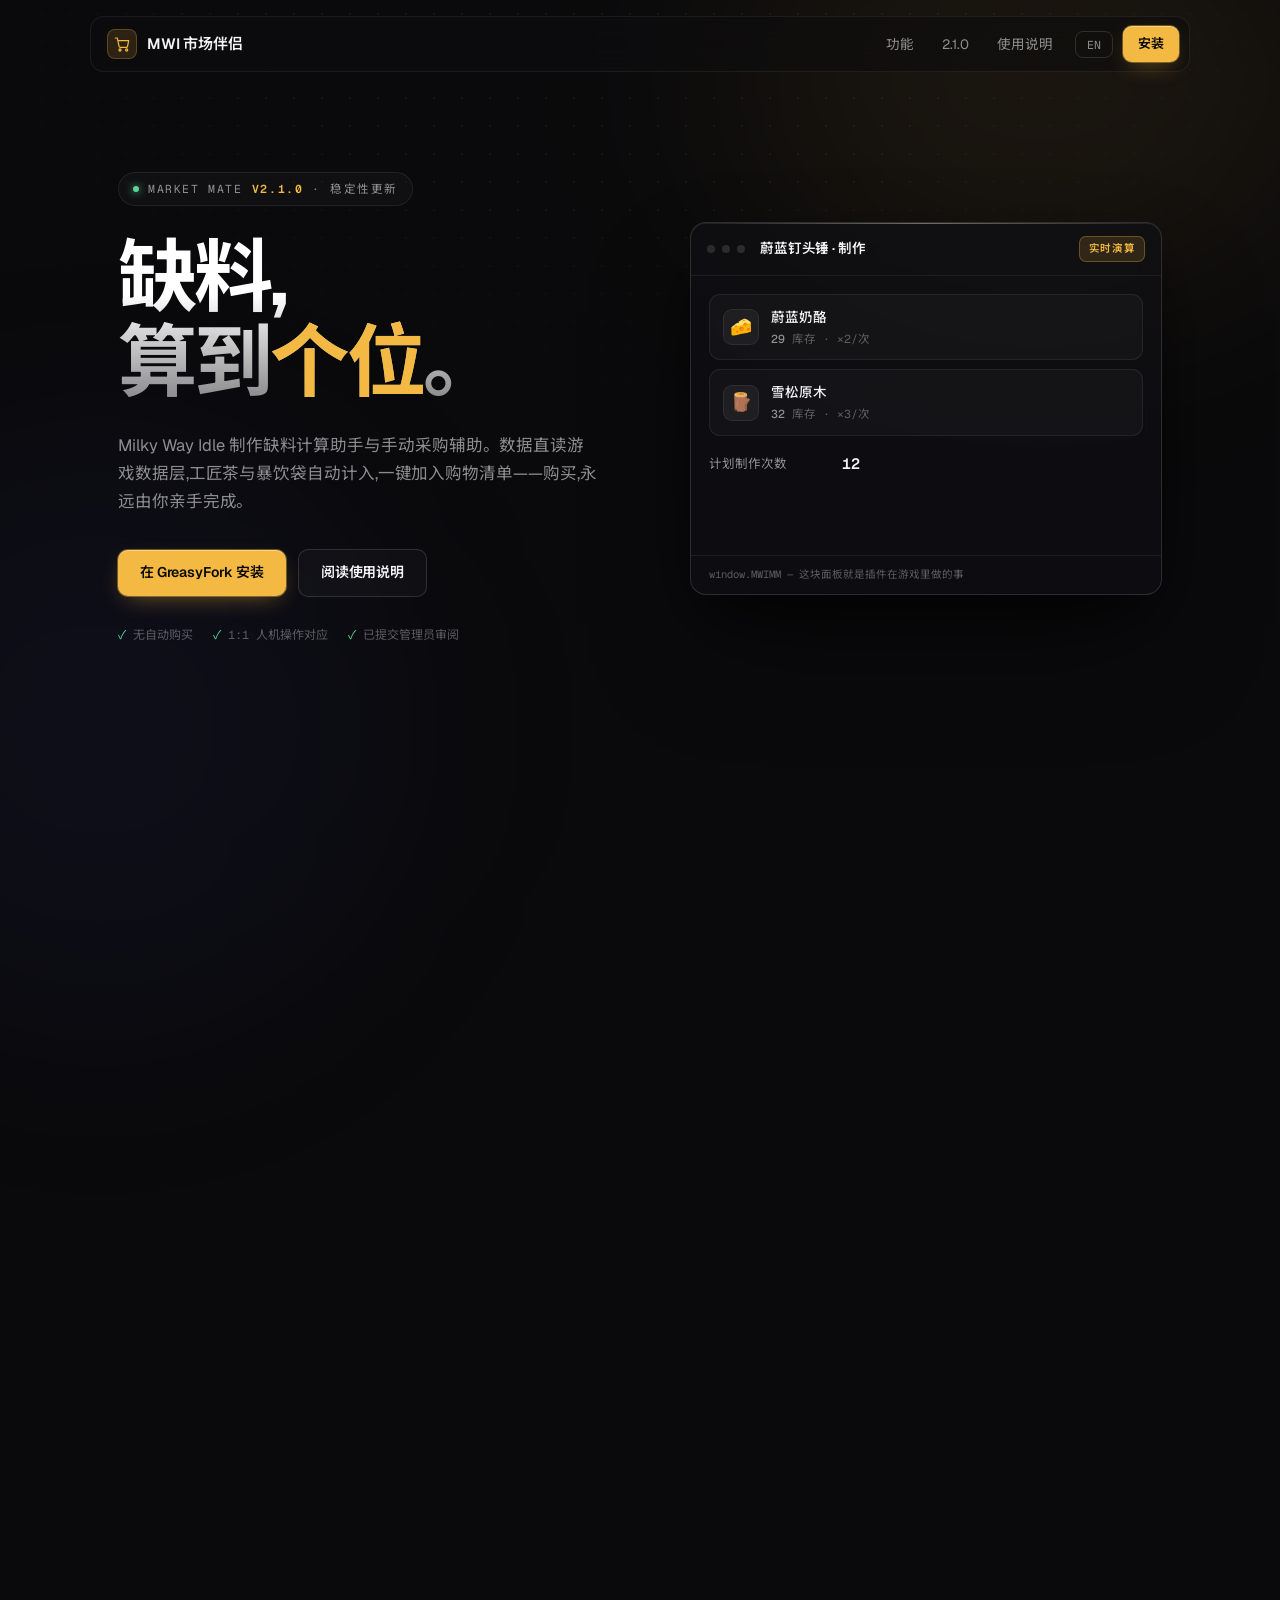
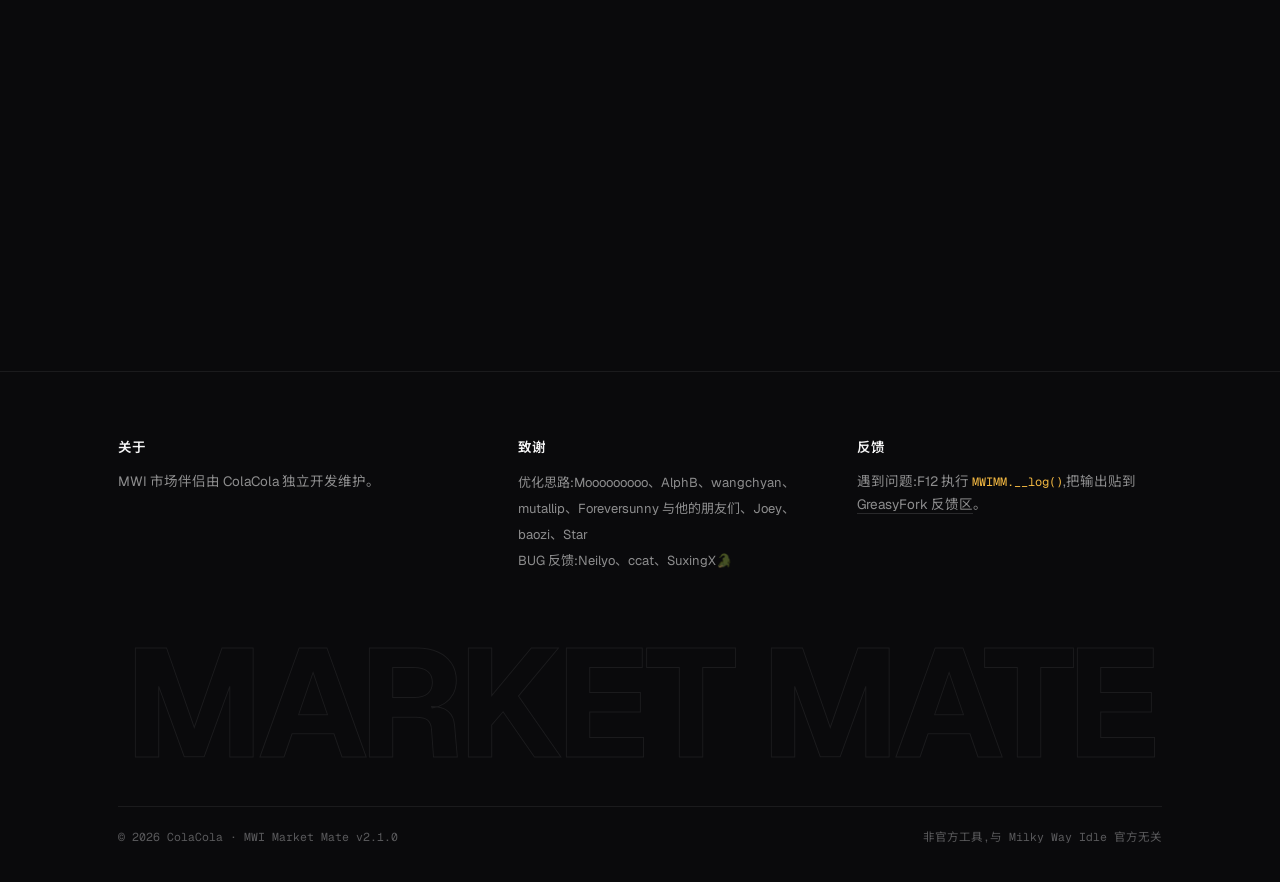
==== commit 997bb309: "Update index.html" ====
--- a/index.html
+++ b/index.html
@@ -151,9 +151,10 @@
 .stat:first-child .n{color:var(--acc)}
 .stat .l{font-size:12.5px;color:var(--dim);margin-top:7px}
 
-/* ── 2.0.0 ── */
+/* ── release ── */
 .rel{display:grid;grid-template-columns:repeat(2,1fr);gap:14px}
 .new{font-family:var(--mono);font-size:9.5px;letter-spacing:.1em;color:var(--acc);border:1px solid rgba(244,185,66,.35);background:var(--acc-dim);border-radius:6px;padding:2px 7px;vertical-align:3px;margin-left:9px}
+.fix{font-family:var(--mono);font-size:9.5px;letter-spacing:.1em;color:var(--red);border:1px solid rgba(255,107,126,.35);background:rgba(255,107,126,.1);border-radius:6px;padding:2px 7px;vertical-align:3px;margin-left:9px}
 
 /* ── 步骤 ── */
 .steps{display:grid;grid-template-columns:repeat(3,1fr);gap:14px;margin-top:40px}
@@ -205,7 +206,7 @@
     </a>
     <nav class="nav">
       <a href="#features" class="hidesm" data-i18n="nav_features">功能</a>
-      <a href="#v2" class="hidesm" data-i18n="nav_v2">2.0.0</a>
+      <a href="#v2" class="hidesm" data-i18n="nav_v2">2.1.0</a>
       <a href="/guide" data-i18n="nav_guide">使用说明</a>
       <button class="langbtn" id="langToggle">EN</button>
       <a class="btn pri" href="https://greasyfork.org/zh-CN/scripts/567386"><span data-i18n="nav_install">安装</span></a>
@@ -217,7 +218,7 @@
   <div class="blob amber"></div><div class="blob indigo"></div>
   <div class="wrap">
     <div>
-      <div class="eyebrow"><span class="dot"></span>MARKET MATE <b>v2.0.0</b> · <span data-i18n="eyebrow_rel">正式发行</span></div>
+      <div class="eyebrow"><span class="dot"></span>MARKET MATE <b>v2.1.0</b> · <span data-i18n="eyebrow_rel">稳定性更新</span></div>
       <h1 data-i18n-html="hero_h1">缺料,<br>算到<span class="gd">个位</span>。</h1>
       <p class="hero-sub" data-i18n="hero_sub">Milky Way Idle 制作缺料计算助手与手动采购辅助。数据直读游戏数据层,工匠茶与暴饮袋自动计入,一键加入购物清单——购买,永远由你亲手完成。</p>
       <div class="hero-cta">
@@ -317,14 +318,14 @@
 
 <section class="section" id="v2">
   <div class="wrap">
-    <div class="sec-eyebrow" data-reveal>RELEASE 2.0.0</div>
-    <h2 data-reveal style="--d:.05s" data-i18n="v2_h">2.0.0:架构升级 + 稳定性大修</h2>
-    <p class="sec-sub" data-reveal style="--d:.1s" data-i18n="v2_sub">十余轮候选版打磨后的正式发行版。完整更新日志见 GreasyFork 页面。</p>
+    <div class="sec-eyebrow" data-reveal>RELEASE 2.1.0</div>
+    <h2 data-reveal style="--d:.05s" data-i18n="v2_h">2.1.0:全面板覆盖,抗插件冲突</h2>
+    <p class="sec-sub" data-reveal style="--d:.1s" data-i18n="v2_sub">在 2.0.0 架构之上的稳定性强化版——补齐炼金 / 强化面板,并根治与第三方插件同开时的徽章冻结。完整更新日志见 GreasyFork 页面。</p>
     <div class="rel">
-      <div class="card" data-reveal><h3><span data-i18n="v2a_h">全新界面</span><span class="new">NEW</span></h3><p data-i18n="v2a_p">Shadow DOM 双形态壳,样式与游戏及其他插件彻底隔离;设置即时生效、自动保存。</p></div>
-      <div class="card" data-reveal style="--d:.06s"><h3><span data-i18n="v2b_h">炼金与弹窗支持</span><span class="new">NEW</span></h3><p data-i18n="v2b_p">点金/分解/转化按炼金语义正确计算;任意位置打开的详情弹窗同样获得徽章与清单面板。</p></div>
-      <div class="card" data-reveal style="--d:.04s"><h3 data-i18n="v2c_h">徽章自愈</h3><p data-i18n="v2c_p">任何插件以任何方式抹除徽章,最迟 1 秒自动补回——逐行完整性核对 + 每秒看门狗 + 后台切回即刷新。</p></div>
-      <div class="card" data-reveal style="--d:.1s"><h3 data-i18n="v2d_h">诊断四件套</h3><p data-i18n="v2d_p">__log / __probe / __key / __selftest,一句命令导出完整诊断,反馈问题从此只需一次粘贴。</p></div>
+      <div class="card" data-reveal><h3><span data-i18n="v2a_h">炼金 / 强化全覆盖</span><span class="fix">FIX</span></h3><p data-i18n="v2a_p">炼金(点金 / 分解 / 转化)与强化面板的徽章和「加入购物车」按钮不再缺失,与制作面板一致覆盖。</p></div>
+      <div class="card" data-reveal style="--d:.06s"><h3><span data-i18n="v2b_h">抗插件冲突</span><span class="fix">FIX</span></h3><p data-i18n="v2b_p">跳转市场往返后徽章不再冻结或消失,即便与会向面板注入内容的第三方插件同开——根治了刷新被 DOM 风暴「饿死」的根因。</p></div>
+      <div class="card" data-reveal style="--d:.04s"><h3><span data-i18n="v2c_h">数据层配方识别</span><span class="new">NEW</span></h3><p data-i18n="v2c_p">改用 React Fiber 读取确定的配方标识,不再依赖屏幕文本或类名推断——识别更稳,与其他插件共存更可靠。</p></div>
+      <div class="card" data-reveal style="--d:.1s"><h3 data-i18n="v2d_h">看门狗增强</h3><p data-i18n="v2d_p">市场弹窗开 / 关即时刷新、面板复用换配方强制重绘;__log() 新增去抖诊断计数,排查跨插件冲突更快。</p></div>
     </div>
   </div>
 </section>
@@ -339,7 +340,7 @@
       <div class="step" data-reveal style="--d:.14s"><div class="num">03</div><h3 data-i18n="i3_h">打开制作面板</h3><p data-i18n="i3_p">进入游戏,打开任意制作面板——徽章已经在等你了。</p></div>
     </div>
     <div class="install-cta" data-reveal>
-      <a class="btn pri" href="https://greasyfork.org/zh-CN/scripts/567386"><span data-i18n="cta_install2">前往 GreasyFork 安装 v2.0.0</span></a>
+      <a class="btn pri" href="https://greasyfork.org/zh-CN/scripts/567386"><span data-i18n="cta_install2">前往 GreasyFork 安装 v2.1.0</span></a>
     </div>
   </div>
 </section>
@@ -349,7 +350,7 @@
     <div class="cols">
       <div>
         <h4 data-i18n="ft_about">关于</h4>
-        <p data-i18n="ft_about_p">MWI 市场伴侣由 ColaCola 开发维护。算得对、打不死、看得清——这是 2.0.0 对你的三个承诺。</p>
+        <p data-i18n="ft_about_p">MWI 市场伴侣由 ColaCola 独立开发维护。</p>
       </div>
       <div>
         <h4 data-i18n="ft_thx">致谢</h4>
@@ -362,7 +363,7 @@
     </div>
     <div class="wordmark" aria-hidden="true">MARKET MATE</div>
     <div class="fine">
-      <span>© 2026 ColaCola · MWI Market Mate v2.0.0</span>
+      <span>© 2026 ColaCola · MWI Market Mate v2.1.0</span>
       <span data-i18n="ft_fine">非官方工具,与 Milky Way Idle 官方无关</span>
     </div>
   </div>
@@ -449,8 +450,8 @@
 
 /* 中英切换 */
 var EN={
-  brand:'MWI Market Mate', nav_features:'Features', nav_v2:'2.0.0', nav_guide:'Guide', nav_install:'Install',
-  eyebrow_rel:'OFFICIAL RELEASE',
+  brand:'MWI Market Mate', nav_features:'Features', nav_v2:'2.1.0', nav_guide:'Guide', nav_install:'Install',
+  eyebrow_rel:'STABILITY UPDATE',
   hero_h1:'Shortages,<br>down to the <span class="gd">last unit</span>.',
   hero_sub:'A crafting shortage calculator and manual purchasing assistant for Milky Way Idle. Reads the game data layer directly, factors in Artisan Tea and Guzzling Pouch, one click to the shopping list — purchasing always stays in your hands.',
   cta_install:'Install on GreasyFork', cta_guide:'Read the guide',
@@ -465,25 +466,25 @@
   comp_no_h:'What rule-breakers do', comp_no_p:'One-click batch purchasing of multiple items, sending bulk requests to the server — that is automation. This plugin doesn\'t do it. Ever.',
   comp_tail:'All purchases must be performed <b>manually</b> by the player.',
   feat_eyebrow:'FEATURES', feat_h:'Everything between "how much" and "bought"',
-  feat_sub:'Open any crafting panel and badges grow right on the material rows; shortages go to the list in one click, and the list walks you through the market — every step visible, every step yours.',
+  feat_sub:'Open any crafting panel and badges grow right on the material rows; shortages go to the list in one click, 和 the list walks you through the market — every step visible, every step yours.'，
   f1_h:'Shortage calc, to the unit', f1_p:'Reads the game data layer directly — no screen-text parsing. Artisan Tea and Guzzling Pouch auto-applied, optional Z-score margin (90%–99.9%); three-layer injection defense keeps numbers sane alongside other plugins.',
-  f2_h:'Full panel coverage', f2_p:'Crafting, alchemy (Coinify / Decompose / Transmute), house building, and detail popups opened from the market or inventory — badges everywhere.',
+  f2_h:'Full panel coverage', f2_p:'Crafting, alchemy (Coinify / Decompose / Transmute), house building, 和 detail popups opened from the market or inventory — badges everywhere.',
   f3_h:'Shopping list', f3_p:'Desktop rail / mobile drawer dual-form UI, live market prices and estimated total; precise WebSocket inventory tracking, auto-deduct on purchase, auto-collapse when done.',
   f4_h:'Purchasing pipeline', f4_p:'Market dialogs pre-fill quantities, a fulfilled banner queues the next item, a custom shortcut jumps straight there — all manually triggered by you.',
   f5_h:'Plans & upgrade chains', f5_p:'Crafting plans lock material inventory, fixing shared-material miscalculation for good; upgrade chain tree view with per-step plans, locks released on completion.',
   f6_h:'Interop & diagnostics', f6_p:'Public API <code>window.MWIMM</code> for other scripts; one <code>__log()</code> exports full diagnostics — reporting an issue is one paste away.',
   st1:'regression tests guard every release', st2:'automated actions — zero compromise', st3:'shortage error, accurate to the unit', st4:'languages, following the game',
-  v2_h:'2.0.0: architecture upgrade + stability overhaul', v2_sub:'The official release after a dozen candidate builds. Full changelog on GreasyFork.',
-  v2a_h:'Brand-new UI', v2a_p:'Shadow DOM dual-form shell, fully isolated from the game and other plugins; settings apply instantly and auto-save.',
-  v2b_h:'Alchemy & popup support', v2b_p:'Coinify / Decompose / Transmute calculated with correct alchemy semantics; detail popups opened anywhere get badges and the list panel.',
-  v2c_h:'Badge self-healing', v2c_p:'If anything wipes the badges by any means, they\'re restored within 1 second — per-row integrity checks + a per-second watchdog + refresh on tab re-focus.',
-  v2d_h:'Diagnostics suite', v2d_p:'__log / __probe / __key / __selftest — one command exports full diagnostics; reporting an issue is one paste away.',
+  v2_h:'2.1.0: full panel coverage, conflict-proof', v2_sub:'A stability-focused release on top of the 2.0.0 architecture — alchemy / enhancement panels covered, 和 badge-freezing alongside third-party plugins eliminated. Full changelog on GreasyFork.',
+  v2a_h:'Alchemy & enhancement covered', v2a_p:'Badges and the "Add to cart" button no longer go missing on alchemy (Coinify / Decompose / Transmute) and enhancement panels — the same coverage as crafting.',
+  v2b_h:'Conflict-proof', v2b_p:'After a market round-trip, badges no longer freeze or vanish — even alongside plugins that inject content into the panel. The refresh-starvation root cause behind it is fixed for good.',
+  v2c_h:'Data-layer recipe ID', v2c_p:'Recipe identity is now read via React Fiber instead of inferred from on-screen text or class names — more robust detection and coexistence with other plugins.',
+  v2d_h:'Watchdog upgrades', v2d_p:'Instant refresh when the market dialog opens / closes, a forced redraw when a reused panel switches recipe; __log() gains a debounce diagnostic counter.',
   ins_eyebrow:'INSTALL', ins_h:'Set up in two minutes',
   i1_h:'Install a script manager', i1_p:'Add the Tampermonkey extension to your browser — Chrome, Edge or Firefox.',
   i2_h:'Install Market Mate', i2_p:'Open the GreasyFork page and click "Install this script". Zero configuration.',
   i3_h:'Open a crafting panel', i3_p:'Enter the game and open any crafting panel — the badges are already waiting.',
-  cta_install2:'Install v2.0.0 on GreasyFork',
-  ft_about:'About', ft_about_p:'MWI Market Mate is built and maintained by ColaCola. Accurate, unkillable, observable — the three promises of 2.0.0.',
+  cta_install2:'Install v2.1.0 on GreasyFork',
+  ft_about:'About', ft_about_p:'MWI Market Mate is built and maintained by ColaCola. Accurate, unkillable, observable — the three promises of 2.1.0.',
   ft_thx:'Acknowledgments', ft_thx_p:'Ideas: Mooooooooo, AlphB, wangchyan, mutallip, Foreversunny & friends, Joey, baozi, Star<br>Bug reports: Neilyo, ccat, SuxingX🐊',
   ft_fb:'Feedback', ft_fb_p:'Hit a problem? Run <code>MWIMM.__log()</code> in F12 and paste the output on the <a href="https://greasyfork.org/en/scripts/567386/feedback">GreasyFork feedback page</a>.',
   ft_fine:'Unofficial tool, not affiliated with Milky Way Idle'
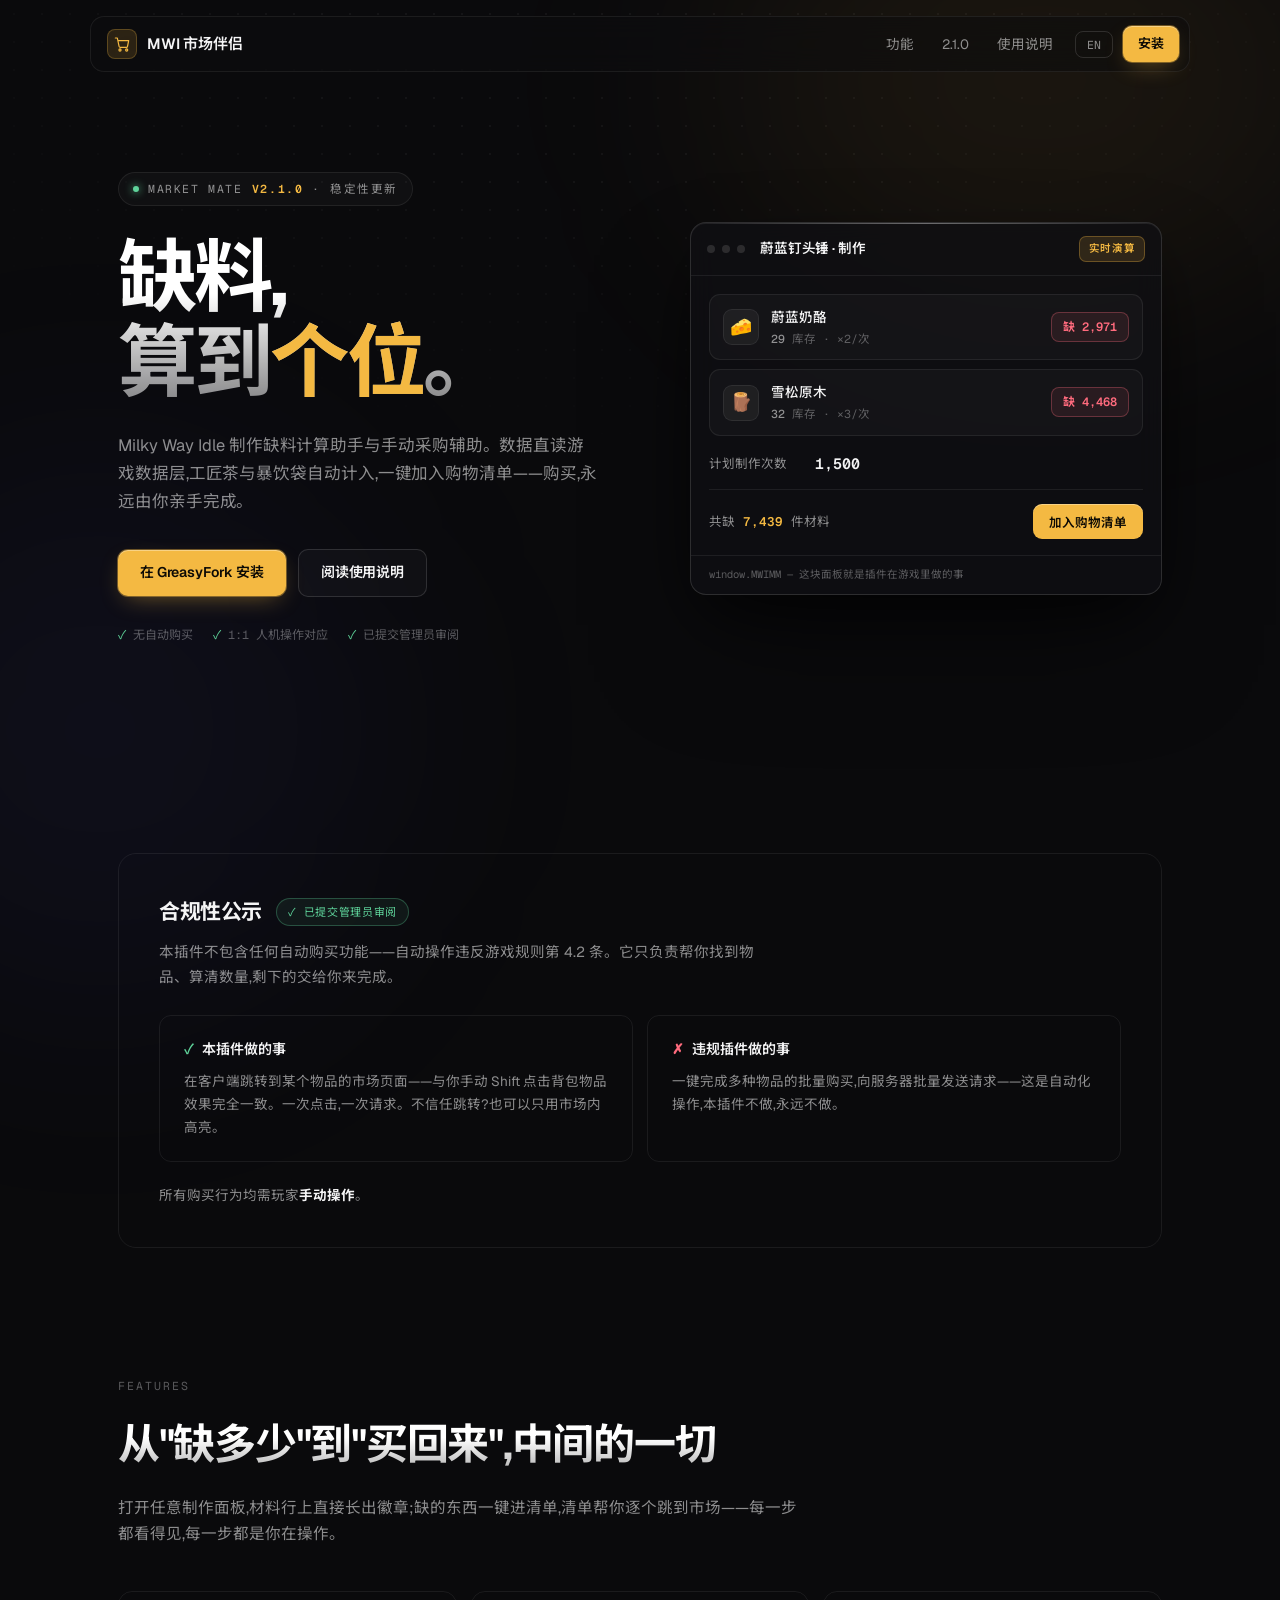
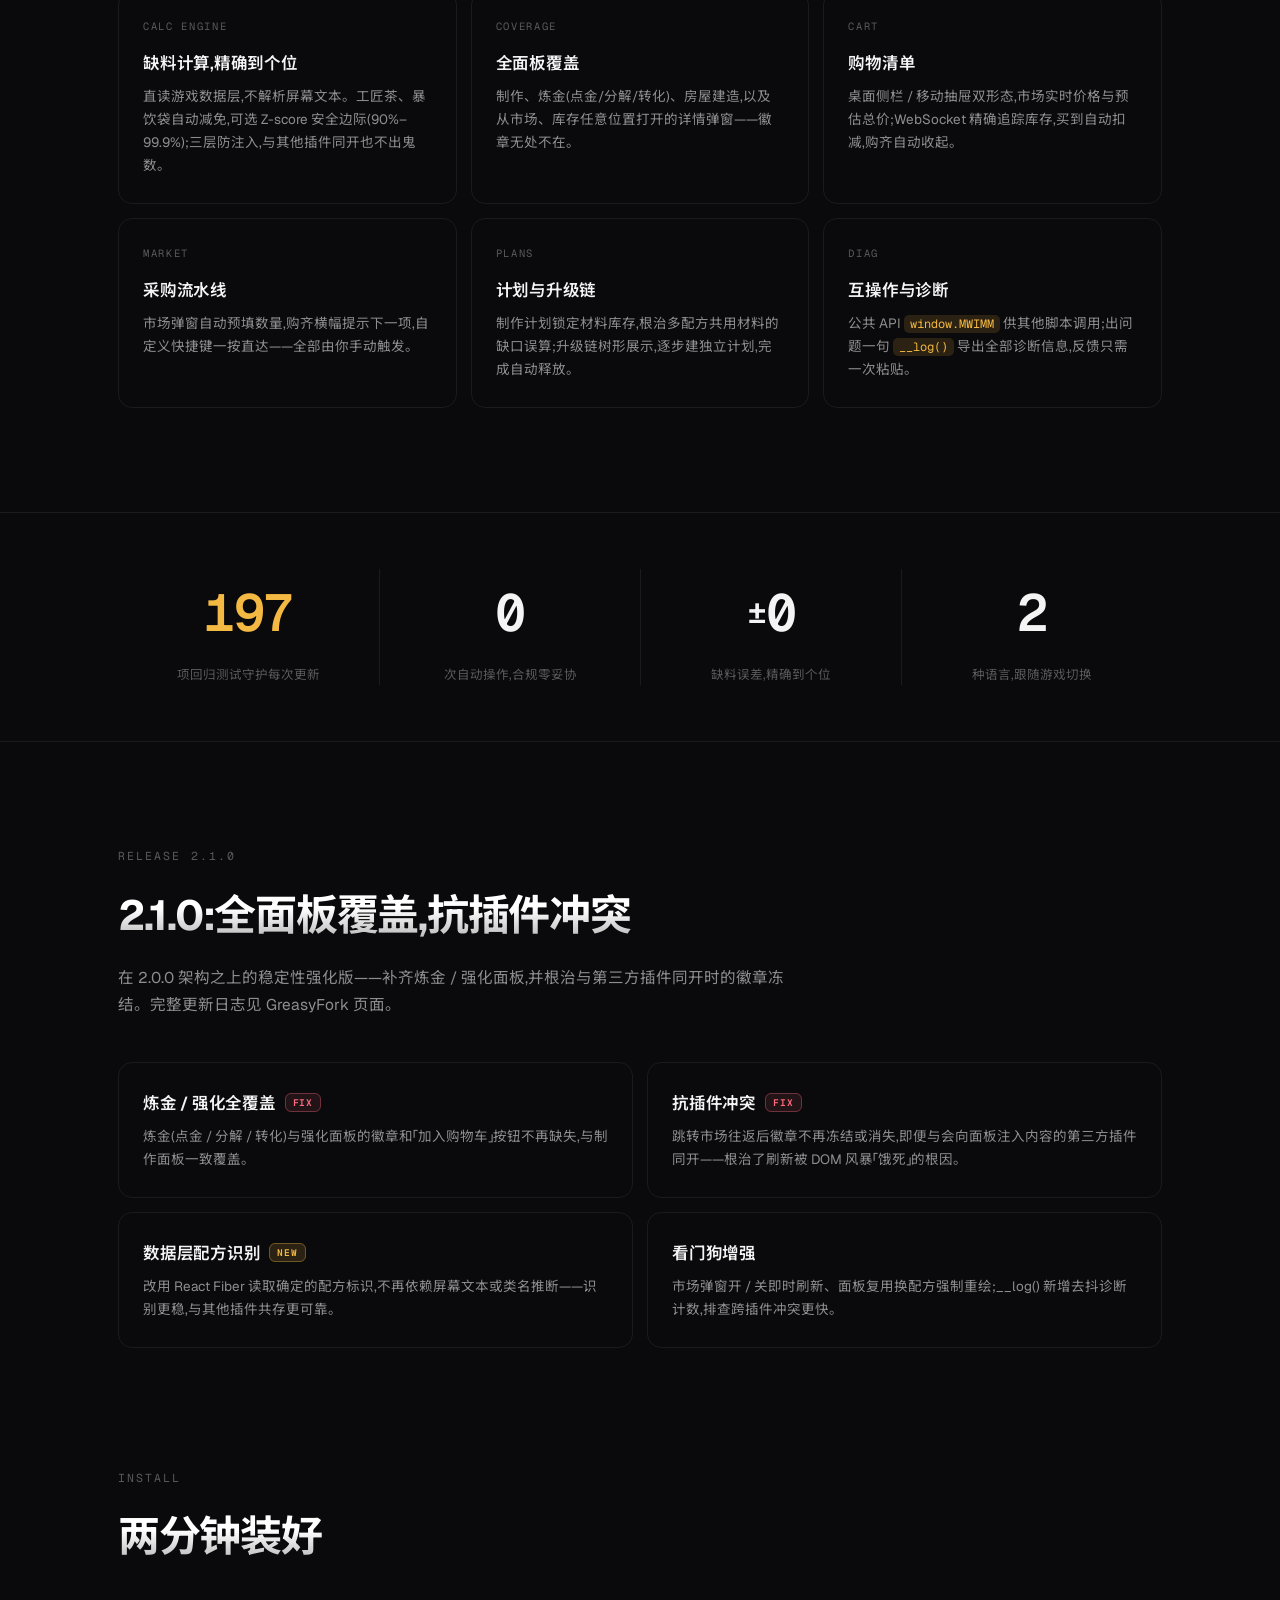
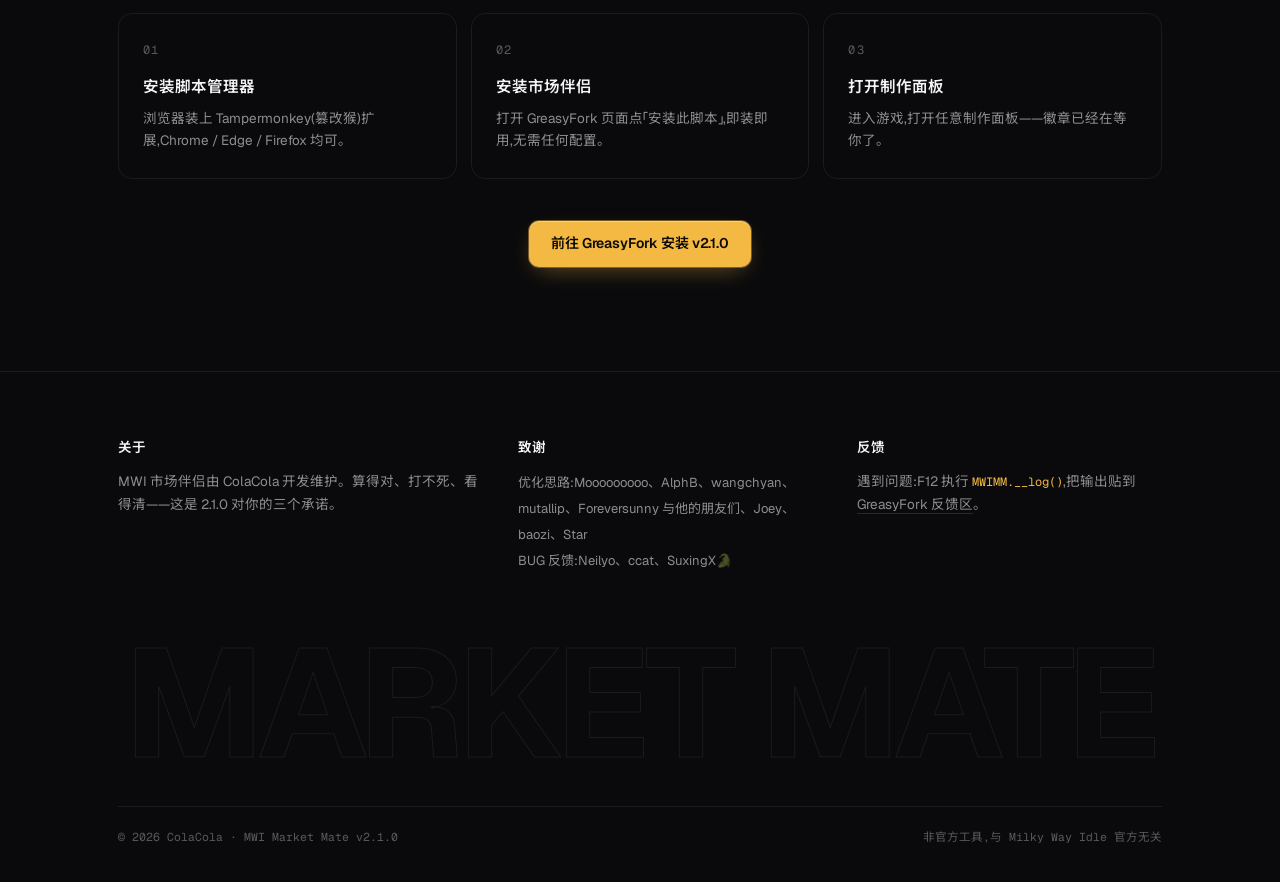
==== commit 29e53aeb: "Revise about section and fix grammar in features Updated the content in the about section and fixed " ====
--- a/index.html
+++ b/index.html
@@ -350,7 +350,7 @@
     <div class="cols">
       <div>
         <h4 data-i18n="ft_about">关于</h4>
-        <p data-i18n="ft_about_p">MWI 市场伴侣由 ColaCola 独立开发维护。</p>
+        <p data-i18n="ft_about_p">MWI 市场伴侣由 ColaCola 开发维护。算得对、打不死、看得清——这是 2.1.0 对你的三个承诺。</p>
       </div>
       <div>
         <h4 data-i18n="ft_thx">致谢</h4>
@@ -466,15 +466,15 @@
   comp_no_h:'What rule-breakers do', comp_no_p:'One-click batch purchasing of multiple items, sending bulk requests to the server — that is automation. This plugin doesn\'t do it. Ever.',
   comp_tail:'All purchases must be performed <b>manually</b> by the player.',
   feat_eyebrow:'FEATURES', feat_h:'Everything between "how much" and "bought"',
-  feat_sub:'Open any crafting panel and badges grow right on the material rows; shortages go to the list in one click, 和 the list walks you through the market — every step visible, every step yours.'，
+  feat_sub:'Open any crafting panel and badges grow right on the material rows; shortages go to the list in one click, and the list walks you through the market — every step visible, every step yours.',
   f1_h:'Shortage calc, to the unit', f1_p:'Reads the game data layer directly — no screen-text parsing. Artisan Tea and Guzzling Pouch auto-applied, optional Z-score margin (90%–99.9%); three-layer injection defense keeps numbers sane alongside other plugins.',
-  f2_h:'Full panel coverage', f2_p:'Crafting, alchemy (Coinify / Decompose / Transmute), house building, 和 detail popups opened from the market or inventory — badges everywhere.',
+  f2_h:'Full panel coverage', f2_p:'Crafting, alchemy (Coinify / Decompose / Transmute), house building, and detail popups opened from the market or inventory — badges everywhere.',
   f3_h:'Shopping list', f3_p:'Desktop rail / mobile drawer dual-form UI, live market prices and estimated total; precise WebSocket inventory tracking, auto-deduct on purchase, auto-collapse when done.',
   f4_h:'Purchasing pipeline', f4_p:'Market dialogs pre-fill quantities, a fulfilled banner queues the next item, a custom shortcut jumps straight there — all manually triggered by you.',
   f5_h:'Plans & upgrade chains', f5_p:'Crafting plans lock material inventory, fixing shared-material miscalculation for good; upgrade chain tree view with per-step plans, locks released on completion.',
   f6_h:'Interop & diagnostics', f6_p:'Public API <code>window.MWIMM</code> for other scripts; one <code>__log()</code> exports full diagnostics — reporting an issue is one paste away.',
   st1:'regression tests guard every release', st2:'automated actions — zero compromise', st3:'shortage error, accurate to the unit', st4:'languages, following the game',
-  v2_h:'2.1.0: full panel coverage, conflict-proof', v2_sub:'A stability-focused release on top of the 2.0.0 architecture — alchemy / enhancement panels covered, 和 badge-freezing alongside third-party plugins eliminated. Full changelog on GreasyFork.',
+  v2_h:'2.1.0: full panel coverage, conflict-proof', v2_sub:'A stability-focused release on top of the 2.0.0 architecture — alchemy / enhancement panels covered, and badge-freezing alongside third-party plugins eliminated. Full changelog on GreasyFork.',
   v2a_h:'Alchemy & enhancement covered', v2a_p:'Badges and the "Add to cart" button no longer go missing on alchemy (Coinify / Decompose / Transmute) and enhancement panels — the same coverage as crafting.',
   v2b_h:'Conflict-proof', v2b_p:'After a market round-trip, badges no longer freeze or vanish — even alongside plugins that inject content into the panel. The refresh-starvation root cause behind it is fixed for good.',
   v2c_h:'Data-layer recipe ID', v2c_p:'Recipe identity is now read via React Fiber instead of inferred from on-screen text or class names — more robust detection and coexistence with other plugins.',
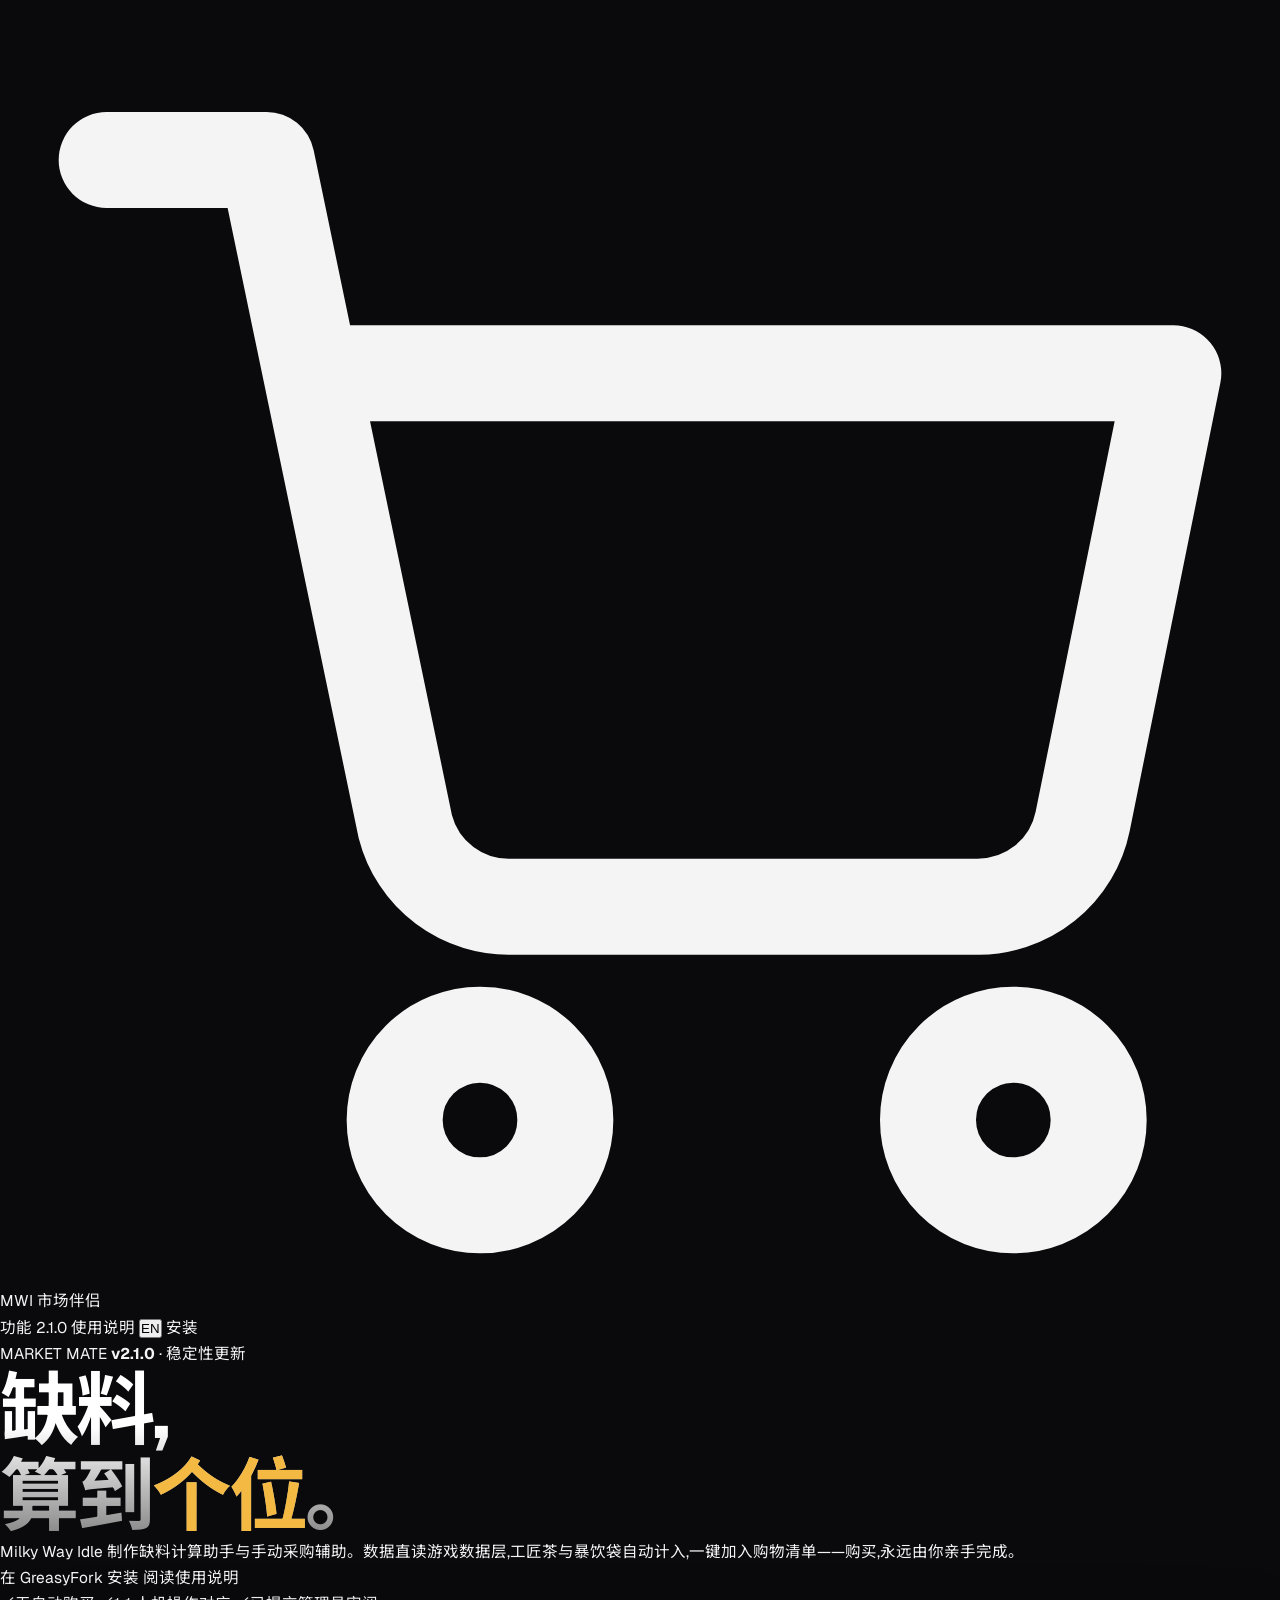
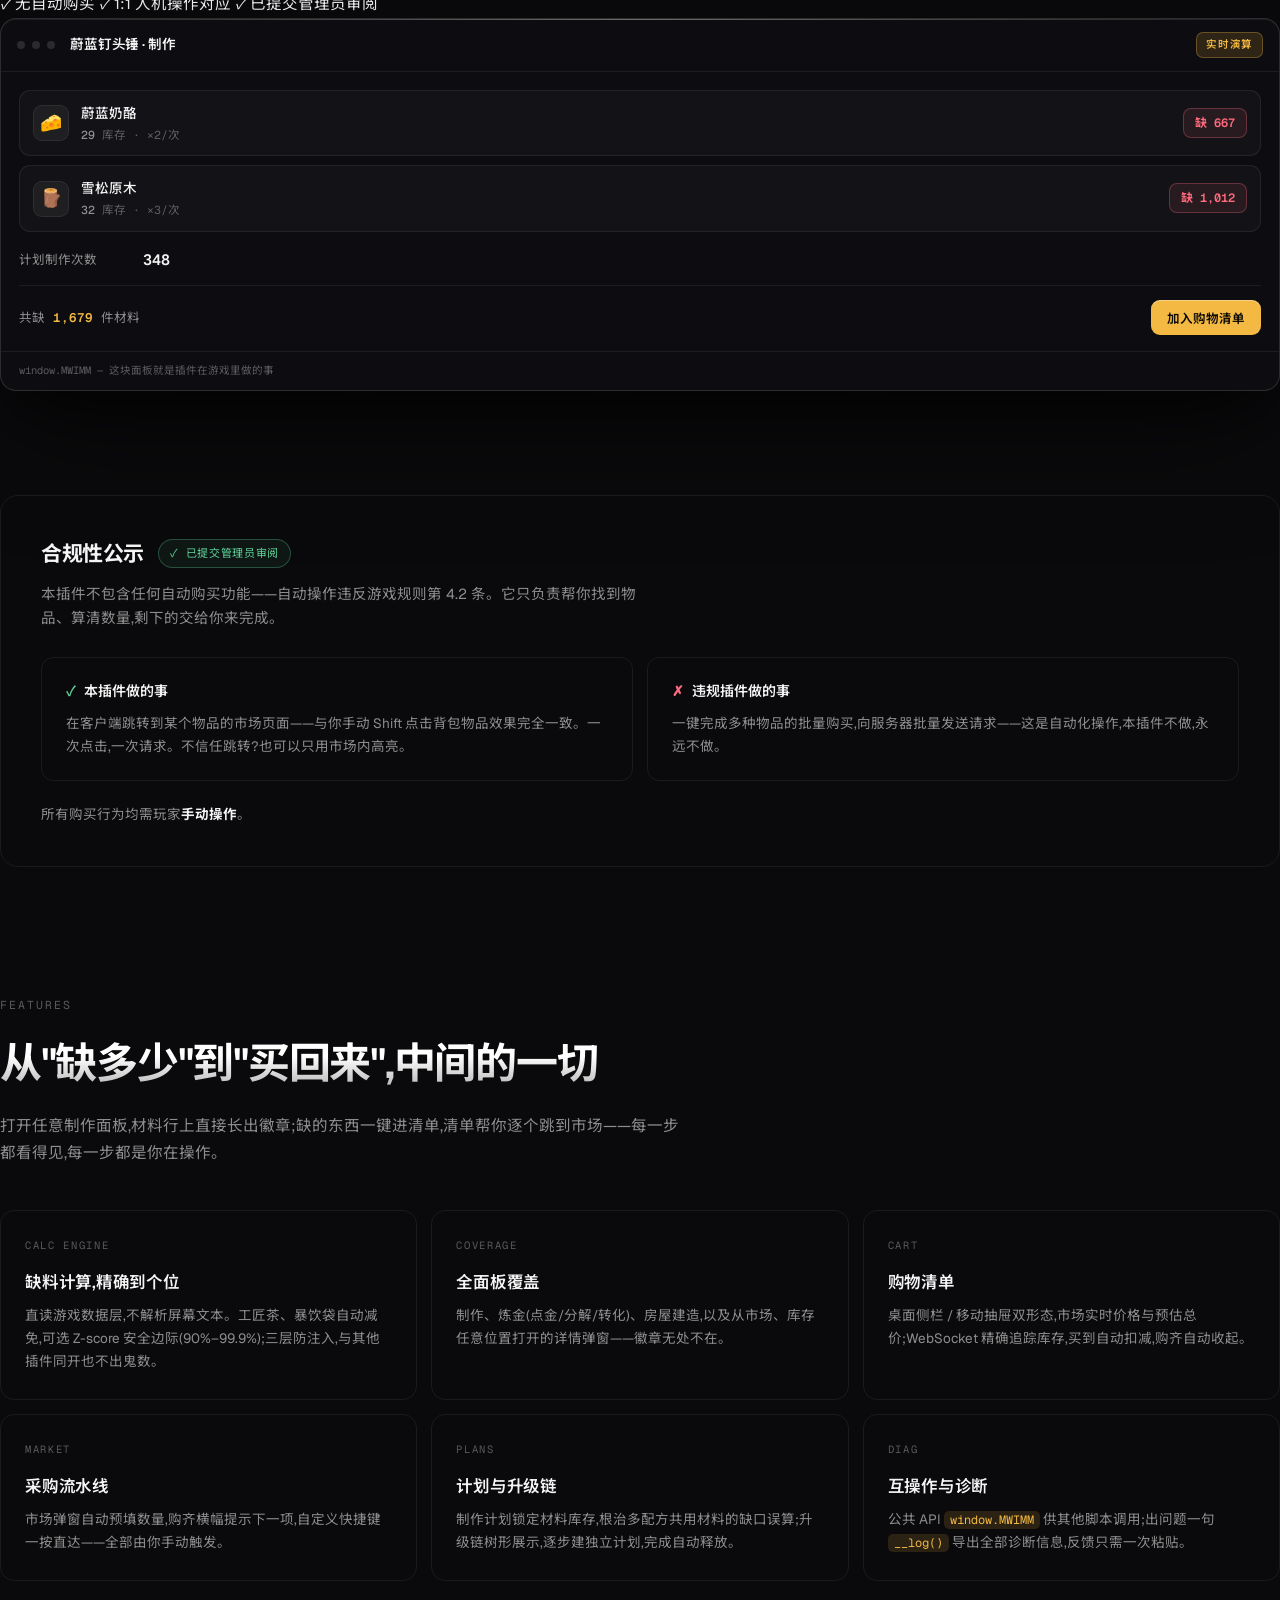
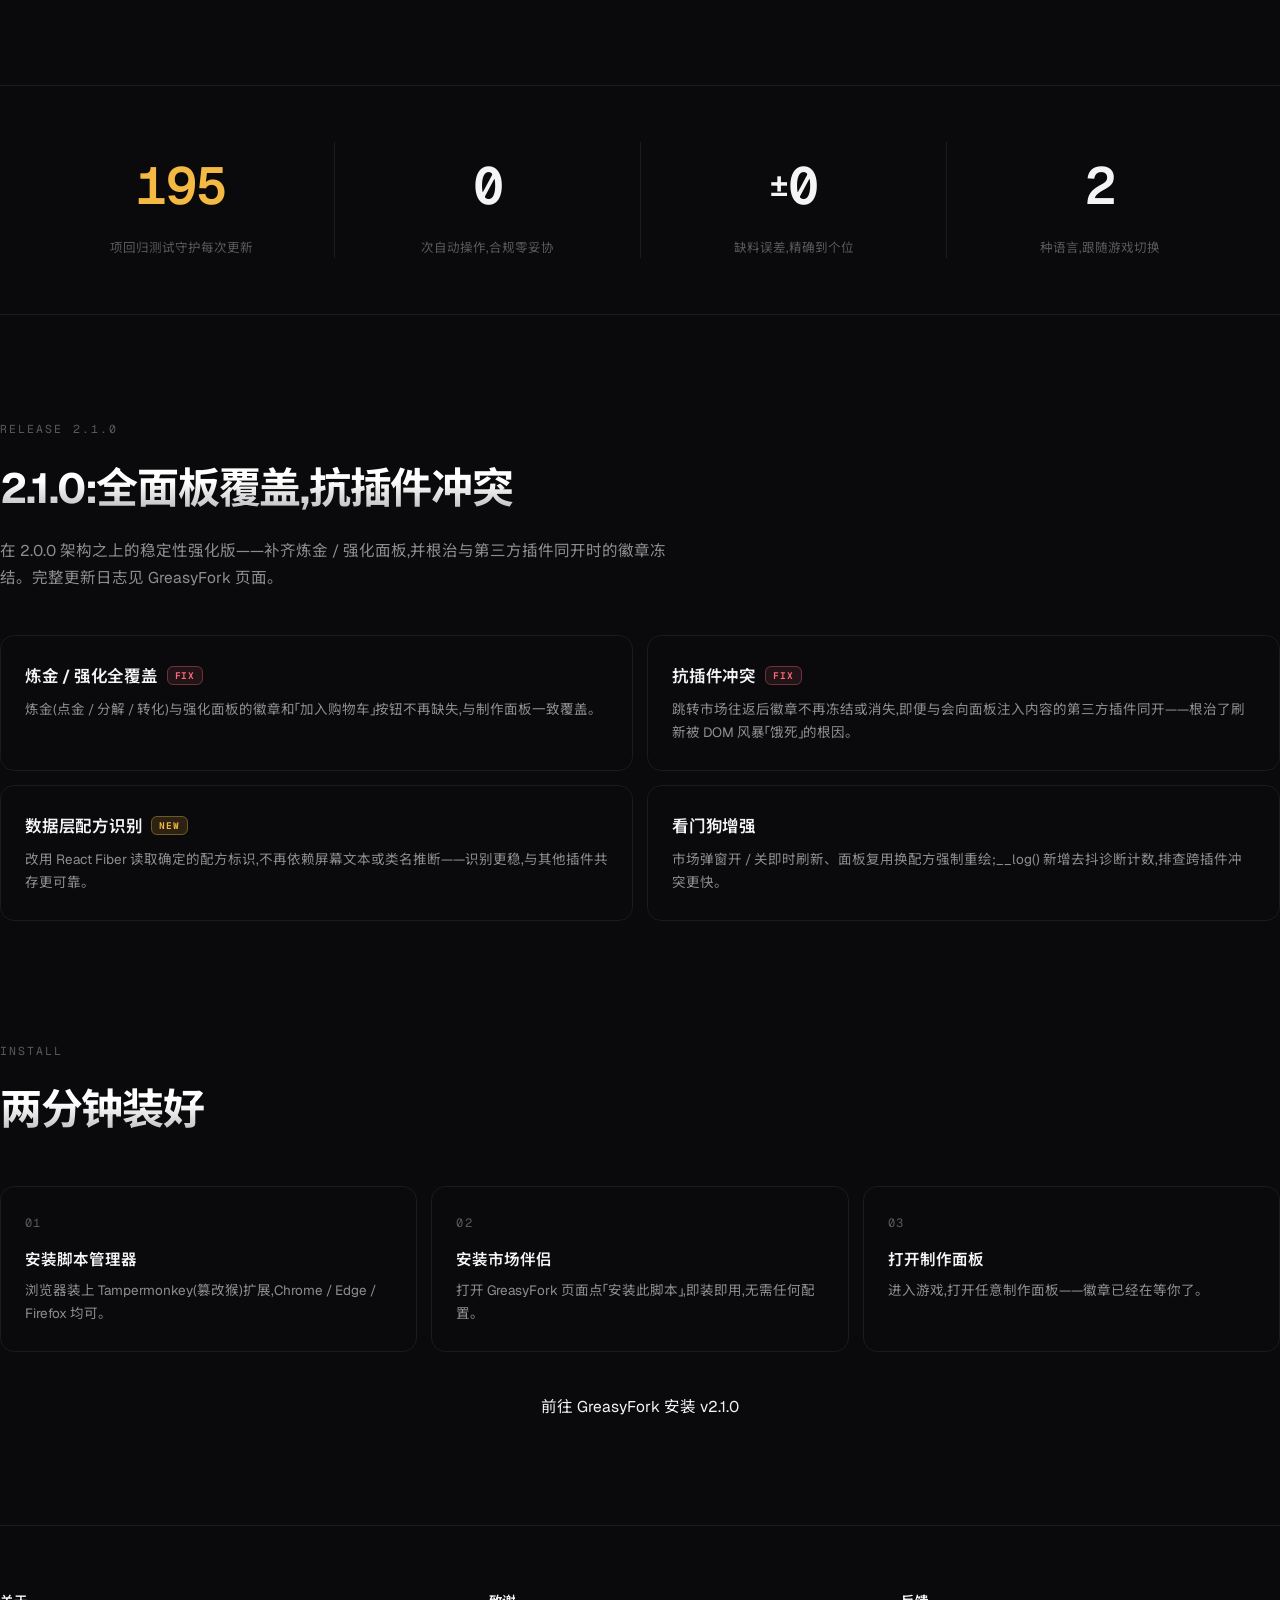
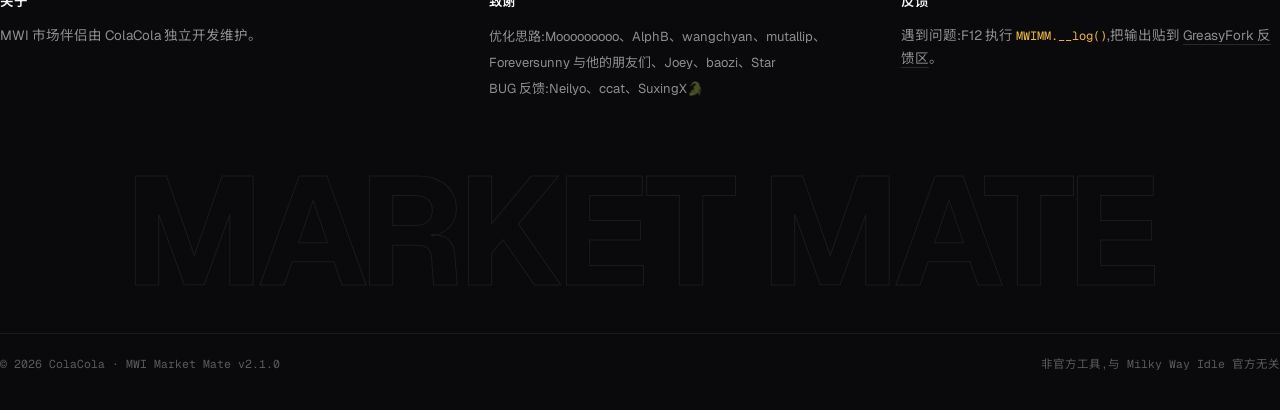
==== commit 0bd920da: "Update index.html" ====
--- a/index.html
+++ b/index.html
@@ -26,55 +26,55 @@
 ::selection{background:var(--acc);color:#0a0a0c}
 a{color:var(--text);text-decoration:none}
 a:focus-visible,button:focus-visible,input:focus-visible{outline:2px solid var(--acc);outline-offset:3px;border-radius:4px}
-.wrap{max-width:1100px;margin:0 auto;padding:0 28px}
+。wrap{max-width:1100px;margin:0 auto;padding:0 28px}
 
 /* ── 多层背景:点阵网格 + 噪点 + 环境光 ── */
-.bg-grid{position:fixed;inset:0;z-index:-3;background-image:radial-gradient(circle,rgba(255,255,255,.045) 1px,transparent 1px);background-size:28px 28px;
+。bg-grid{position:fixed;inset:0;z-index:-3;background-image:radial-gradient(circle,rgba(255,255,255,.045) 1px,transparent 1px);background-size:28px 28px;
   -webkit-mask-image:radial-gradient(ellipse 90% 70% at 50% 0%,#000 30%,transparent 75%);mask-image:radial-gradient(ellipse 90% 70% at 50% 0%,#000 30%,transparent 75%)}
 
-.blob{position:absolute;border-radius:50%;filter:blur(120px);pointer-events:none;z-index:-2}
-.blob.amber{width:640px;height:440px;background:rgba(244,185,66,.07);animation:drift 22s ease-in-out infinite alternate}
-.blob.indigo{width:560px;height:560px;background:rgba(99,102,241,.055);animation:drift 26s ease-in-out infinite alternate-reverse}
+。blob{position:absolute;border-radius:50%;filter:blur(120px);pointer-events:none;z-index:-2}
+。blob.amber{width:640px;height:440px;background:rgba(244,185,66,.07);animation:drift 22s ease-in-out infinite alternate}
+。blob。indigo{width:560px;height:560px;background:rgba(99,102,241,.055);animation:drift 26s ease-in-out infinite alternate-reverse}
 @keyframes drift{to{transform:translate(60px,40px) scale(1.12)}}
 
 /* ── 顶栏 ── */
-.topbar{position:fixed;top:16px;left:50%;transform:translateX(-50%);z-index:100;width:min(1100px,calc(100% - 28px));
+。topbar{position:fixed;top:16px;left:50%;transform:translateX(-50%);z-index:100;width:min(1100px,calc(100% - 28px));
   background:rgba(13,13,16,.62);backdrop-filter:blur(16px) saturate(1.4);-webkit-backdrop-filter:blur(16px) saturate(1.4);
   border:1px solid var(--hair);border-radius:14px}
-.topbar .in{display:flex;align-items:center;gap:24px;height:54px;padding:0 10px 0 16px}
-.brand{display:flex;align-items:center;gap:10px;font-weight:600;font-size:15px;letter-spacing:-.01em}
-.brand .mark{width:30px;height:30px;border-radius:8px;display:grid;place-items:center;background:var(--acc-dim);border:1px solid rgba(244,185,66,.25);color:var(--acc)}
-.brand .mark svg{width:16px;height:16px}
-.nav{display:flex;gap:4px;margin-left:auto;align-items:center;font-size:13.5px}
-.nav>a{color:var(--mut);padding:6px 12px;border-radius:8px;transition:color .15s,background .15s}
-.nav>a:hover{color:var(--text);background:var(--srf2)}
-.langbtn{background:none;border:1px solid var(--hair2);color:var(--mut);font-family:var(--mono);font-size:11.5px;padding:5px 11px;border-radius:8px;cursor:pointer;transition:all .15s;margin:0 6px}
-.langbtn:hover{color:var(--text);border-color:rgba(255,255,255,.3)}
+。topbar .in{display:flex;align-items:center;gap:24px;height:54px;padding:0 10px 0 16px}
+。brand{display:flex;align-items:center;gap:10px;font-weight:600;font-size:15px;letter-spacing:-.01em}
+。brand .mark{width:30px;height:30px;border-radius:8px;display:grid;place-items:center;background:var(--acc-dim);border:1px solid rgba(244,185,66,.25);color:var(--acc)}
+。brand .mark svg{width:16px;height:16px}
+。nav{display:flex;gap:4px;margin-left:auto;align-items:center;font-size:13.5px}
+。nav>a{color:var(--mut);padding:6px 12px;border-radius:8px;transition:color .15s,background .15s}
+。nav>a:hover{color:var(--text);background:var(--srf2)}
+。langbtn{background:none;border:1px solid var(--hair2);color:var(--mut);font-family:var(--mono);font-size:11.5px;padding:5px 11px;border-radius:8px;cursor:pointer;transition:all .15s;margin:0 6px}
+。langbtn:hover{color:var(--text);border-color:rgba(255,255,255,.3)}
 
 /* ── 按钮 ── */
-.btn{position:relative;display:inline-flex;align-items:center;gap:8px;padding:11px 22px;border-radius:10px;font-weight:600;font-size:14px;letter-spacing:-.01em;transition:all .2s var(--ease);overflow:hidden}
-.btn.pri{background:var(--acc);color:#0c0a05;box-shadow:0 0 0 1px rgba(244,185,66,.4),0 8px 24px -8px rgba(244,185,66,.45),inset 0 1px 0 rgba(255,255,255,.35)}
-.btn.pri:hover{transform:translateY(-1px);box-shadow:0 0 0 1px rgba(244,185,66,.55),0 14px 32px -8px rgba(244,185,66,.55),inset 0 1px 0 rgba(255,255,255,.35)}
-.btn.sec{color:var(--text);background:var(--srf);border:1px solid var(--hair2)}
-.btn.sec:hover{background:var(--srf2);border-color:rgba(255,255,255,.22);transform:translateY(-1px)}
-.topbar .btn{padding:7px 15px;font-size:13px;border-radius:9px}
+。btn{position:relative;display:inline-flex;align-items:center;gap:8px;padding:11px 22px;border-radius:10px;font-weight:600;font-size:14px;letter-spacing:-.01em;transition:all .2s var(--ease);overflow:hidden}
+。btn.pri{background:var(--acc);color:#0c0a05;box-shadow:0 0 0 1px rgba(244,185,66,.4),0 8px 24px -8px rgba(244,185,66,.45),inset 0 1px 0 rgba(255,255,255,.35)}
+。btn.pri:hover{transform:translateY(-1px);box-shadow:0 0 0 1px rgba(244,185,66,.55),0 14px 32px -8px rgba(244,185,66,.55),inset 0 1px 0 rgba(255,255,255,.35)}
+。btn.sec{color:var(--text);background:var(--srf);border:1px solid var(--hair2)}
+。btn.sec:hover{background:var(--srf2);border-color:rgba(255,255,255,.22);transform:translateY(-1px)}
+。topbar .btn{padding:7px 15px;font-size:13px;border-radius:9px}
 
 /* ── HERO ── */
-.hero{position:relative;padding:172px 0 104px;overflow:visible}
-.hero .blob.amber{top:-140px;right:-80px}
-.hero .blob.indigo{bottom:-260px;left:-180px}
-.hero .wrap{display:grid;grid-template-columns:1.04fr .96fr;gap:60px;align-items:center}
-.eyebrow{display:inline-flex;align-items:center;gap:9px;font-family:var(--mono);font-size:11.5px;letter-spacing:.14em;color:var(--mut);text-transform:uppercase;border:1px solid var(--hair);border-radius:99px;padding:6px 14px;margin-bottom:28px;background:var(--srf)}
-.eyebrow .dot{width:6px;height:6px;border-radius:50%;background:var(--green);box-shadow:0 0 8px var(--green)}
-.eyebrow b{color:var(--acc);font-weight:600}
+。hero{position:relative;padding:172px 0 104px;overflow:visible}
+。hero .blob.amber{top:-140px;right:-80px}
+。hero .blob.indigo{bottom:-260px;left:-180px}
+。hero .wrap{display:grid;grid-template-columns:1.04fr .96fr;gap:60px;align-items:center}
+。eyebrow{display:inline-flex;align-items:center;gap:9px;font-family:var(--mono);font-size:11.5px;letter-spacing:.14em;color:var(--mut);text-transform:uppercase;border:1px solid var(--hair);border-radius:99px;padding:6px 14px;margin-bottom:28px;background:var(--srf)}
+。eyebrow .dot{width:6px;height:6px;border-radius:50%;background:var(--green);box-shadow:0 0 8px var(--green)}
+。eyebrow b{color:var(--acc);font-weight:600}
 h1{font-weight:700;font-size:clamp(44px,6.2vw,82px);line-height:1.08;letter-spacing:-.035em;
   background:linear-gradient(180deg,#fff 35%,rgba(255,255,255,.5));-webkit-background-clip:text;background-clip:text;color:transparent}
 h1 .gd{background:none;-webkit-text-fill-color:var(--acc);color:var(--acc)}
-.hero-sub{margin:26px 0 34px;color:var(--mut);font-size:16.5px;max-width:29em;letter-spacing:-.005em}
-.hero-cta{display:flex;gap:12px;flex-wrap:wrap;align-items:center}
-.hero-note{display:flex;gap:20px;flex-wrap:wrap;font-family:var(--mono);font-size:12px;color:var(--dim);margin-top:28px}
-.hero-note span{display:inline-flex;align-items:center;gap:7px}
-.hero-note i{font-style:normal;color:var(--green)}
+。hero-sub{margin:26px 0 34px;color:var(--mut);font-size:16.5px;max-width:29em;letter-spacing:-.005em}
+。hero-cta{display:flex;gap:12px;flex-wrap:wrap;align-items:center}
+。hero-note{display:flex;gap:20px;flex-wrap:wrap;font-family:var(--mono);font-size:12px;color:var(--dim);margin-top:28px}
+。hero-note span{display:inline-flex;align-items:center;gap:7px}
+。hero-note i{font-style:normal;color:var(--green)}
 
 /* ── 活体演示 ── */
 .demo-stage{perspective:1600px}
@@ -350,7 +350,7 @@
     <div class="cols">
       <div>
         <h4 data-i18n="ft_about">关于</h4>
-        <p data-i18n="ft_about_p">MWI 市场伴侣由 ColaCola 开发维护。算得对、打不死、看得清——这是 2.1.0 对你的三个承诺。</p>
+        <p data-i18n="ft_about_p">MWI 市场伴侣由 ColaCola 独立开发维护。</p>
       </div>
       <div>
         <h4 data-i18n="ft_thx">致谢</h4>
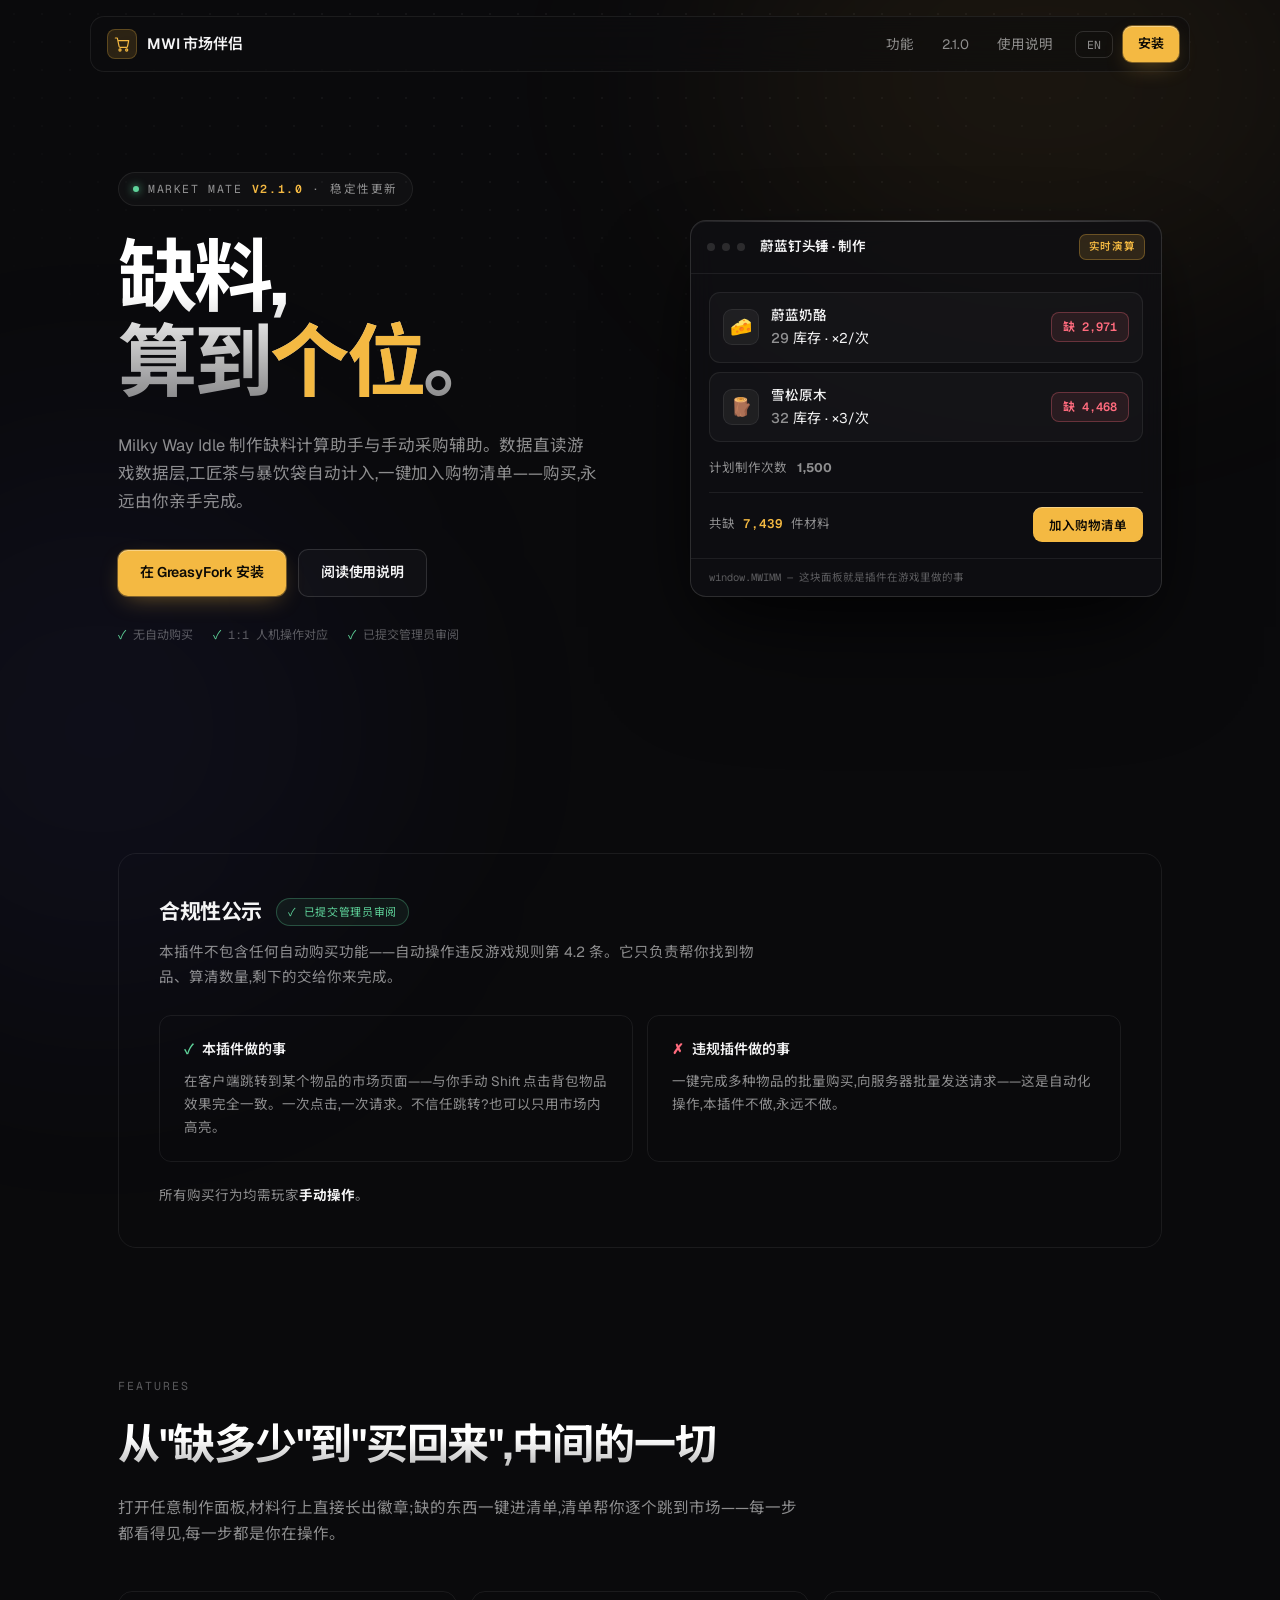
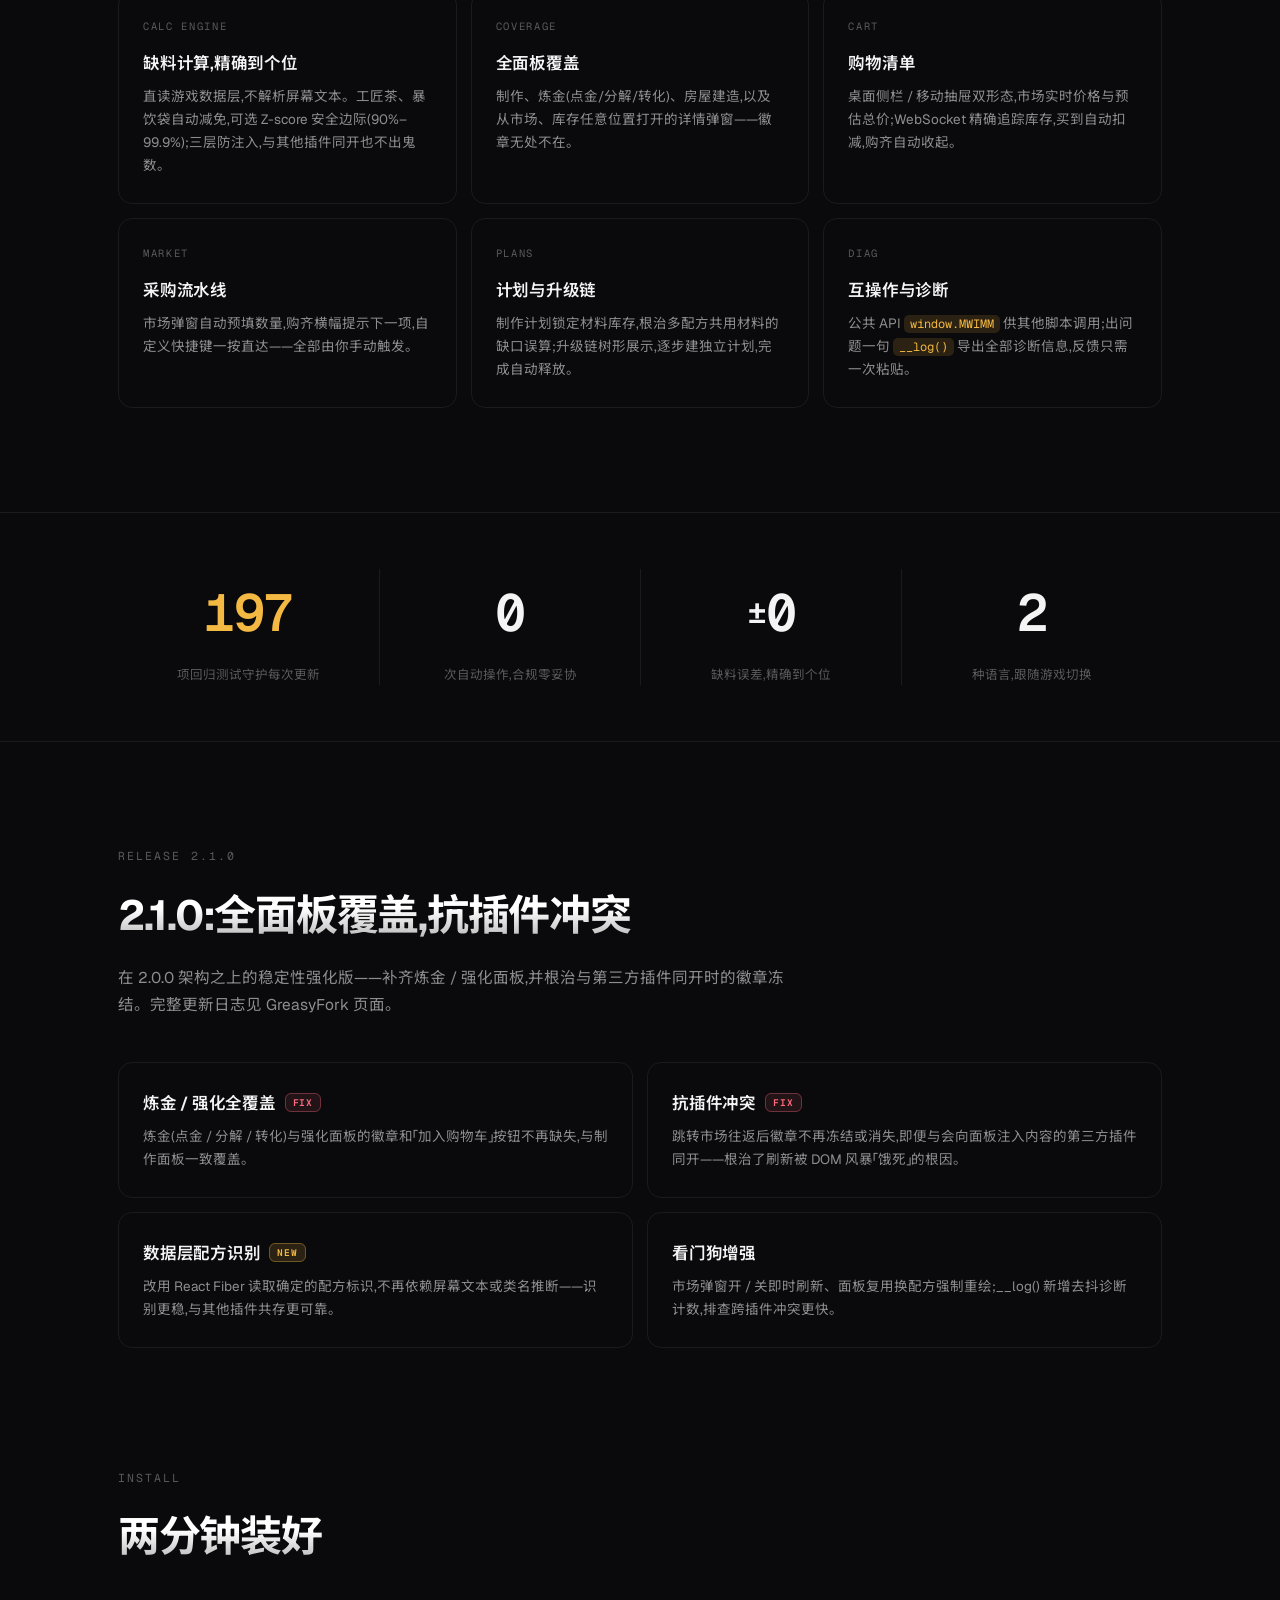
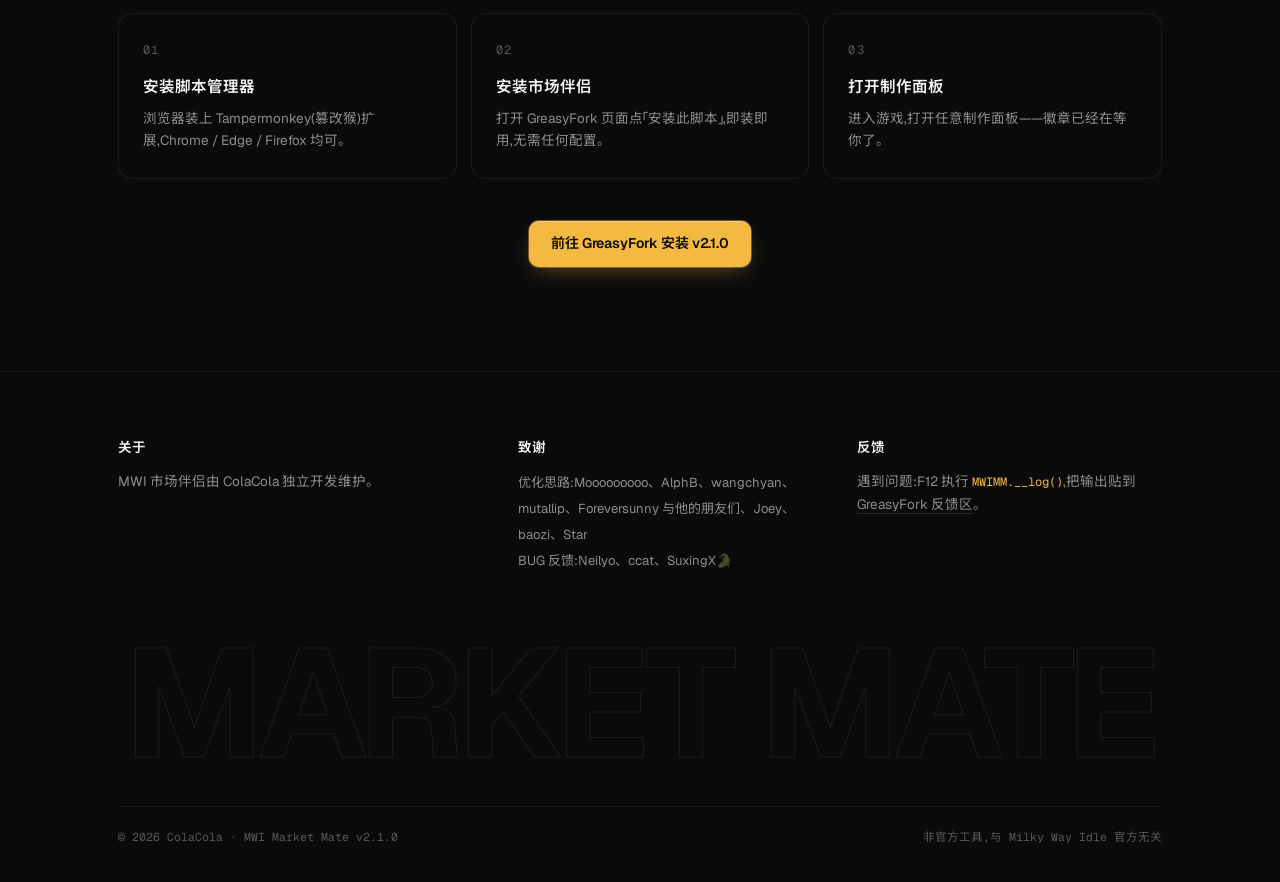
==== commit 328c1b50: "Fix CSS class names by replacing '。' with '.'" ====
--- a/index.html
+++ b/index.html
@@ -26,55 +26,55 @@
 ::selection{background:var(--acc);color:#0a0a0c}
 a{color:var(--text);text-decoration:none}
 a:focus-visible,button:focus-visible,input:focus-visible{outline:2px solid var(--acc);outline-offset:3px;border-radius:4px}
-。wrap{max-width:1100px;margin:0 auto;padding:0 28px}
+.wrap{max-width:1100px;margin:0 auto;padding:0 28px}
 
 /* ── 多层背景:点阵网格 + 噪点 + 环境光 ── */
-。bg-grid{position:fixed;inset:0;z-index:-3;background-image:radial-gradient(circle,rgba(255,255,255,.045) 1px,transparent 1px);background-size:28px 28px;
+.bg-grid{position:fixed;inset:0;z-index:-3;background-image:radial-gradient(circle,rgba(255,255,255,.045) 1px,transparent 1px);background-size:28px 28px;
   -webkit-mask-image:radial-gradient(ellipse 90% 70% at 50% 0%,#000 30%,transparent 75%);mask-image:radial-gradient(ellipse 90% 70% at 50% 0%,#000 30%,transparent 75%)}
 
-。blob{position:absolute;border-radius:50%;filter:blur(120px);pointer-events:none;z-index:-2}
-。blob.amber{width:640px;height:440px;background:rgba(244,185,66,.07);animation:drift 22s ease-in-out infinite alternate}
-。blob。indigo{width:560px;height:560px;background:rgba(99,102,241,.055);animation:drift 26s ease-in-out infinite alternate-reverse}
+.blob{position:absolute;border-radius:50%;filter:blur(120px);pointer-events:none;z-index:-2}
+.blob.amber{width:640px;height:440px;background:rgba(244,185,66,.07);animation:drift 22s ease-in-out infinite alternate}
+.blob.indigo{width:560px;height:560px;background:rgba(99,102,241,.055);animation:drift 26s ease-in-out infinite alternate-reverse}
 @keyframes drift{to{transform:translate(60px,40px) scale(1.12)}}
 
 /* ── 顶栏 ── */
-。topbar{position:fixed;top:16px;left:50%;transform:translateX(-50%);z-index:100;width:min(1100px,calc(100% - 28px));
+.topbar{position:fixed;top:16px;left:50%;transform:translateX(-50%);z-index:100;width:min(1100px,calc(100% - 28px));
   background:rgba(13,13,16,.62);backdrop-filter:blur(16px) saturate(1.4);-webkit-backdrop-filter:blur(16px) saturate(1.4);
   border:1px solid var(--hair);border-radius:14px}
-。topbar .in{display:flex;align-items:center;gap:24px;height:54px;padding:0 10px 0 16px}
-。brand{display:flex;align-items:center;gap:10px;font-weight:600;font-size:15px;letter-spacing:-.01em}
-。brand .mark{width:30px;height:30px;border-radius:8px;display:grid;place-items:center;background:var(--acc-dim);border:1px solid rgba(244,185,66,.25);color:var(--acc)}
-。brand .mark svg{width:16px;height:16px}
-。nav{display:flex;gap:4px;margin-left:auto;align-items:center;font-size:13.5px}
-。nav>a{color:var(--mut);padding:6px 12px;border-radius:8px;transition:color .15s,background .15s}
-。nav>a:hover{color:var(--text);background:var(--srf2)}
-。langbtn{background:none;border:1px solid var(--hair2);color:var(--mut);font-family:var(--mono);font-size:11.5px;padding:5px 11px;border-radius:8px;cursor:pointer;transition:all .15s;margin:0 6px}
-。langbtn:hover{color:var(--text);border-color:rgba(255,255,255,.3)}
+.topbar .in{display:flex;align-items:center;gap:24px;height:54px;padding:0 10px 0 16px}
+.brand{display:flex;align-items:center;gap:10px;font-weight:600;font-size:15px;letter-spacing:-.01em}
+.brand .mark{width:30px;height:30px;border-radius:8px;display:grid;place-items:center;background:var(--acc-dim);border:1px solid rgba(244,185,66,.25);color:var(--acc)}
+.brand .mark svg{width:16px;height:16px}
+.nav{display:flex;gap:4px;margin-left:auto;align-items:center;font-size:13.5px}
+.nav>a{color:var(--mut);padding:6px 12px;border-radius:8px;transition:color .15s,background .15s}
+.nav>a:hover{color:var(--text);background:var(--srf2)}
+.langbtn{background:none;border:1px solid var(--hair2);color:var(--mut);font-family:var(--mono);font-size:11.5px;padding:5px 11px;border-radius:8px;cursor:pointer;transition:all .15s;margin:0 6px}
+.langbtn:hover{color:var(--text);border-color:rgba(255,255,255,.3)}
 
 /* ── 按钮 ── */
-。btn{position:relative;display:inline-flex;align-items:center;gap:8px;padding:11px 22px;border-radius:10px;font-weight:600;font-size:14px;letter-spacing:-.01em;transition:all .2s var(--ease);overflow:hidden}
-。btn.pri{background:var(--acc);color:#0c0a05;box-shadow:0 0 0 1px rgba(244,185,66,.4),0 8px 24px -8px rgba(244,185,66,.45),inset 0 1px 0 rgba(255,255,255,.35)}
-。btn.pri:hover{transform:translateY(-1px);box-shadow:0 0 0 1px rgba(244,185,66,.55),0 14px 32px -8px rgba(244,185,66,.55),inset 0 1px 0 rgba(255,255,255,.35)}
-。btn.sec{color:var(--text);background:var(--srf);border:1px solid var(--hair2)}
-。btn.sec:hover{background:var(--srf2);border-color:rgba(255,255,255,.22);transform:translateY(-1px)}
-。topbar .btn{padding:7px 15px;font-size:13px;border-radius:9px}
+.btn{position:relative;display:inline-flex;align-items:center;gap:8px;padding:11px 22px;border-radius:10px;font-weight:600;font-size:14px;letter-spacing:-.01em;transition:all .2s var(--ease);overflow:hidden}
+.btn.pri{background:var(--acc);color:#0c0a05;box-shadow:0 0 0 1px rgba(244,185,66,.4),0 8px 24px -8px rgba(244,185,66,.45),inset 0 1px 0 rgba(255,255,255,.35)}
+.btn.pri:hover{transform:translateY(-1px);box-shadow:0 0 0 1px rgba(244,185,66,.55),0 14px 32px -8px rgba(244,185,66,.55),inset 0 1px 0 rgba(255,255,255,.35)}
+.btn.sec{color:var(--text);background:var(--srf);border:1px solid var(--hair2)}
+.btn.sec:hover{background:var(--srf2);border-color:rgba(255,255,255,.22);transform:translateY(-1px)}
+.topbar .btn{padding:7px 15px;font-size:13px;border-radius:9px}
 
 /* ── HERO ── */
-。hero{position:relative;padding:172px 0 104px;overflow:visible}
-。hero .blob.amber{top:-140px;right:-80px}
-。hero .blob.indigo{bottom:-260px;left:-180px}
-。hero .wrap{display:grid;grid-template-columns:1.04fr .96fr;gap:60px;align-items:center}
-。eyebrow{display:inline-flex;align-items:center;gap:9px;font-family:var(--mono);font-size:11.5px;letter-spacing:.14em;color:var(--mut);text-transform:uppercase;border:1px solid var(--hair);border-radius:99px;padding:6px 14px;margin-bottom:28px;background:var(--srf)}
-。eyebrow .dot{width:6px;height:6px;border-radius:50%;background:var(--green);box-shadow:0 0 8px var(--green)}
-。eyebrow b{color:var(--acc);font-weight:600}
+.hero{position:relative;padding:172px 0 104px;overflow:visible}
+.hero .blob.amber{top:-140px;right:-80px}
+.hero .blob.indigo{bottom:-260px;left:-180px}
+.hero .wrap{display:grid;grid-template-columns:1.04fr .96fr;gap:60px;align-items:center}
+.eyebrow{display:inline-flex;align-items:center;gap:9px;font-family:var(--mono);font-size:11.5px;letter-spacing:.14em;color:var(--mut);text-transform:uppercase;border:1px solid var(--hair);border-radius:99px;padding:6px 14px;margin-bottom:28px;background:var(--srf)}
+.eyebrow .dot{width:6px;height:6px;border-radius:50%;background:var(--green);box-shadow:0 0 8px var(--green)}
+.eyebrow b{color:var(--acc);font-weight:600}
 h1{font-weight:700;font-size:clamp(44px,6.2vw,82px);line-height:1.08;letter-spacing:-.035em;
   background:linear-gradient(180deg,#fff 35%,rgba(255,255,255,.5));-webkit-background-clip:text;background-clip:text;color:transparent}
 h1 .gd{background:none;-webkit-text-fill-color:var(--acc);color:var(--acc)}
-。hero-sub{margin:26px 0 34px;color:var(--mut);font-size:16.5px;max-width:29em;letter-spacing:-.005em}
-。hero-cta{display:flex;gap:12px;flex-wrap:wrap;align-items:center}
-。hero-note{display:flex;gap:20px;flex-wrap:wrap;font-family:var(--mono);font-size:12px;color:var(--dim);margin-top:28px}
-。hero-note span{display:inline-flex;align-items:center;gap:7px}
-。hero-note i{font-style:normal;color:var(--green)}
+.hero-sub{margin:26px 0 34px;color:var(--mut);font-size:16.5px;max-width:29em;letter-spacing:-.005em}
+.hero-cta{display:flex;gap:12px;flex-wrap:wrap;align-items:center}
+.hero-note{display:flex;gap:20px;flex-wrap:wrap;font-family:var(--mono);font-size:12px;color:var(--dim);margin-top:28px}
+.hero-note span{display:inline-flex;align-items:center;gap:7px}
+.hero-note i{font-style:normal;color:var(--green)}
 
 /* ── 活体演示 ── */
 .demo-stage{perspective:1600px}
@@ -92,7 +92,7 @@
 .mrow:hover{border-color:var(--hair2);background:var(--srf2)}
 .micon{width:36px;height:36px;border-radius:9px;display:grid;place-items:center;font-size:18px;background:var(--srf2);border:1px solid var(--hair)}
 .mname{font-weight:500;font-size:13.5px}
-.mnums{font-family:var(--mono);font-size:11.5px;color:var(--dim)}
+。mnums{font-family:var(--mono);font-size:11.5px;color:var(--dim)}
 .mnums b{color:var(--mut);font-weight:500}
 .badge{margin-left:auto;font-family:var(--mono);font-weight:600;font-size:12px;padding:4px 11px;border-radius:8px;white-space:nowrap;opacity:0;transform:scale(1.25)}
 .badge.show{animation:stamp .35s var(--ease) forwards}
@@ -100,7 +100,7 @@
 .badge.miss{color:var(--red);background:rgba(255,107,126,.09);border:1px solid rgba(255,107,126,.3)}
 .badge.left{color:var(--blue);background:rgba(108,166,255,.09);border:1px solid rgba(108,166,255,.28)}
 .demo-count{display:flex;align-items:center;gap:10px;margin:15px 0 13px;font-size:12.5px;color:var(--mut)}
-.demo-count b{font-family:var(--mono);font-size:15px;font-weight:600;color:var(--text);font-variant-numeric:tabular-nums;min-width:4.2em;text-align:right}
+。demo-count b{font-family:var(--mono);font-size:15px;font-weight:600;color:var(--text);font-variant-numeric:tabular-nums;min-width:4.2em;text-align:right}
 .demo-sum{display:flex;align-items:center;gap:10px;border-top:1px solid var(--hair);padding-top:14px;opacity:0;transform:translateY(8px);transition:opacity .5s,transform .5s var(--ease)}
 .demo-sum.show{opacity:1;transform:none}
 .demo-sum .sumtxt{font-family:var(--mono);font-size:12.5px;color:var(--mut)}
